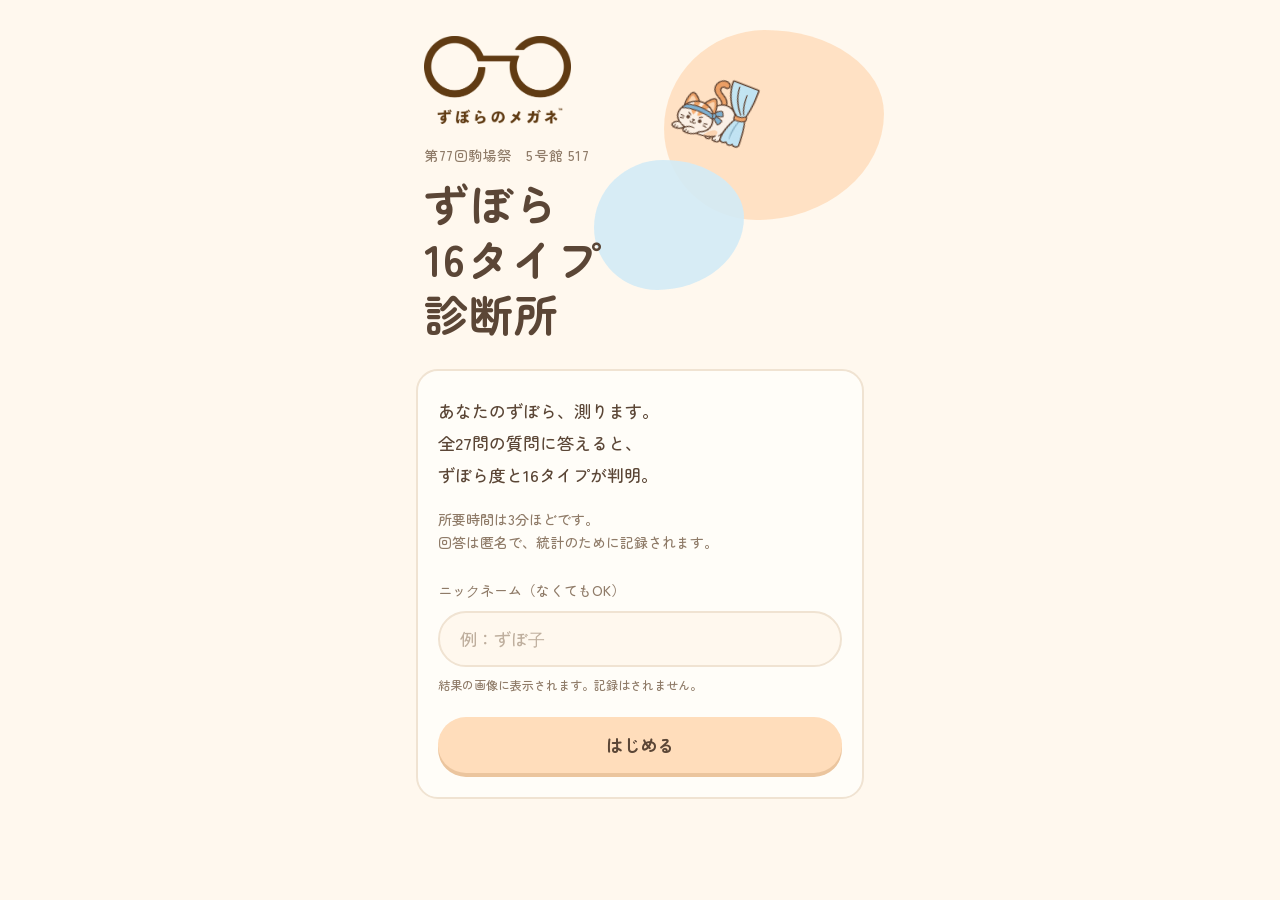
==== index.html @ d25f4899 "ニックネームの入力例を「ずぼ子」にする Co-Authored-By: Claude Sonnet 5.5 <noreply@anthropic.com> Claude-Session: https:" ====
<!doctype html>
<html lang="ja">
<head>
  <meta charset="utf-8">
  <meta name="viewport" content="width=device-width, initial-scale=1, viewport-fit=cover">
  <meta name="theme-color" content="#FFF8EE">
  <meta name="robots" content="noindex">
  <title>ずぼら16タイプ診断所</title>
  <link rel="preload" href="fonts/ZenMaru-500.woff2" as="font" type="font/woff2" crossorigin>
  <link rel="preload" href="fonts/ZenMaru-700.woff2" as="font" type="font/woff2" crossorigin>
  <link rel="stylesheet" href="css/style.css">
</head>
<body>
  <main class="wrap">

    <section id="start" class="screen" hidden>
      <div class="start-head">
        <div class="fall-layer" id="fall-layer" aria-hidden="true"></div>
        <img class="start-logo" id="start-logo" alt="ずぼらのメガネ" hidden>
        <p class="start-place">第77回駒場祭　5号館 517</p>
        <h1 class="start-title">ずぼら<br>16タイプ<br>診断所</h1>
      </div>
      <div class="sheet start-body">
        <p class="lead">あなたのずぼら、測ります。<br>全27問の質問に答えると、<br>ずぼら度と16タイプが判明。</p>
        <p class="note">所要時間は3分ほどです。<br>回答は匿名で、統計のために記録されます。</p>
        <label class="nick" for="nickname">
          <span class="nick-label">ニックネーム（なくてもOK）</span>
          <input id="nickname" class="nick-input" type="text" maxlength="10" autocomplete="off" autocapitalize="off" spellcheck="false" enterkeyhint="go" placeholder="例：ずぼ子">
          <span class="nick-note">結果の画像に表示されます。記録はされません。</span>
        </label>
        <p class="staff-flag" hidden>スタッフ入力モード（紙と同じ順番）</p>
        <button type="button" class="btn btn-main" id="btn-start">はじめる</button>
      </div>
    </section>

    <section id="quiz" class="screen" hidden>
      <header class="progress" aria-live="polite">
        <div class="progress-bar"><span class="progress-fill"></span></div>
        <p class="progress-text"><span id="progress-count">0</span> / 27</p>
      </header>
      <ol class="questions" id="questions"></ol>
      <div class="pager">
        <button type="button" class="btn btn-sub" id="btn-back">もどる</button>
        <button type="button" class="btn btn-main" id="btn-next">次へ</button>
      </div>
    </section>

    <section id="result" class="screen" hidden>
      <h2 class="visually-hidden">診断結果</h2>
      <div class="result-figure">
        <img id="result-img" alt="">
        <p class="result-wait" id="result-wait">集計しています</p>
      </div>
      <div class="result-actions">
        <button type="button" class="btn btn-main" id="btn-share">画像を保存・シェア</button>
        <p class="note">画像を長押ししても保存できます。</p>
        <p class="note small">※この偏差値は推定分布に基づく簡易的なものです。<br>本診断は学術的な心理検査ではなく、企画として楽しむものです。</p>
        <button type="button" class="btn btn-sub" id="btn-again">はじめからやり直す</button>
      </div>
    </section>

    <noscript><p class="sheet">このページを使うには JavaScript を有効にしてください。</p></noscript>
  </main>

  <template id="tpl-question">
    <li class="q">
      <p class="q-text"><span class="q-no"></span><span class="q-body"></span></p>
      <div class="scale" role="radiogroup">
        <!-- 左端「そう思う」=6 … 右端「そう思わない」=0 -->
      </div>
      <div class="scale-labels" aria-hidden="true"><span class="agree">そう思う</span><span class="disagree">そう思わない</span></div>
    </li>
  </template>

  <script type="module" src="js/app.js"></script>
</body>
</html>
---- css/style.css ----
@font-face {
  font-family: 'ZenMaru';
  src: url('../fonts/ZenMaru-500.woff2') format('woff2');
  font-weight: 400 600;
  font-display: swap;
}
@font-face {
  font-family: 'ZenMaru';
  src: url('../fonts/ZenMaru-700.woff2') format('woff2');
  font-weight: 700 900;
  font-display: swap;
}

:root {
  --bg: #FFF8EE;
  --paper: #FFFDF8;
  --line: #F0E3D2;
  --ink: #5B4636;
  --ink-soft: #8F7B68;
  --orange: #FFDDBB;
  --orange-deep: #EFA46A;
  --blue: #D3ECF7;
  --blue-deep: #7DB7D5;
  --mid: #CDBFAF;
  --radius: 22px;
  color-scheme: light;
}

* { box-sizing: border-box; }
html { -webkit-text-size-adjust: 100%; }
body {
  margin: 0;
  background: var(--bg);
  color: var(--ink);
  font-family: 'ZenMaru', 'Hiragino Maru Gothic ProN', 'Hiragino Sans', 'Noto Sans JP', sans-serif;
  font-weight: 500;
  line-height: 1.7;
  -webkit-tap-highlight-color: transparent;
}
[hidden] { display: none !important; }
.visually-hidden {
  position: absolute; width: 1px; height: 1px; overflow: hidden; clip: rect(0 0 0 0); white-space: nowrap;
}

.wrap {
  max-width: 480px;
  margin: 0 auto;
  padding: 0 16px calc(32px + env(safe-area-inset-bottom));
}

.sheet {
  background: var(--paper);
  border: 2px solid var(--line);
  border-radius: var(--radius);
  padding: 24px 20px;
}

.note { color: var(--ink-soft); font-size: 14px; margin: 12px 0 0; }
.note.small { font-size: 12px; line-height: 1.6; }
.note, .lead, .q-text { text-wrap: pretty; }

/* ボタン */
.btn {
  display: block;
  width: 100%;
  min-height: 56px;
  border: 0;
  border-radius: 999px;
  font: inherit;
  font-weight: 700;
  font-size: 17px;
  color: var(--ink);
  cursor: pointer;
  touch-action: manipulation;
  transition: transform .12s ease, background-color .2s;
}
.btn:active { transform: scale(.97); }
.btn-main { background: var(--orange); box-shadow: 0 4px 0 #EBC59E; }
.btn-main:active { box-shadow: 0 1px 0 #EBC59E; transform: translateY(3px); }
.btn-sub { background: transparent; border: 2px solid var(--line); color: var(--ink-soft); }
.btn:focus-visible { outline: 3px solid var(--blue-deep); outline-offset: 3px; }

/* スタート */
.start-head {
  position: relative;
  padding: 36px 8px 28px;
}
.start-head::before,
.start-head::after {
  content: '';
  position: absolute;
  z-index: -1;
  border-radius: 46% 54% 58% 42% / 52% 44% 56% 48%;
}
.start-head::before { width: 220px; height: 190px; background: var(--orange); top: 30px; right: -20px; opacity: .8; }
.start-head::after { width: 150px; height: 130px; background: var(--blue); top: 160px; right: 120px; opacity: .9; }
.start-logo {
  display: block;
  max-width: 60%;
  max-height: 88px;
  margin: 0 0 20px;
  object-fit: contain;
}
.start-place { margin: 0 0 8px; font-size: 14px; color: var(--ink-soft); letter-spacing: .04em; }
.start-title {
  margin: 0;
  font-size: 44px;
  line-height: 1.25;
  font-weight: 700;
  letter-spacing: .02em;
}
.start-body .lead { margin: 0; font-size: 17px; line-height: 1.9; }
.start-body .note { margin: 16px 0 24px; }
.nick { display: block; margin: 0 0 22px; }
.nick-label { display: block; margin-bottom: 8px; font-size: 14px; color: var(--ink-soft); }
.nick-input {
  display: block;
  width: 100%;
  min-height: 56px;
  padding: 0 20px;
  border: 2px solid var(--line);
  border-radius: 999px;
  background: var(--bg);
  color: var(--ink);
  font: inherit;
  font-size: 17px; /* 16px未満だと iPhone が入力時に拡大する */
}
.nick-input::placeholder { color: #BFAF9E; }
.nick-input:focus { outline: none; border-color: var(--blue-deep); background: var(--paper); }
.nick-note { display: block; margin-top: 8px; font-size: 12px; color: var(--ink-soft); }
.staff-flag {
  margin: -8px 0 20px;
  padding: 8px 14px;
  border-radius: 12px;
  background: var(--blue);
  font-size: 14px;
}

/* 落ちてくるイラスト。見出しの文字より下、背景の飾りより上に重ねる */
.fall-layer {
  /* 白いカードより上の、見出しのまわりだけを流れる（カードの後ろに隠れないように） */
  position: absolute;
  top: 0;
  bottom: 0;
  left: -16px;
  right: -16px;
  overflow: hidden;
  z-index: 0;
  pointer-events: none;
}
.fall-item {
  position: absolute;
  left: 0;
  top: 0;
  pointer-events: auto;
  touch-action: none;
  user-select: none;
  -webkit-user-select: none;
  -webkit-touch-callout: none;
  cursor: grab;
  will-change: transform;
}
.fall-item.is-held { cursor: grabbing; filter: drop-shadow(0 6px 8px rgba(91, 70, 54, .18)); }
.start-head { pointer-events: none; }
.start-logo, .start-place, .start-title { position: relative; z-index: 1; }
#start .sheet { position: relative; z-index: 1; }

/* 進捗 */
.progress {
  position: sticky;
  top: 0;
  z-index: 5;
  display: flex;
  align-items: center;
  gap: 12px;
  margin: 0 -16px 8px;
  padding: calc(12px + env(safe-area-inset-top)) 20px 12px;
  background: color-mix(in srgb, var(--bg) 92%, transparent);
  backdrop-filter: blur(6px);
  -webkit-backdrop-filter: blur(6px);
}
.progress-bar {
  flex: 1;
  height: 10px;
  border-radius: 999px;
  background: #F3E9DC;
  overflow: hidden;
}
.progress-fill {
  display: block;
  height: 100%;
  width: 0;
  border-radius: inherit;
  background: var(--blue-deep);
  transition: width .3s ease;
}
.progress-text { margin: 0; font-size: 14px; color: var(--ink-soft); font-variant-numeric: tabular-nums; min-width: 52px; text-align: right; }

/* 設問 */
.questions { list-style: none; margin: 0; padding: 0; }
.q {
  background: var(--paper);
  border: 2px solid var(--line);
  border-radius: var(--radius);
  padding: 22px 10px 14px;
  margin: 0 0 14px;
  transition: opacity .25s ease, border-color .25s ease;
  scroll-margin-top: 90px;
}
.q.is-dim { opacity: .45; }
.q.is-active { border-color: #E9CFAF; }
.q.is-missing { animation: nudge .4s ease 2; border-color: var(--orange-deep); }
@keyframes nudge {
  0%, 100% { transform: translateX(0); }
  30% { transform: translateX(-5px); }
  70% { transform: translateX(5px); }
}
.q-text { margin: 0 6px 18px; font-size: 17px; line-height: 1.75; }
.q-no { display: inline-block; min-width: 1.8em; color: var(--ink-soft); font-size: 14px; }

/* 7つのマスを同じ幅にして、丸は必ずマスの中央・マスより小さく収める */
.scale {
  display: grid;
  grid-template-columns: repeat(7, 1fr);
  align-items: center;
}
.dot {
  min-width: 0;
  height: 56px;
  padding: 0;
  border: 0;
  background: none;
  display: grid;
  place-items: center;
  cursor: pointer;
  touch-action: manipulation;
}
.dot::before {
  content: '';
  display: block;
  box-sizing: border-box;
  width: min(calc(var(--k) * 100%), calc(var(--k) * 50px));
  aspect-ratio: 1;
  border-radius: 50%;
  border: 3px solid var(--c);
  background: var(--paper);
  transition: background-color .15s ease, transform .15s ease;
}
.dot:active::before { transform: scale(.9); }
.dot[aria-checked='true']::before { background: var(--c); }
.dot:focus-visible { outline: none; }
.dot:focus-visible::before { box-shadow: 0 0 0 4px var(--blue); }

/* 両端が大きく中央が小さい（マスの幅に対する割合）。左＝賛成（橙）、右＝反対（水色） */
.dot[data-v='6'], .dot[data-v='0'] { --k: .88; }
.dot[data-v='5'], .dot[data-v='1'] { --k: .72; }
.dot[data-v='4'], .dot[data-v='2'] { --k: .57; }
.dot[data-v='3'] { --k: .42; --c: var(--mid); }
.dot[data-v='6'], .dot[data-v='5'], .dot[data-v='4'] { --c: var(--orange-deep); }
.dot[data-v='2'], .dot[data-v='1'], .dot[data-v='0'] { --c: var(--blue-deep); }

.scale-labels {
  display: flex;
  justify-content: space-between;
  padding: 2px 2px 0;
  font-size: 13px;
}
.scale-labels .agree { color: #D98A4E; }
.scale-labels .disagree { color: #5E9DBE; }

.pager {
  display: grid;
  grid-template-columns: 1fr 2fr;
  gap: 12px;
  margin-top: 24px;
}
.pager .btn-sub[hidden] + .btn-main { grid-column: 1 / -1; }

/* 結果 */
#result { padding-top: 20px; }
.result-figure {
  position: relative;
  aspect-ratio: 4 / 5;
  border-radius: 28px;
  overflow: hidden;
}
.result-figure img {
  display: block;
  width: 100%;
  height: 100%;
  -webkit-touch-callout: default;
}
.result-figure img:not([src]) { visibility: hidden; }
.result-wait {
  position: absolute;
  inset: 0;
  display: grid;
  place-items: center;
  margin: 0;
  color: var(--ink-soft);
}
.result-actions { margin-top: 20px; text-align: center; }
.result-actions .btn-sub { margin-top: 24px; }

@media (prefers-reduced-motion: reduce) {
  * { transition: none !important; animation: none !important; scroll-behavior: auto !important; }
}
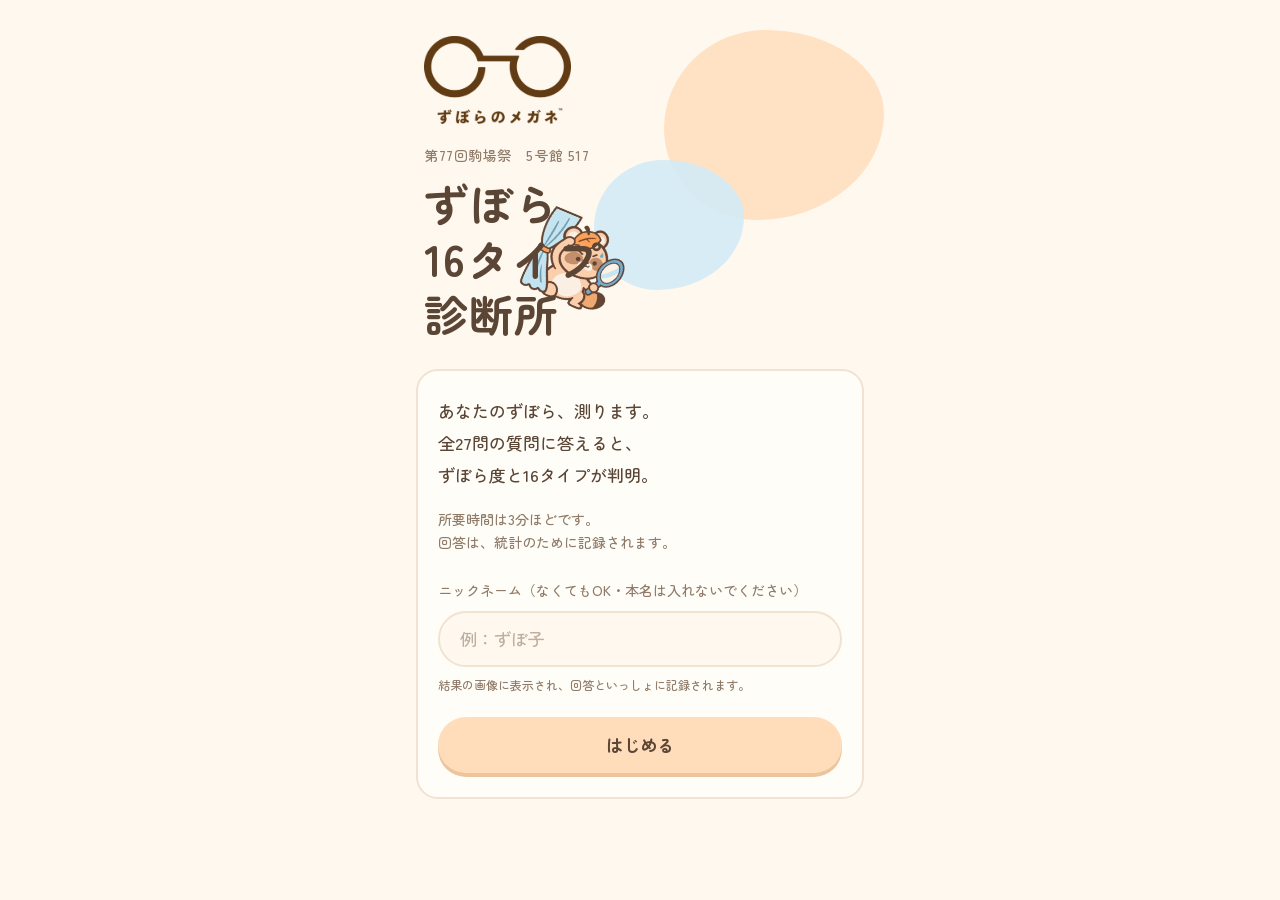
==== commit b175cf8c: "ニックネームを回答といっしょに記録し、回答一覧に表示する - 入力欄に「本名は入れないでください」、説明を「回答といっしょに記録されます」に変更 - 記録用スクリプトに nickname 列を追加（数" ====
--- a/index.html
+++ b/index.html
@@ -22,11 +22,11 @@
       </div>
       <div class="sheet start-body">
         <p class="lead">あなたのずぼら、測ります。<br>全27問の質問に答えると、<br>ずぼら度と16タイプが判明。</p>
-        <p class="note">所要時間は3分ほどです。<br>回答は匿名で、統計のために記録されます。</p>
+        <p class="note">所要時間は3分ほどです。<br>回答は、統計のために記録されます。</p>
         <label class="nick" for="nickname">
-          <span class="nick-label">ニックネーム（なくてもOK）</span>
+          <span class="nick-label">ニックネーム（なくてもOK・本名は入れないでください）</span>
           <input id="nickname" class="nick-input" type="text" maxlength="10" autocomplete="off" autocapitalize="off" spellcheck="false" enterkeyhint="go" placeholder="例：ずぼ子">
-          <span class="nick-note">結果の画像に表示されます。記録はされません。</span>
+          <span class="nick-note">結果の画像に表示され、回答といっしょに記録されます。</span>
         </label>
         <p class="staff-flag" hidden>スタッフ入力モード（紙と同じ順番）</p>
         <button type="button" class="btn btn-main" id="btn-start">はじめる</button>
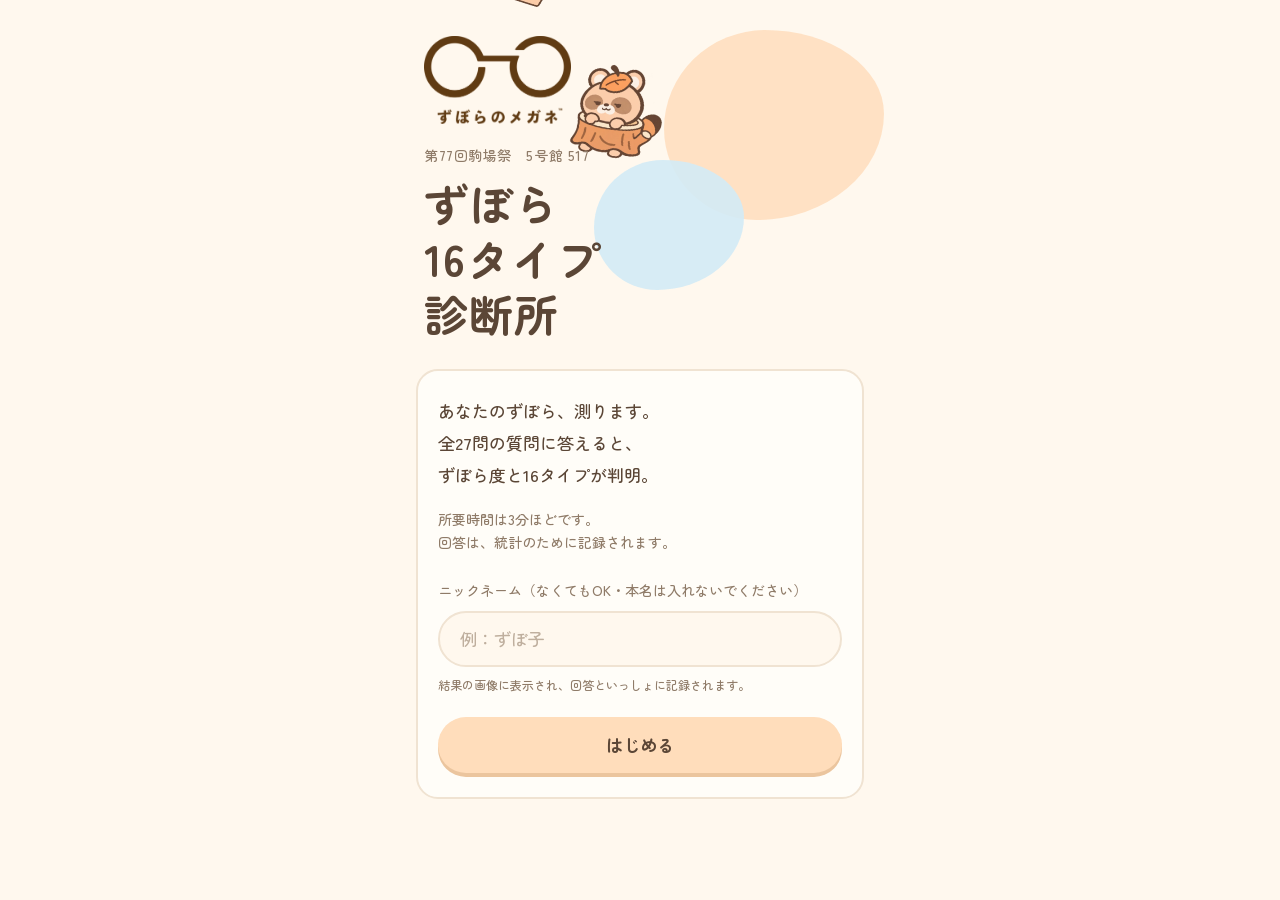
==== commit 8c9e1522: "結果画面に会場でのお願い（シール貼り・ずぼらエピソード共有）を追加 Co-Authored-By: Claude Opus 5.5 <noreply@anthropic.com> Claude-Ses" ====
--- a/index.html
+++ b/index.html
@@ -51,6 +51,10 @@
         <img id="result-img" alt="">
         <p class="result-wait" id="result-wait">集計しています</p>
       </div>
+      <div class="venue-ask">
+        <p>自分の該当するずぼらタイプのイラストの下に<b>シールを貼ってください</b>。</p>
+        <p>自分の<b>ずぼらエピソード</b>の共有もお願いします！</p>
+      </div>
       <div class="result-actions">
         <button type="button" class="btn btn-main" id="btn-share">画像を保存・シェア</button>
         <p class="note">画像を長押ししても保存できます。</p>
--- a/css/style.css
+++ b/css/style.css
@@ -299,6 +299,20 @@
   margin: 0;
   color: var(--ink-soft);
 }
+/* 会場でのお願い（シール集計とエピソード） */
+.venue-ask {
+  margin-top: 18px;
+  padding: 16px 18px;
+  border-radius: var(--radius);
+  background: var(--paper);
+  border: 2px dashed var(--orange-deep);
+  font-size: 16px;
+  line-height: 1.75;
+  text-wrap: pretty;
+}
+.venue-ask p { margin: 0; }
+.venue-ask p + p { margin-top: 8px; }
+.venue-ask b { color: #C9692A; }
 .result-actions { margin-top: 20px; text-align: center; }
 .result-actions .btn-sub { margin-top: 24px; }
 
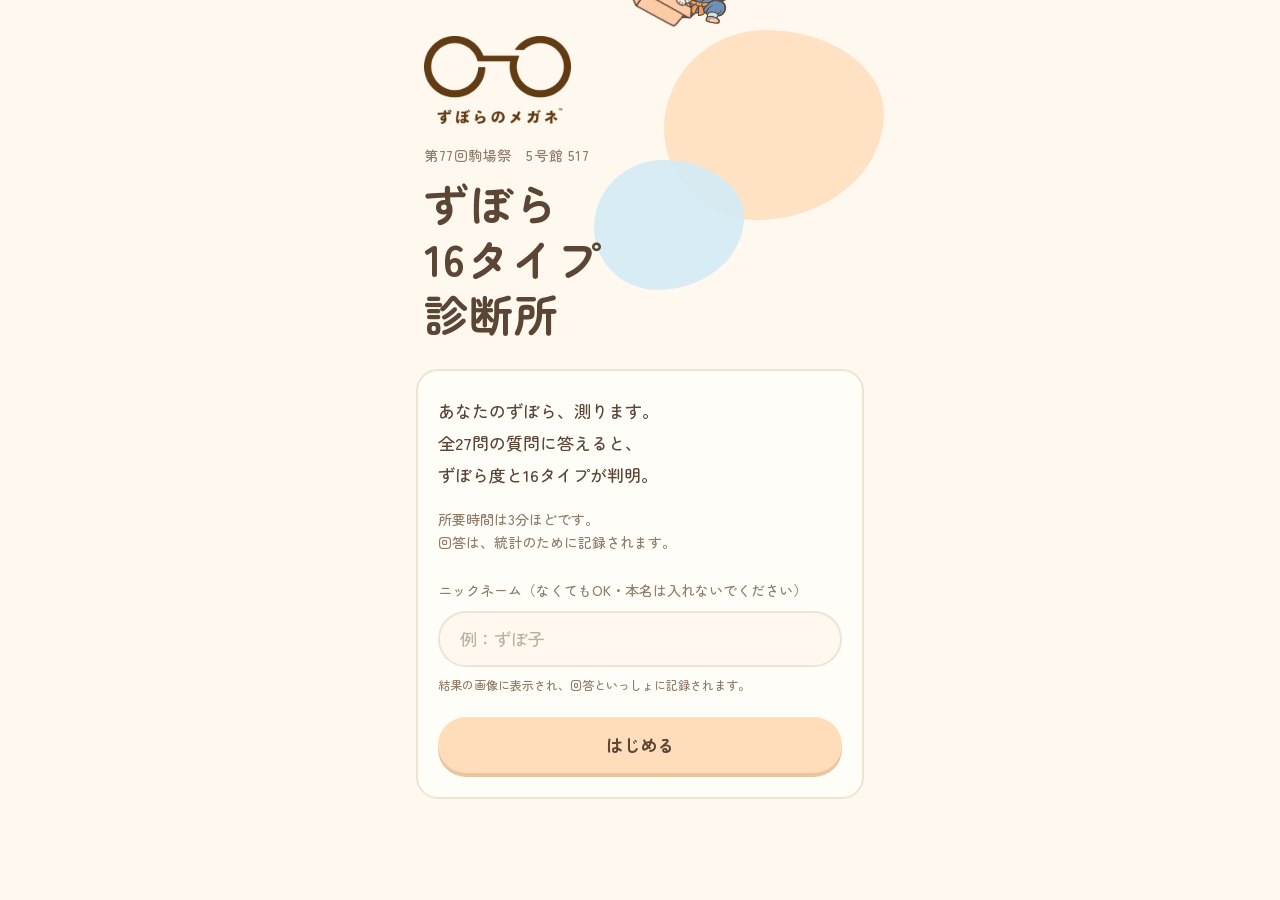
==== commit 60368072: "結果画面に駒場祭公式サイトの企画ページ（投票）へのリンクを追加 Co-Authored-By: Claude Opus 5.5 <noreply@anthropic.com> Claude-Sessi" ====
--- a/index.html
+++ b/index.html
@@ -55,6 +55,10 @@
         <p>自分の該当するずぼらタイプのイラストの下に<b>シールを貼ってください</b>。</p>
         <p>自分の<b>ずぼらエピソード</b>の共有もお願いします！</p>
       </div>
+      <div class="vote">
+        <p>楽しんでいただけたら、ぜひ<b>投票</b>お願いします！</p>
+        <a class="btn btn-vote" href="https://www.komabasai.net/77/project/428/" target="_blank" rel="noopener">駒場祭公式サイトで投票する</a>
+      </div>
       <div class="result-actions">
         <button type="button" class="btn btn-main" id="btn-share">画像を保存・シェア</button>
         <p class="note">画像を長押ししても保存できます。</p>
--- a/css/style.css
+++ b/css/style.css
@@ -313,6 +313,12 @@
 .venue-ask p { margin: 0; }
 .venue-ask p + p { margin-top: 8px; }
 .venue-ask b { color: #C9692A; }
+/* 駒場祭公式サイトの企画ページ（投票）へのリンク */
+.vote { margin-top: 14px; text-align: center; }
+.vote p { margin: 0 0 10px; font-size: 16px; }
+.vote b { color: #5E9DBE; }
+.btn-vote { display: flex; align-items: center; justify-content: center; text-decoration: none; background: var(--blue); box-shadow: 0 4px 0 #B5D8EA; }
+.btn-vote:active { box-shadow: 0 1px 0 #B5D8EA; transform: translateY(3px); }
 .result-actions { margin-top: 20px; text-align: center; }
 .result-actions .btn-sub { margin-top: 24px; }
 
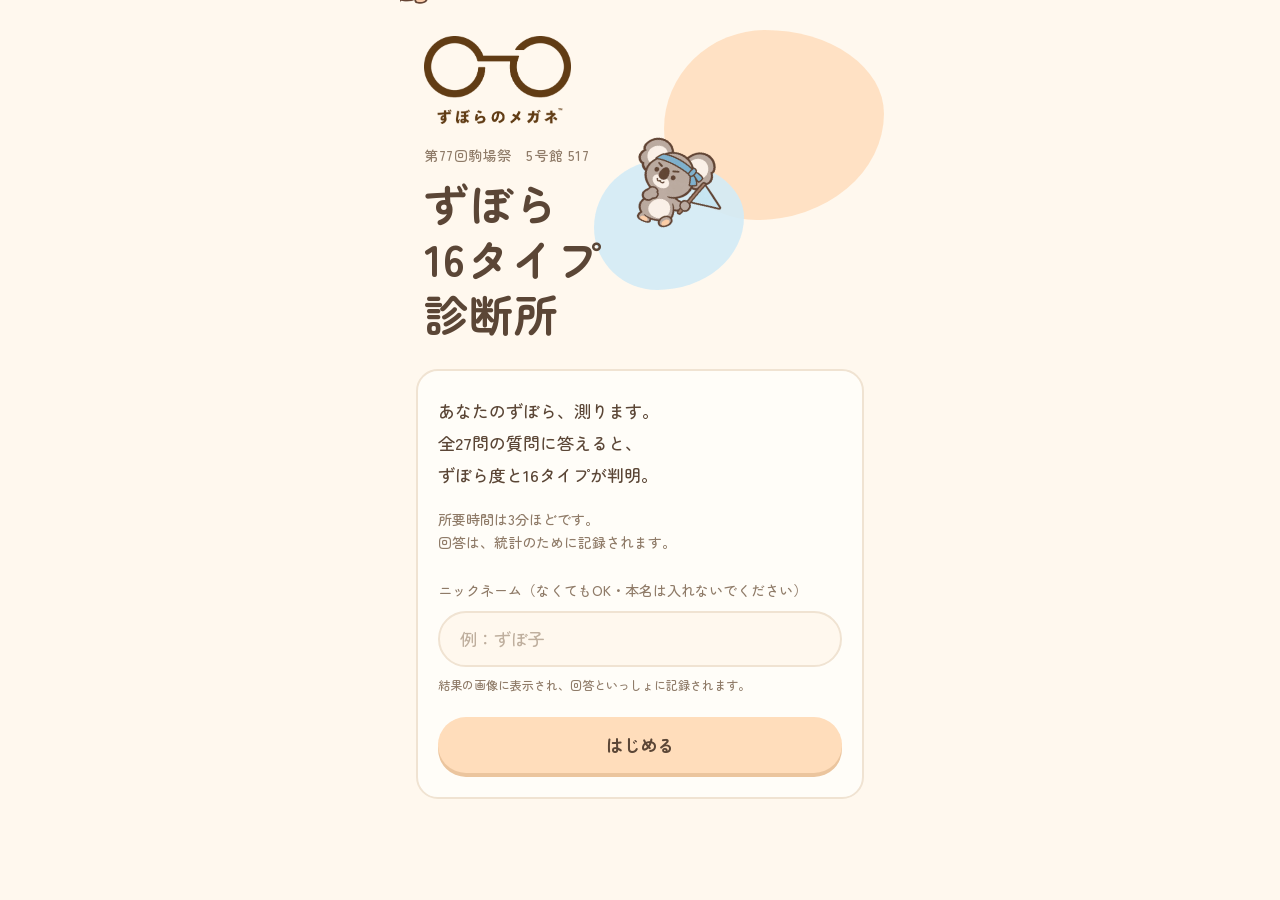
==== commit 2c1189cf: "読み込みを軽くし、通信が混んでいても起動しやすくする（2026.0.4） - JS の9ファイルを1ファイル（js/app.min.js, 28KB）にまとめ、iOS 12 以降向けに変換 - スター" ====
--- a/index.html
+++ b/index.html
@@ -6,14 +6,12 @@
   <meta name="theme-color" content="#FFF8EE">
   <meta name="robots" content="noindex">
   <title>ずぼら16タイプ診断所</title>
-  <link rel="preload" href="fonts/ZenMaru-500.woff2" as="font" type="font/woff2" crossorigin>
-  <link rel="preload" href="fonts/ZenMaru-700.woff2" as="font" type="font/woff2" crossorigin>
   <link rel="stylesheet" href="css/style.css">
 </head>
 <body>
   <main class="wrap">
 
-    <section id="start" class="screen" hidden>
+    <section id="start" class="screen">
       <div class="start-head">
         <div class="fall-layer" id="fall-layer" aria-hidden="true"></div>
         <img class="start-logo" id="start-logo" alt="ずぼらのメガネ" hidden>
@@ -29,7 +27,8 @@
           <span class="nick-note">結果の画像に表示され、回答といっしょに記録されます。</span>
         </label>
         <p class="staff-flag" hidden>スタッフ入力モード（紙と同じ順番）</p>
-        <button type="button" class="btn btn-main" id="btn-start">はじめる</button>
+        <button type="button" class="btn btn-main" id="btn-start" disabled>読み込み中…</button>
+        <p class="boot-help" id="boot-help" hidden>うまく始まらないときは、ページを再読み込みしてください。<br>それでもだめなら、Safari か Chrome で開き直してください。</p>
       </div>
     </section>
 
@@ -80,6 +79,11 @@
     </li>
   </template>
 
-  <script type="module" src="js/app.js"></script>
+  <script type="module" src="js/app.min.js?v=2026.0.4"></script>
+  <script nomodule>document.getElementById('boot-help').hidden = false;</script>
+  <script>
+    // 通信が混んでいて読み込みが終わらないときの案内（起動したら app が消す）
+    setTimeout(function () { if (!window.zuboraReady) document.getElementById('boot-help').hidden = false; }, 8000);
+  </script>
 </body>
 </html>
--- a/css/style.css
+++ b/css/style.css
@@ -78,6 +78,7 @@
 .btn-main { background: var(--orange); box-shadow: 0 4px 0 #EBC59E; }
 .btn-main:active { box-shadow: 0 1px 0 #EBC59E; transform: translateY(3px); }
 .btn-sub { background: transparent; border: 2px solid var(--line); color: var(--ink-soft); }
+.btn:disabled { opacity: .6; cursor: default; }
 .btn:focus-visible { outline: 3px solid var(--blue-deep); outline-offset: 3px; }
 
 /* スタート */
@@ -128,6 +129,7 @@
 .nick-input::placeholder { color: #BFAF9E; }
 .nick-input:focus { outline: none; border-color: var(--blue-deep); background: var(--paper); }
 .nick-note { display: block; margin-top: 8px; font-size: 12px; color: var(--ink-soft); }
+.boot-help { margin: 14px 0 0; font-size: 14px; color: #C9692A; text-wrap: pretty; }
 .staff-flag {
   margin: -8px 0 20px;
   padding: 8px 14px;
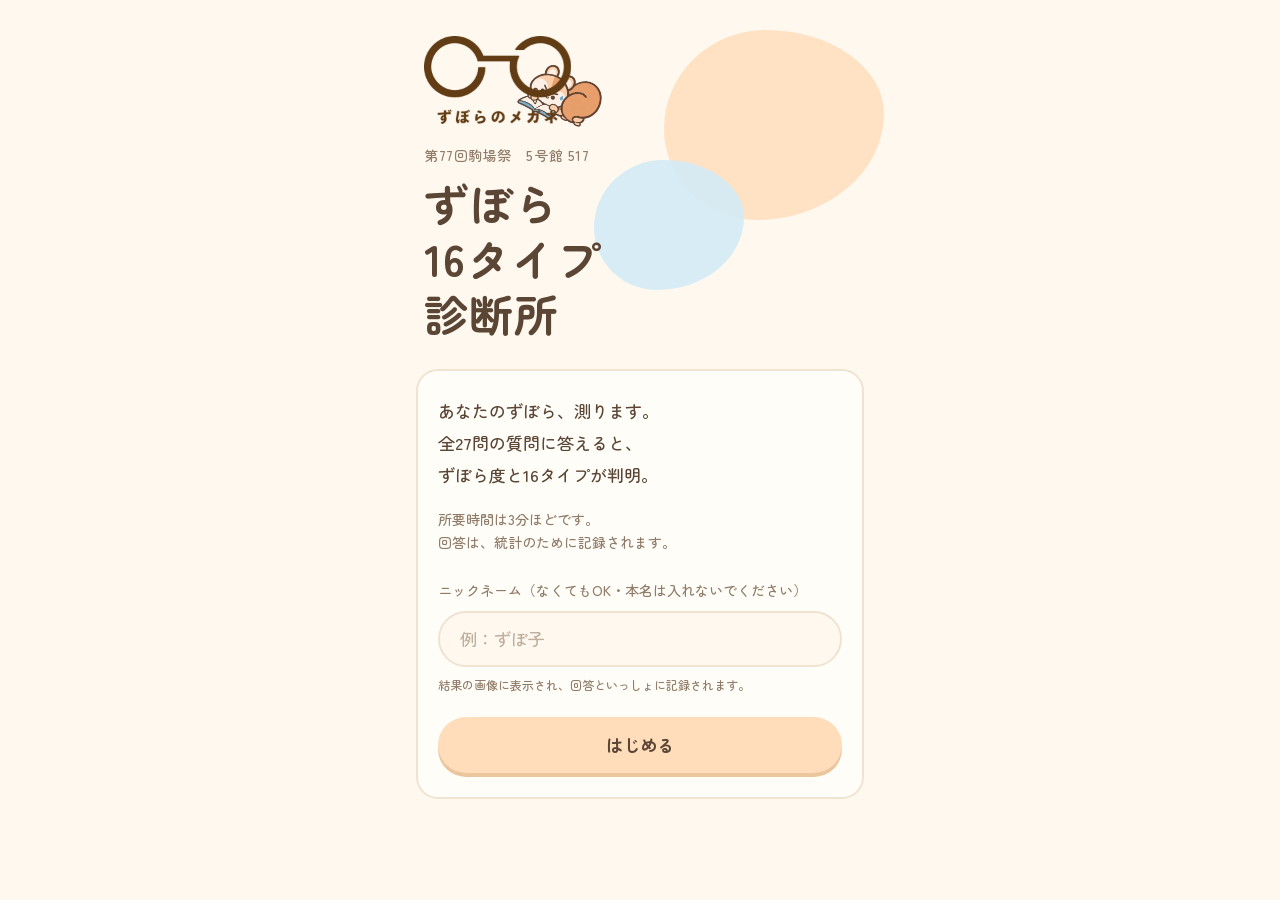
==== commit 8350bc18: "電波が悪くても開けるようにする（2026.0.5） - CSS と JS を HTML に埋め込み、HTML 1回（約16KB 圧縮）のダウンロードで診断できるようにする - サービスワーカーで、一度" ====
--- a/index.html
+++ b/index.html
@@ -1,4 +1,5 @@
 <!doctype html>
+<!-- tools/build.py が index.src.html から作ったファイル。直接編集しない（2026.0.5） -->
 <html lang="ja">
 <head>
   <meta charset="utf-8">
@@ -6,7 +7,336 @@
   <meta name="theme-color" content="#FFF8EE">
   <meta name="robots" content="noindex">
   <title>ずぼら16タイプ診断所</title>
-  <link rel="stylesheet" href="css/style.css">
+  <style>@font-face {
+  font-family: 'ZenMaru';
+  src: url('fonts/ZenMaru-500.woff2') format('woff2');
+  font-weight: 400 600;
+  font-display: swap;
+}
+@font-face {
+  font-family: 'ZenMaru';
+  src: url('fonts/ZenMaru-700.woff2') format('woff2');
+  font-weight: 700 900;
+  font-display: swap;
+}
+
+:root {
+  --bg: #FFF8EE;
+  --paper: #FFFDF8;
+  --line: #F0E3D2;
+  --ink: #5B4636;
+  --ink-soft: #8F7B68;
+  --orange: #FFDDBB;
+  --orange-deep: #EFA46A;
+  --blue: #D3ECF7;
+  --blue-deep: #7DB7D5;
+  --mid: #CDBFAF;
+  --radius: 22px;
+  color-scheme: light;
+}
+
+* { box-sizing: border-box; }
+html { -webkit-text-size-adjust: 100%; }
+body {
+  margin: 0;
+  background: var(--bg);
+  color: var(--ink);
+  font-family: 'ZenMaru', 'Hiragino Maru Gothic ProN', 'Hiragino Sans', 'Noto Sans JP', sans-serif;
+  font-weight: 500;
+  line-height: 1.7;
+  -webkit-tap-highlight-color: transparent;
+}
+[hidden] { display: none !important; }
+.visually-hidden {
+  position: absolute; width: 1px; height: 1px; overflow: hidden; clip: rect(0 0 0 0); white-space: nowrap;
+}
+
+.wrap {
+  max-width: 480px;
+  margin: 0 auto;
+  padding: 0 16px calc(32px + env(safe-area-inset-bottom));
+}
+
+.sheet {
+  background: var(--paper);
+  border: 2px solid var(--line);
+  border-radius: var(--radius);
+  padding: 24px 20px;
+}
+
+.note { color: var(--ink-soft); font-size: 14px; margin: 12px 0 0; }
+.note.small { font-size: 12px; line-height: 1.6; }
+.note, .lead, .q-text { text-wrap: pretty; }
+
+/* ボタン */
+.btn {
+  display: block;
+  width: 100%;
+  min-height: 56px;
+  border: 0;
+  border-radius: 999px;
+  font: inherit;
+  font-weight: 700;
+  font-size: 17px;
+  color: var(--ink);
+  cursor: pointer;
+  touch-action: manipulation;
+  transition: transform .12s ease, background-color .2s;
+}
+.btn:active { transform: scale(.97); }
+.btn-main { background: var(--orange); box-shadow: 0 4px 0 #EBC59E; }
+.btn-main:active { box-shadow: 0 1px 0 #EBC59E; transform: translateY(3px); }
+.btn-sub { background: transparent; border: 2px solid var(--line); color: var(--ink-soft); }
+.btn:disabled { opacity: .6; cursor: default; }
+.btn:focus-visible { outline: 3px solid var(--blue-deep); outline-offset: 3px; }
+
+/* スタート */
+.start-head {
+  position: relative;
+  padding: 36px 8px 28px;
+}
+.start-head::before,
+.start-head::after {
+  content: '';
+  position: absolute;
+  z-index: -1;
+  border-radius: 46% 54% 58% 42% / 52% 44% 56% 48%;
+}
+.start-head::before { width: 220px; height: 190px; background: var(--orange); top: 30px; right: -20px; opacity: .8; }
+.start-head::after { width: 150px; height: 130px; background: var(--blue); top: 160px; right: 120px; opacity: .9; }
+.start-logo {
+  display: block;
+  max-width: 60%;
+  max-height: 88px;
+  margin: 0 0 20px;
+  object-fit: contain;
+}
+.start-place { margin: 0 0 8px; font-size: 14px; color: var(--ink-soft); letter-spacing: .04em; }
+.start-title {
+  margin: 0;
+  font-size: 44px;
+  line-height: 1.25;
+  font-weight: 700;
+  letter-spacing: .02em;
+}
+.start-body .lead { margin: 0; font-size: 17px; line-height: 1.9; }
+.start-body .note { margin: 16px 0 24px; }
+.nick { display: block; margin: 0 0 22px; }
+.nick-label { display: block; margin-bottom: 8px; font-size: 14px; color: var(--ink-soft); }
+.nick-input {
+  display: block;
+  width: 100%;
+  min-height: 56px;
+  padding: 0 20px;
+  border: 2px solid var(--line);
+  border-radius: 999px;
+  background: var(--bg);
+  color: var(--ink);
+  font: inherit;
+  font-size: 17px; /* 16px未満だと iPhone が入力時に拡大する */
+}
+.nick-input::placeholder { color: #BFAF9E; }
+.nick-input:focus { outline: none; border-color: var(--blue-deep); background: var(--paper); }
+.nick-note { display: block; margin-top: 8px; font-size: 12px; color: var(--ink-soft); }
+.boot-help { margin: 14px 0 0; font-size: 14px; color: #C9692A; text-wrap: pretty; }
+.staff-flag {
+  margin: -8px 0 20px;
+  padding: 8px 14px;
+  border-radius: 12px;
+  background: var(--blue);
+  font-size: 14px;
+}
+
+/* 落ちてくるイラスト。見出しの文字より下、背景の飾りより上に重ねる */
+.fall-layer {
+  /* 白いカードより上の、見出しのまわりだけを流れる（カードの後ろに隠れないように） */
+  position: absolute;
+  top: 0;
+  bottom: 0;
+  left: -16px;
+  right: -16px;
+  overflow: hidden;
+  z-index: 0;
+  pointer-events: none;
+}
+.fall-item {
+  position: absolute;
+  left: 0;
+  top: 0;
+  pointer-events: auto;
+  touch-action: none;
+  user-select: none;
+  -webkit-user-select: none;
+  -webkit-touch-callout: none;
+  cursor: grab;
+  will-change: transform;
+}
+.fall-item.is-held { cursor: grabbing; filter: drop-shadow(0 6px 8px rgba(91, 70, 54, .18)); }
+.start-head { pointer-events: none; }
+.start-logo, .start-place, .start-title { position: relative; z-index: 1; }
+#start .sheet { position: relative; z-index: 1; }
+
+/* 進捗 */
+.progress {
+  position: sticky;
+  top: 0;
+  z-index: 5;
+  display: flex;
+  align-items: center;
+  gap: 12px;
+  margin: 0 -16px 8px;
+  padding: calc(12px + env(safe-area-inset-top)) 20px 12px;
+  background: color-mix(in srgb, var(--bg) 92%, transparent);
+  backdrop-filter: blur(6px);
+  -webkit-backdrop-filter: blur(6px);
+}
+.progress-bar {
+  flex: 1;
+  height: 10px;
+  border-radius: 999px;
+  background: #F3E9DC;
+  overflow: hidden;
+}
+.progress-fill {
+  display: block;
+  height: 100%;
+  width: 0;
+  border-radius: inherit;
+  background: var(--blue-deep);
+  transition: width .3s ease;
+}
+.progress-text { margin: 0; font-size: 14px; color: var(--ink-soft); font-variant-numeric: tabular-nums; min-width: 52px; text-align: right; }
+
+/* 設問 */
+.questions { list-style: none; margin: 0; padding: 0; }
+.q {
+  background: var(--paper);
+  border: 2px solid var(--line);
+  border-radius: var(--radius);
+  padding: 22px 10px 14px;
+  margin: 0 0 14px;
+  transition: opacity .25s ease, border-color .25s ease;
+  scroll-margin-top: 90px;
+}
+.q.is-dim { opacity: .45; }
+.q.is-active { border-color: #E9CFAF; }
+.q.is-missing { animation: nudge .4s ease 2; border-color: var(--orange-deep); }
+@keyframes nudge {
+  0%, 100% { transform: translateX(0); }
+  30% { transform: translateX(-5px); }
+  70% { transform: translateX(5px); }
+}
+.q-text { margin: 0 6px 18px; font-size: 17px; line-height: 1.75; }
+.q-no { display: inline-block; min-width: 1.8em; color: var(--ink-soft); font-size: 14px; }
+
+/* 7つのマスを同じ幅にして、丸は必ずマスの中央・マスより小さく収める */
+.scale {
+  display: grid;
+  grid-template-columns: repeat(7, 1fr);
+  align-items: center;
+}
+.dot {
+  min-width: 0;
+  height: 56px;
+  padding: 0;
+  border: 0;
+  background: none;
+  display: grid;
+  place-items: center;
+  cursor: pointer;
+  touch-action: manipulation;
+}
+.dot::before {
+  content: '';
+  display: block;
+  box-sizing: border-box;
+  width: min(calc(var(--k) * 100%), calc(var(--k) * 50px));
+  aspect-ratio: 1;
+  border-radius: 50%;
+  border: 3px solid var(--c);
+  background: var(--paper);
+  transition: background-color .15s ease, transform .15s ease;
+}
+.dot:active::before { transform: scale(.9); }
+.dot[aria-checked='true']::before { background: var(--c); }
+.dot:focus-visible { outline: none; }
+.dot:focus-visible::before { box-shadow: 0 0 0 4px var(--blue); }
+
+/* 両端が大きく中央が小さい（マスの幅に対する割合）。左＝賛成（橙）、右＝反対（水色） */
+.dot[data-v='6'], .dot[data-v='0'] { --k: .88; }
+.dot[data-v='5'], .dot[data-v='1'] { --k: .72; }
+.dot[data-v='4'], .dot[data-v='2'] { --k: .57; }
+.dot[data-v='3'] { --k: .42; --c: var(--mid); }
+.dot[data-v='6'], .dot[data-v='5'], .dot[data-v='4'] { --c: var(--orange-deep); }
+.dot[data-v='2'], .dot[data-v='1'], .dot[data-v='0'] { --c: var(--blue-deep); }
+
+.scale-labels {
+  display: flex;
+  justify-content: space-between;
+  padding: 2px 2px 0;
+  font-size: 13px;
+}
+.scale-labels .agree { color: #D98A4E; }
+.scale-labels .disagree { color: #5E9DBE; }
+
+.pager {
+  display: grid;
+  grid-template-columns: 1fr 2fr;
+  gap: 12px;
+  margin-top: 24px;
+}
+.pager .btn-sub[hidden] + .btn-main { grid-column: 1 / -1; }
+
+/* 結果 */
+#result { padding-top: 20px; }
+.result-figure {
+  position: relative;
+  aspect-ratio: 4 / 5;
+  border-radius: 28px;
+  overflow: hidden;
+}
+.result-figure img {
+  display: block;
+  width: 100%;
+  height: 100%;
+  -webkit-touch-callout: default;
+}
+.result-figure img:not([src]) { visibility: hidden; }
+.result-wait {
+  position: absolute;
+  inset: 0;
+  display: grid;
+  place-items: center;
+  margin: 0;
+  color: var(--ink-soft);
+}
+/* 会場でのお願い（シール集計とエピソード） */
+.venue-ask {
+  margin-top: 18px;
+  padding: 16px 18px;
+  border-radius: var(--radius);
+  background: var(--paper);
+  border: 2px dashed var(--orange-deep);
+  font-size: 16px;
+  line-height: 1.75;
+  text-wrap: pretty;
+}
+.venue-ask p { margin: 0; }
+.venue-ask p + p { margin-top: 8px; }
+.venue-ask b { color: #C9692A; }
+/* 駒場祭公式サイトの企画ページ（投票）へのリンク */
+.vote { margin-top: 14px; text-align: center; }
+.vote p { margin: 0 0 10px; font-size: 16px; }
+.vote b { color: #5E9DBE; }
+.btn-vote { display: flex; align-items: center; justify-content: center; text-decoration: none; background: var(--blue); box-shadow: 0 4px 0 #B5D8EA; }
+.btn-vote:active { box-shadow: 0 1px 0 #B5D8EA; transform: translateY(3px); }
+.result-actions { margin-top: 20px; text-align: center; }
+.result-actions .btn-sub { margin-top: 24px; }
+
+@media (prefers-reduced-motion: reduce) {
+  * { transition: none !important; animation: none !important; scroll-behavior: auto !important; }
+}
+</style>
 </head>
 <body>
   <main class="wrap">
@@ -79,11 +409,27 @@
     </li>
   </template>
 
-  <script type="module" src="js/app.min.js?v=2026.0.4"></script>
+  <script type="module">var O=[{id:"A1-1",axis:"A1",reverse:!1,text:"\u4EBA\u524D\u3067\u306F\u3061\u3083\u3093\u3068\u3057\u3066\u3044\u308B\u4EBA\u3060\u3068\u601D\u308F\u308C\u3066\u3044\u308B\u81EA\u4FE1\u304C\u3042\u308B"},{id:"A1-2",axis:"A1",reverse:!1,text:"\u554F\u984C\u304C\u751F\u3058\u305F\u3068\u304D\u3001\u4EBA\u306B\u76F8\u8AC7\u305B\u305A\u4E00\u4EBA\u3067\u62B1\u3048\u8FBC\u3080\u307B\u3046\u3060"},{id:"A1-3",axis:"A1",reverse:!0,text:"\u81EA\u5206\u306E\u5931\u6557\u8AC7\u3092\u8A71\u3059\u3053\u3068\u306B\u62B5\u6297\u306F\u306A\u3044"},{id:"A2-1",axis:"A2",reverse:!1,text:"\u81EA\u5206\u306E\u8208\u5473\u5206\u91CE\u306B\u306F\u52AA\u529B\u3092\u60DC\u3057\u307E\u306A\u3044"},{id:"A2-2",axis:"A2",reverse:!1,text:"\u597D\u304D\u306A\u4EBA\u306B\u4F1A\u3046\u305F\u3081\u306A\u3089\u3001\u3069\u3093\u306A\u306B\u9762\u5012\u306A\u3053\u3068\u3067\u3082\u9811\u5F35\u308C\u308B"},{id:"A2-3",axis:"A2",reverse:!0,text:"\u8208\u5473\u306E\u306A\u3044\u3053\u3068\u306B\u3082\u71B1\u610F\u3092\u6301\u3063\u3066\u53D6\u308A\u7D44\u3080"},{id:"A3-1",axis:"A3",reverse:!1,text:"\u4F55\u304B\u306E\u7BC0\u76EE\u3054\u3068\u306B\u3001\u81EA\u5206\u306E\u751F\u6D3B\u306B\u3064\u3044\u3066\u306E\u76EE\u6A19\u3092\u7ACB\u3066\u304C\u3061\u3060"},{id:"A3-2",axis:"A3",reverse:!1,text:"\u81EA\u5206\u306F\u4ED6\u4EBA\u306E\u6307\u6458\u3092\u7D20\u76F4\u306B\u53D7\u3051\u5165\u308C\u3089\u308C\u308B\u30BF\u30A4\u30D7\u3060\u3068\u601D\u3046"},{id:"A3-3",axis:"A3",reverse:!0,text:"\u300C\u305A\u307C\u3089\u300D\u306F\u81EA\u5206\u306E\u6301\u3061\u5473\u3067\u3042\u3063\u3066\u3001\u5F31\u307F\u3067\u306F\u306A\u3044"},{id:"A4-1",axis:"A4",reverse:!0,text:"\u4F55\u304B\u3092\u59CB\u3081\u3088\u3046\u3068\u3059\u308B\u524D\u306B\u3001\u3068\u308A\u3042\u3048\u305A\u3060\u3089\u3051\u308B\u3053\u3068\u304C\u591A\u3044"},{id:"A4-2",axis:"A4",reverse:!1,text:"\u3084\u3089\u306A\u3044\u3068\u3044\u3051\u306A\u3044\u3053\u3068\u306F\u3001\u59CB\u3081\u306A\u3044\u3068\u3044\u3046\u3088\u308A\u59CB\u3081\u3066\u3082\u96C6\u4E2D\u3067\u304D\u306A\u3044\u30BF\u30A4\u30D7\u3060"},{id:"A4-3",axis:"A4",reverse:!0,text:"\u6C17\u3065\u3044\u305F\u3089\u4F55\u3082\u624B\u3092\u4ED8\u3051\u306A\u3044\u307E\u307E\u6DF1\u591C\u306B\u306A\u3063\u3066\u3044\u308B\u3053\u3068\u304C\u3088\u304F\u3042\u308B"},{id:"Z-1",axis:"Z",reverse:!0,text:"\u8AB2\u984C\u3084\u4ED5\u4E8B\u306F\u3001\u7DE0\u3081\u5207\u308A\u3088\u308A\u524D\u306B\u4F59\u88D5\u3092\u3082\u3063\u3066\u7D42\u308F\u3089\u305B\u3066\u3044\u308B"},{id:"Z-2",axis:"Z",reverse:!1,text:"\u98DF\u6750\u306E\u8CDE\u5473\u671F\u9650\u30FB\u6D88\u8CBB\u671F\u9650\u3092\u904E\u304E\u3066\u3057\u307E\u3046\u3053\u3068\u304C\u3088\u304F\u3042\u308B"},{id:"Z-3",axis:"Z",reverse:!0,text:"\u6D17\u6FEF\u7269\u306F\u4E7E\u3044\u305F\u3089\u3059\u3050\u306B\u7573\u3093\u3067\u3057\u307E\u3063\u3066\u3044\u308B"},{id:"Z-4",axis:"Z",reverse:!1,text:"\u76EE\u899A\u307E\u3057\u6642\u8A08\u3092\u4F55\u91CD\u306B\u3082\u304B\u3051\u3066\u3044\u308B"},{id:"Z-5",axis:"Z",reverse:!1,text:"\u300C\u3053\u306E\u6642\u9593\u306B\u306A\u3063\u305F\u3089\u59CB\u3081\u3088\u3046\u300D\u3067\u59CB\u3081\u3089\u308C\u306A\u3044\u3053\u3068\u304C\u591A\u3044"},{id:"Z-6",axis:"Z",reverse:!1,text:"\u6BCE\u65E5\u540C\u3058\u6642\u9593\u306B\u540C\u3058\u3053\u3068\u3092\u3059\u308B\u306E\u306F\u82E6\u624B\u3060"},{id:"Z-7",axis:"Z",reverse:!1,text:"\u6C17\u3065\u3044\u305F\u3089\u30B4\u30DF\u304C\u90E8\u5C4B\u4E2D\u306B\u305F\u307E\u3063\u3066\u3044\u308B"},{id:"Z-8",axis:"Z",reverse:!0,text:"\u304A\u98A8\u5442\u306E\u3042\u3068\u306F\u3001\u9AEA\u3092\u304D\u3061\u3093\u3068\u4E7E\u304B\u3057\u3066\u304B\u3089\u5BDD\u308B"},{id:"Z-9",axis:"Z",reverse:!1,text:"\u76F8\u624B\u65B9\u306B\u8A00\u308F\u308C\u308B\u307E\u3067\u4E88\u5B9A\u3092\u5FD8\u308C\u3066\u3044\u308B\u3053\u3068\u304C\u591A\u3044"},{id:"Z-10",axis:"Z",reverse:!1,text:"\u4F7F\u3063\u3066\u3044\u306A\u3044\u30B5\u30FC\u30D3\u30B9\u306E\u5B9A\u671F\u8CFC\u5165\u89E3\u9664\u3092\u5FD8\u308C\u304C\u3061\u3060"},{id:"Z-11",axis:"Z",reverse:!0,text:"\u4F11\u307F\u306E\u65E5\u3067\u3082\u3001\u5E73\u65E5\u3068\u540C\u3058\u304F\u3089\u3044\u306E\u6642\u9593\u306B\u8D77\u304D\u3066\u3044\u308B"},{id:"Z-12",axis:"Z",reverse:!0,text:"\u6574\u7406\u6574\u9813\u306F\u5F97\u610F\u306A\u307B\u3046\u3060"},{id:"Z-13",axis:"Z",reverse:!0,text:"\u5C4A\u3044\u305F\u30E1\u30FC\u30EB\u3084\u30E1\u30C3\u30BB\u30FC\u30B8\u306F\u306A\u308B\u3079\u304F\u65E9\u304F\u8FD4\u3059"},{id:"Z-14",axis:"Z",reverse:!0,text:"\u5927\u4E8B\u306A\u3082\u306E\u306F\u306A\u304F\u3055\u306A\u3044\u81EA\u4FE1\u304C\u3042\u308B"},{id:"Z-15",axis:"Z",reverse:!1,text:"\u81EA\u5206\u306F\u305A\u307C\u3089\u3060\u3068\u601D\u3046"}],G="Z-15",ce=["Z-3","A2-1","Z-9","A4-2","Z-12","A1-3","Z-5","A3-1","Z-14","A1-1","Z-7","A4-3","Z-2","A2-3","Z-11","A3-3","Z-6","A4-1","Z-13","A2-2","Z-1","A1-2","Z-10","A3-2","Z-8","Z-4","Z-15"],N=9;var R={risu:{label:"\u30EA\u30B9",stray:!1,focus:!0},koala:{label:"\u30B3\u30A2\u30E9",stray:!1,focus:!1},tanuki:{label:"\u305F\u306C\u304D",stray:!0,focus:!0},neko:{label:"\u306D\u3053",stray:!0,focus:!1}},de=[{id:"01",animal:"risu",hide:!0,improve:!0,name:"\u9670\u3067\u9811\u5F35\u308B\u30EA\u30B9",desc:"\u597D\u304D\u306A\u3053\u3068\u306E\u305F\u3081\u306A\u3089\u8AB0\u3088\u308A\u3082\u52D5\u3051\u308B\u306E\u306B\u3001\u305D\u308C\u4EE5\u5916\u306F\u3074\u305F\u308A\u3068\u6B62\u307E\u3063\u3066\u3057\u307E\u3046\u3002\u3057\u304B\u3082\u9811\u5F35\u3063\u3066\u3044\u308B\u59FF\u306F\u3042\u307E\u308A\u898B\u305B\u305F\u304F\u306A\u3044\u30BF\u30A4\u30D7\u3002\u300C\u6C17\u3065\u3044\u305F\u3089\u76F4\u3063\u3066\u305F\u300D\u3092\u5BC6\u304B\u306B\u76EE\u6307\u3057\u3066\u3044\u308B\u3002"},{id:"02",animal:"risu",hide:!0,improve:!1,name:"\u5B8C\u5168\u9632\u5FA1\u578B\u30EA\u30B9",desc:"\u597D\u304D\u306A\u3053\u3068\u4EE5\u5916\u306F\u5FB9\u5E95\u7684\u306B\u52D5\u304B\u306A\u3044\u3057\u3001\u305D\u308C\u3092\u76F4\u305D\u3046\u3068\u3082\u601D\u3063\u3066\u3044\u306A\u3044\u3002\u3067\u3082\u4EBA\u524D\u3067\u306F\u30DC\u30ED\u3092\u51FA\u3055\u306A\u3044\u3002\u5B88\u308A\u306E\u59FF\u52E2\u304C\u5B8C\u74A7\u3059\u304E\u3066\u3001\u9006\u306B\u4F55\u3092\u8003\u3048\u3066\u3044\u308B\u304B\u8AAD\u3081\u306A\u3044\u3002"},{id:"03",animal:"risu",hide:!1,improve:!0,name:"\u767A\u4FE1\u7CFB\u30EA\u30B9",desc:"\u8208\u5473\u306E\u3042\u308B\u3053\u3068\u306B\u306F\u5168\u529B\u3001\u305D\u308C\u4EE5\u5916\u306F\u5802\u3005\u3068\u5F8C\u56DE\u3057\u3002\u3057\u304B\u3082\u300C\u3053\u308C\u304B\u3089\u76F4\u3057\u307E\u3059\u300D\u3068\u5468\u308A\u306B\u5BA3\u8A00\u3059\u308B\u30BF\u30A4\u30D7\u3002\u6709\u8A00\u5B9F\u884C\u3067\u304D\u308B\u304B\u306F\u3001\u307E\u305F\u5225\u306E\u8A71\u3002"},{id:"04",animal:"risu",hide:!1,improve:!1,name:"\u76F4\u9032\u578B\u30EA\u30B9",desc:"\u597D\u304D\u306A\u3053\u3068\u4EE5\u5916\u306F\u52D5\u304B\u306A\u3044\u81EA\u5206\u3092\u3001\u96A0\u3057\u3082\u3057\u306A\u3051\u308C\u3070\u6C17\u306B\u3082\u3057\u3066\u3044\u306A\u3044\u3002\u300C\u3053\u308C\u304C\u81EA\u5206\u306E\u30DA\u30FC\u30B9\u300D\u3092\u5730\u3067\u884C\u304F\u3002\u5468\u308A\u306B\u4F55\u3068\u8A00\u308F\u308C\u3066\u3082\u3001\u6728\u306E\u5B9F\u3092\u96C6\u3081\u308B\u624B\u306F\u6B62\u3081\u306A\u3044\u3002"},{id:"05",animal:"koala",hide:!0,improve:!0,name:"\u30B3\u30BD\u7DF4\u30B3\u30A2\u30E9",desc:"\u5168\u4F53\u7684\u306B\u4F4E\u71C3\u8CBB\u30E2\u30FC\u30C9\u3060\u304C\u3001\u5B9F\u306F\u300C\u305D\u308D\u305D\u308D\u76F4\u3055\u306A\u304D\u3083\u300D\u3068\u4E00\u4EBA\u3067\u601D\u3063\u3066\u3044\u308B\u3002\u7701\u30A8\u30CD\u306A\u308A\u306B\u53CD\u7701\u306F\u3057\u3066\u3044\u308B\u3001\u3068\u3044\u3046\u306E\u304C\u30DD\u30A4\u30F3\u30C8\u3002\u4EBA\u306B\u306F\u898B\u305B\u306A\u3044\u30B3\u30BD\u7DF4\u3092\u3001\u4ECA\u65E5\u3082\u3069\u3053\u304B\u3067\u3084\u3063\u3066\u3044\u308B\u304B\u3082\u3057\u308C\u306A\u3044\u3002"},{id:"06",animal:"koala",hide:!0,improve:!1,name:"\u5FCD\u8005\u30BF\u30A4\u30D7\u30B3\u30A2\u30E9",desc:"\u4F55\u3092\u3059\u308B\u306B\u3082\u52D5\u304B\u306A\u3044\u30BF\u30A4\u30D7\u3060\u304C\u3001\u305D\u308C\u3092\u8868\u306B\u306F\u51FA\u3055\u306A\u3044\u3002\u3080\u3057\u308D\u4F55\u3092\u3057\u3066\u3044\u308B\u306E\u304B\u5468\u308A\u306B\u306F\u5168\u304F\u5206\u304B\u3089\u306A\u3044\u3002\u6C17\u914D\u3092\u6D88\u3059\u306E\u304C\u5F97\u610F\u3059\u304E\u3066\u3001\u672C\u4EBA\u3059\u3089\u6C17\u3065\u304B\u308C\u3066\u3044\u308B\u3053\u3068\u306B\u6C17\u3065\u3044\u3066\u3044\u306A\u3044\u3002"},{id:"07",animal:"koala",hide:!1,improve:!0,name:"\u524D\u5411\u304D\u30B3\u30A2\u30E9",desc:"\u57FA\u672C\u306F\u7701\u30A8\u30CD\u904B\u8EE2\u3060\u304C\u3001\u300C\u76F4\u3057\u305F\u3044\u300D\u3068\u3044\u3046\u6C17\u6301\u3061\u3060\u3051\u306F\u96A0\u3055\u305A\u516C\u8A00\u3057\u3066\u3044\u308B\u3002\u52D5\u304B\u306A\u3044\u306A\u308A\u306B\u524D\u3092\u5411\u3044\u3066\u3044\u308B\u306E\u304C\u6551\u3044\u3002\u76EE\u6A19\u3092\u7ACB\u3066\u308B\u3068\u3053\u308D\u307E\u3067\u306F\u3001\u8AB0\u3088\u308A\u3082\u65E9\u3044\u3002"},{id:"08",animal:"koala",hide:!1,improve:!1,name:"\u30CE\u30FC\u30AC\u30FC\u30C9\u30B3\u30A2\u30E9",desc:"\u5168\u65B9\u4F4D\u3067\u52D5\u304B\u306A\u3044\u3053\u3068\u3092\u3001\u96A0\u3057\u3082\u3057\u306A\u3051\u308C\u3070\u6C17\u306B\u3082\u3057\u3066\u3044\u306A\u3044\u3002\u5802\u3005\u3068\u3057\u305F\u7701\u30A8\u30CD\u30E9\u30A4\u30D5\u3092\u9001\u3063\u3066\u3044\u308B\u3002\u30B3\u30A2\u30E9\u304C\u4E00\u65E520\u6642\u9593\u7720\u308B\u3088\u3046\u306B\u3001\u4F11\u3080\u3053\u3068\u306B\u5168\u304F\u7F6A\u60AA\u611F\u304C\u306A\u3044\u3002"},{id:"09",animal:"tanuki",hide:!0,improve:!0,name:"\u81EA\u4E3B\u30C8\u30EC\u4E2D\u305F\u306C\u304D",desc:"\u597D\u304D\u306A\u5206\u91CE\u3067\u306F\u9A5A\u304F\u307B\u3069\u5668\u7528\u306B\u7ACB\u3061\u56DE\u308B\u304C\u3001\u305D\u308C\u4EE5\u5916\u306F\u59CB\u3081\u3066\u3082\u6C17\u3065\u3051\u3070\u8131\u7DDA\u3057\u3066\u3044\u308B\u3002\u3057\u304B\u3082\u672C\u4EBA\u306F\u3053\u3063\u305D\u308A\u7DF4\u7FD2\u4E2D\u306E\u3064\u3082\u308A\u3002\u5F97\u610F\u5206\u91CE\u306E\u5316\u3051\u3063\u3077\u308A\u306F\u3001\u8AB0\u306B\u3082\u6C17\u3065\u304B\u308C\u306A\u3044\u52AA\u529B\u306E\u8CDC\u7269\u3002"},{id:"10",animal:"tanuki",hide:!0,improve:!1,name:"\u64EC\u614B\u578B\u305F\u306C\u304D",desc:"\u5F97\u610F\u5206\u91CE\u3067\u306F\u5B8C\u74A7\u306B\u5316\u3051\u3089\u308C\u308B\u306E\u306B\u3001\u305D\u308C\u4EE5\u5916\u306F\u59CB\u3081\u305F\u77AC\u9593\u306B\u5225\u306E\u3053\u3068\u3078\u9038\u308C\u3066\u3044\u304F\u3002\u3057\u304B\u3082\u305D\u308C\u3092\u76F4\u3059\u6C17\u306F\u3042\u307E\u308A\u306A\u3044\u3002\u5468\u308A\u304B\u3089\u306F\u300C\u5668\u7528\u306A\u306E\u306B\u3001\u306A\u305C\u300D\u3068\u601D\u308F\u308C\u3066\u3044\u308B\u3002"},{id:"11",animal:"tanuki",hide:!1,improve:!0,name:"\u304C\u3093\u3070\u308A\u4E2D\u305F\u306C\u304D",desc:"\u5F97\u610F\u5206\u91CE\u306F\u5DE7\u307F\u306B\u3053\u306A\u3059\u304C\u3001\u305D\u308C\u4EE5\u5916\u306F\u8131\u7DDA\u3057\u304C\u3061\u3002\u305F\u3060\u3057\u300C\u76F4\u3057\u305F\u3044\u300D\u3068\u3044\u3046\u6C17\u6301\u3061\u306F\u96A0\u3055\u305A\u53E3\u306B\u51FA\u3059\u3002\u5BA3\u8A00\u3060\u3051\u306F\u4E00\u4E01\u524D\u3001\u3068\u3044\u3046\u306E\u304C\u3053\u306E\u30BF\u30A4\u30D7\u306E\u611B\u5B0C\u3002"},{id:"12",animal:"tanuki",hide:!1,improve:!1,name:"\u3042\u308A\u306E\u307E\u307E\u305F\u306C\u304D",desc:"\u5F97\u610F\u5206\u91CE\u3067\u5316\u3051\u308B\u306E\u306F\u5F97\u610F\u3060\u304C\u3001\u305D\u308C\u4EE5\u5916\u306F\u3059\u3050\u5225\u306E\u3053\u3068\u306B\u6C17\u3092\u53D6\u3089\u308C\u308B\u3002\u305D\u308C\u3092\u96A0\u3057\u3082\u3057\u306A\u3051\u308C\u3070\u3001\u76F4\u305D\u3046\u3068\u3082\u601D\u3063\u3066\u3044\u306A\u3044\u3002\u5316\u3051\u306E\u76AE\u3082\u3001\u8131\u7DDA\u7656\u3082\u3001\u307E\u308B\u3054\u3068\u81EA\u5206\u3060\u3068\u601D\u3063\u3066\u3044\u308B\u3002"},{id:"13",animal:"neko",hide:!0,improve:!0,name:"\u3053\u3063\u305D\u308A\u7CFB\u306D\u3053",desc:"\u4F55\u3092\u3084\u3063\u3066\u3082\u6C17\u3065\u3051\u3070\u5225\u306E\u3053\u3068\u3092\u3057\u3066\u3044\u308B\u304C\u3001\u5FC3\u306E\u4E2D\u3067\u306F\u300C\u305D\u308D\u305D\u308D\u76F4\u3057\u305F\u3044\u300D\u3068\u601D\u3063\u3066\u3044\u308B\u3002\u305F\u3060\u3057\u305D\u308C\u3092\u4EBA\u306B\u306F\u898B\u305B\u306A\u3044\u3002\u6C17\u307E\u3050\u308C\u306A\u884C\u52D5\u306E\u88CF\u306B\u3001\u610F\u5916\u3068\u771F\u9762\u76EE\u306A\u4E00\u9762\u304C\u96A0\u308C\u3066\u3044\u308B\u3002"},{id:"14",animal:"neko",hide:!0,improve:!1,name:"\u79D8\u5BC6\u4E3B\u7FA9\u306E\u306D\u3053",desc:"\u8208\u5473\u306E\u5BFE\u8C61\u304C\u6B21\u3005\u306B\u79FB\u308A\u3001\u4F55\u3082\u6700\u5F8C\u307E\u3067\u3084\u308A\u5207\u3089\u306A\u3044\u3002\u305D\u308C\u3092\u76F4\u3059\u6C17\u3082\u3042\u307E\u308A\u306A\u3044\u304C\u3001\u305D\u3082\u305D\u3082\u3042\u307E\u308A\u4EBA\u306B\u898B\u305B\u3066\u3044\u306A\u3044\u3002\u30DE\u30A4\u30DA\u30FC\u30B9\u3092\u8CAB\u304F\u59FF\u306F\u3001\u307E\u3055\u306B\u732B\u3089\u3057\u3044\u3068\u8A00\u3048\u308B\u3002"},{id:"15",animal:"neko",hide:!1,improve:!0,name:"\u884C\u9032\u4E2D\u306D\u3053",desc:"\u6C17\u5206\u6B21\u7B2C\u3067\u3042\u3061\u3053\u3061\u306B\u8208\u5473\u304C\u79FB\u308B\u3053\u3068\u3092\u3001\u5802\u3005\u3068\u516C\u8A00\u3057\u3066\u3044\u308B\u3002\u3057\u304B\u3082\u300C\u76F4\u3057\u305F\u3044\u300D\u3068\u3044\u3046\u6C17\u6301\u3061\u3082\u96A0\u3055\u306A\u3044\u3002\u5BA3\u8A00\u306F\u3059\u308B\u304C\u3001\u6B21\u306E\u77AC\u9593\u306B\u306F\u5225\u306E\u65B9\u5411\u306B\u6B69\u304D\u51FA\u3057\u3066\u3044\u308B\u304B\u3082\u3057\u308C\u306A\u3044\u3002"},{id:"16",animal:"neko",hide:!1,improve:!1,name:"\u6211\u304C\u9053\u76F4\u9032\u306D\u3053",desc:"\u4F55\u3092\u3057\u3066\u3082\u6C17\u3065\u3051\u3070\u8131\u7DDA\u3057\u3066\u3044\u308B\u304C\u3001\u305D\u308C\u3092\u5168\u304F\u96A0\u3055\u306A\u3044\u3057\u3001\u76F4\u3059\u6C17\u3082\u306A\u3044\u3002\u958B\u304D\u76F4\u308A\u306E\u6975\u81F4\u3068\u3082\u8A00\u3048\u308B\u3002\u305A\u307C\u3089\u306E\u5B8C\u6210\u5F62\u3068\u3057\u3066\u3001\u5802\u3005\u3068\u80F8\u3092\u5F35\u3063\u3066\u3044\u3044\u3002"}];var fe="2026.0.5",ue={mean:45,sd:20,min:20,max:80,digits:1},me={A1:10,A2:13,A3:10,A4:10},pe=10,H="https://script.google.com/macros/s/AKfycbxvisfnuhw1GRnsxjgtwrRsMuwxJYWWa9SUpEUs3E1ELSkiQhYj2SOyhGl3EWql_zHW/exec",Q=["01","02","03","04","05","06","07","08","09","10","11","12","13","14","15","16"],V="webp",D="assets/logo.png",he={title:"\u305A\u307C\u308916\u30BF\u30A4\u30D7\u8A3A\u65AD\u6240",place:"\u7B2C77\u56DE\u99D2\u5834\u796D\u300011/21\uFF08\u571F\uFF095\u53F7\u9928 517\u6559\u5BA4"};function $e(e,t){return e.reverse?6-t:t}function _e(e){let t={A1:0,A2:0,A3:0,A4:0},n=0;for(let r of O){let o=e[r.id];if(!Number.isInteger(o)||o<0||o>6)throw new Error("\u56DE\u7B54\u304C\u4E0D\u6B63\u3067\u3059: ".concat(r.id,"=").concat(o));let l=$e(r,o);r.axis==="Z"?n+=l:t[r.axis]+=l}return{axes:t,zuboraRaw:n}}function z(e,t="A1"){return e>=me[t]}function qe({hide:e,improve:t,stray:n,focus:r}){let o=Object.keys(R).find(l=>R[l].stray===n&&R[l].focus===r);return de.find(l=>l.animal===o&&l.hide===e&&l.improve===t)}function We(e){return qe({hide:z(e.A1,"A1"),focus:z(e.A2,"A2"),improve:z(e.A3,"A3"),stray:z(e.A4,"A4")})}function Xe(e){return pe+e}function je(e,t=ue){let n=50+10*(e-t.mean)/t.sd,r=Math.min(t.max,Math.max(t.min,n)),o=10**t.digits;return Math.round(r*o)/o}function xe(e){let{axes:t,zuboraRaw:n}=_e(e),r=We(t);return{axes:t,zuboraRaw:n,zuboraPercent:Xe(n),deviation:je(n),type:r}}function ge({fixed:e=!1,random:t=Math.random}={}){if(e)return[...ce];let n=O.map(r=>r.id).filter(r=>r!==G);for(let r=n.length-1;r>0;r--){let o=Math.floor(t()*(r+1));[n[r],n[o]]=[n[o],n[r]]}return n.push(G),n}var C=1080,J=1350,g={bg:"#FFF8EE",paper:"#FFFDF8",line:"#F0E3D2",ink:"#5B4636",inkSoft:"#8F7B68",orange:"#FFDDBB",orangeDeep:"#EFA46A",blue:"#D3ECF7",blueDeep:"#7DB7D5",faint:"#EADBC8"},Ye="'ZenMaru', 'Hiragino Maru Gothic ProN', 'Hiragino Sans', sans-serif",p=(e,t)=>"".concat(e," ").concat(t,"px ").concat(Ye),Ge="\u3001\u3002\uFF0C\uFF0E\u30FB\uFF1A\uFF1B\uFF1F\uFF01\u30FC\u2026\u300D\u300F\uFF09\u3009\u300B\u3011\u3083\u3085\u3087\u3063\u3041\u3043\u3045\u3047\u3049\u30E3\u30E5\u30E7\u30C3\u30A1\u30A3\u30A5\u30A7\u30A9";async function K(){if(document.fonts)try{await Promise.all([document.fonts.load(p(500,40),"\u305A\u307C\u3089"),document.fonts.load(p(700,40),"\u305A\u307C\u3089")])}catch{}}function $(e,t,n,r,o,l){e.beginPath(),e.moveTo(t+l,n),e.arcTo(t+r,n,t+r,n+o,l),e.arcTo(t+r,n+o,t,n+o,l),e.arcTo(t,n+o,t,n,l),e.arcTo(t,n,t+r,n,l),e.closePath()}function Ae(e,t,n,r,o,l,c){e.save(),e.fillStyle=l,e.beginPath();let i=c.length,f=c.map((A,w)=>{let v=w/i*Math.PI*2;return[t+Math.cos(v)*r*A,n+Math.sin(v)*o*A]});for(let A=0;A<i;A++){let[w,v]=f[A],[k,F]=f[(A+1)%i],I=(w+k)/2,S=(v+F)/2;A===0?e.moveTo(I,S):e.quadraticCurveTo(w,v,I,S)}let[x,y]=f[0],[T,Z]=f[1];e.quadraticCurveTo(x,y,(x+T)/2,(y+Z)/2),e.fill(),e.restore()}function He(e,t,n){let r=[],o="";for(let l of t){let c=o+l;e.measureText(c).width>n&&o&&!Ge.includes(l)?(r.push(o),o=l):o=c}return o&&r.push(o),r}function ve(e,t,n,r,o,l){let c=r;for(e.font=p(n,c);c>o&&e.measureText(t).width>l;)c-=2,e.font=p(n,c);return c}function ye(e){return new Promise(t=>{if(!e)return t(null);let n=new Image;n.onload=()=>t(n),n.onerror=()=>t(null),n.src=e})}function Qe(e,t,n,r,o,l,c){if($(e,r,o,l,c,40),e.fillStyle=n.stray?"#EEF7FB":"#FFF3E6",e.fill(),t){let i=Math.min(l/t.width,c/t.height)*.92,f=t.width*i,x=t.height*i;e.drawImage(t,r+(l-f)/2,o+(c-x)/2,f,x);return}e.save(),e.setLineDash([14,12]),e.lineWidth=4,e.strokeStyle=g.faint,$(e,r+14,o+14,l-28,c-28,30),e.stroke(),e.restore(),e.fillStyle=g.faint,e.textAlign="center",e.textBaseline="middle",e.font=p(700,150),e.fillText(n.label,r+l/2,o+c/2-16),e.font=p(500,28),e.fillStyle=g.inkSoft,e.fillText("\u30A4\u30E9\u30B9\u30C8\u6E96\u5099\u4E2D",r+l/2,o+c-56)}function Se(e,t,n,r,o,l,c,i,f){$(e,t,n,r,o,36),e.fillStyle=l,e.fill(),e.fillStyle=g.ink,e.textAlign="center",e.textBaseline="alphabetic",e.font=p(500,30),e.fillText(c,t+r/2,n+50),e.font=p(700,86);let x=e.measureText(i).width;e.font=p(700,40);let y=f?e.measureText(f).width+6:0,T=t+(r-x-y)/2;e.textAlign="left",e.font=p(700,86),e.fillText(i,T,n+o-28),f&&(e.font=p(700,40),e.fillText(f,T+x+6,n+o-32))}async function Ee(e,t,n=""){await K();let r=await ye(t),o=await ye(D),l=R[e.type.animal],c=document.createElement("canvas");c.width=C,c.height=J;let i=c.getContext("2d");i.fillStyle=g.bg,i.fillRect(0,0,C,J),Ae(i,980,110,230,200,g.orange,[1,.94,1.06,.97,1.04,.92,1.02,.98]),Ae(i,90,1270,220,180,g.blue,[.96,1.05,.93,1.03,.98,1.06,.95,1.01]),$(i,56,56,C-112,J-112,56),i.fillStyle=g.paper,i.fill(),i.lineWidth=4,i.strokeStyle=g.line,i.stroke();let f=C/2;if(i.textAlign="center",i.textBaseline="alphabetic",o){let S=o.width/o.height*84;i.drawImage(o,f-S/2,68,S,84)}i.fillStyle=g.inkSoft,i.font=p(500,o?28:30),i.fillText(he.title,f,o?192:140),i.fillStyle=g.ink,i.font=p(500,40);let x=n?"".concat(n,"\u3055\u3093\u306E\u305A\u307C\u3089\u30BF\u30A4\u30D7\u306F"):"\u3042\u306A\u305F\u306E\u305A\u307C\u3089\u30BF\u30A4\u30D7\u306F";ve(i,x,500,40,28,800),i.fillText(x,f,o?244:222);let y=e.type.name,T=ve(i,y,700,96,56,780),Z=i.measureText(y).width;i.font=p(500,40);let A=i.measureText("\u3067\u3059").width,w=12,v=f-(Z+w+A)/2;i.textAlign="left",i.font=p(700,T),i.fillText(y,v,336),i.font=p(500,40),i.fillText("\u3067\u3059",v+Z+w,336),Qe(i,r,l,220,380,640,390),Se(i,128,806,400,160,g.orange,"\u305A\u307C\u3089\u5EA6",String(e.zuboraPercent),"%"),Se(i,552,806,400,160,g.blue,"\u504F\u5DEE\u5024",e.deviation.toFixed(1),""),i.fillStyle=g.ink,i.textAlign="left",i.font=p(500,32);let k=He(i,e.type.desc,820),F=50;return k.slice(0,5).forEach((I,S)=>i.fillText(I,130,1032+S*F)),c}function we(e){return new Promise(t=>e.toBlob(t,"image/png"))}function Ve(){if(crypto.randomUUID)return crypto.randomUUID();let e=new Uint8Array(16);return crypto.getRandomValues(e),[...e].map(t=>t.toString(16).padStart(2,"0")).join("")}function be({answers:e,result:t,mode:n,test:r,nick:o=""}){return{v:fe,sid:Ve(),mode:n,test:!!r,answers:e,axes:t.axes,zRaw:t.zuboraRaw,type:t.type.id,nick:String(o).slice(0,10)}}var Te="zubora-unsent";function te(){try{return JSON.parse(localStorage.getItem(Te))||[]}catch{return[]}}function ne(e){try{localStorage.setItem(Te,JSON.stringify(e.slice(-50)))}catch{}}function ke(e,t){return fetch(t,{method:"POST",mode:"no-cors",headers:{"Content-Type":"text/plain;charset=utf-8"},body:JSON.stringify(e),keepalive:!0})}function Ie(e,t=H){if(t)try{ke(e,t).catch(()=>{ne(te().concat([e]))})}catch{}}var ee=!1;function re(e=H){if(!e||ee)return;let t=te();t.length&&(ee=!0,ne([]),Promise.all(t.map(n=>ke(n,e).then(()=>null,()=>n))).then(n=>{let r=n.filter(Boolean);r.length&&ne(te().concat(r))}).finally(()=>{ee=!1}))}var Je=[22,40],Ke=[72,104],Ze=90,Le=16,E=(e,t)=>e+Math.random()*(t-e);function Oe(e,t){let n=window.matchMedia("(prefers-reduced-motion: reduce)").matches,r=[],o=!1,l=0,c=0,i=!1;function f(){return{w:e.clientWidth,h:e.clientHeight}}function x(s,d){let{w:h,h:a}=f(),b=s.size;d?(s.hx=E(-b,h),s.hy=E(-b,a)):Math.random()<h/(h+a)?(s.hx=E(-b,h*.8),s.hy=-b-E(0,a*.3)):(s.hx=-b-E(0,h*.3),s.hy=E(-b,a*.6));let U=E(35,55)*(Math.PI/180),Y=E(...Je);if(s.vx=Math.cos(U)*Y,s.vy=Math.sin(U)*Y,s.spin=360*Y/(Math.hypot(h,a)+2*b),s.rot=E(-15,15),s.x=s.hx,s.y=s.hy,s.dx=0,s.dy=0,s.mode="fall",!d&&t.length>2){let Ce=new Set(r.filter(L=>L!==s).map(L=>L.src)),le=t.filter(L=>!Ce.has(L)&&L!==s.src);s.src=le[Math.floor(Math.random()*le.length)],s.el.src=s.src}}function y(s){let d=document.createElement("img");d.className="fall-item",d.src=s,d.alt="",d.draggable=!1;let h={el:d,src:s,size:E(...Ke),rot:0,mode:"fall",pointer:null};d.style.width="".concat(h.size,"px"),d.addEventListener("pointerdown",a=>T(h,a)),d.addEventListener("pointermove",a=>Z(h,a)),d.addEventListener("pointerup",a=>A(h,a)),d.addEventListener("pointercancel",a=>A(h,a)),e.append(d),r.push(h)}function T(s,d){d.preventDefault(),s.el.setPointerCapture(d.pointerId),s.pointer=d.pointerId,s.mode="drag",s.offX=d.clientX-s.x,s.offY=d.clientY-s.y,s.el.classList.add("is-held")}function Z(s,d){s.pointer===d.pointerId&&(s.x=d.clientX-s.offX,s.y=d.clientY-s.offY)}function A(s,d){s.pointer===d.pointerId&&(s.pointer=null,s.mode="return",s.dx=0,s.dy=0,s.el.classList.remove("is-held"))}function w(s){let{w:d,h}=f();for(let a of r){if(n||(a.hx+=a.vx*s,a.hy+=a.vy*s,a.rot+=a.spin*s),a.mode==="fall")a.x=a.hx,a.y=a.hy;else if(a.mode==="return"){let b=Ze*(a.hx-a.x)-Le*a.dx,U=Ze*(a.hy-a.y)-Le*a.dy;a.dx+=b*s,a.dy+=U*s,a.x+=a.dx*s,a.y+=a.dy*s,Math.hypot(a.hx-a.x,a.hy-a.y)<.5&&Math.hypot(a.dx,a.dy)<5&&(a.mode="fall")}a.mode==="fall"&&(a.hx>d+a.size||a.hy>h+a.size)&&x(a,!1),a.el.style.transform="translate3d(".concat(a.x,"px, ").concat(a.y,"px, 0) rotate(").concat(a.rot,"deg)")}}function v(s){if(!o)return;let d=Math.min(.05,(s-l)/1e3||0);l=s,w(d),c=requestAnimationFrame(v)}let k=[...t].sort(()=>Math.random()-.5),F=Math.min(2,Math.max(k.length,k.length?6:0));for(let s=0;s<F;s++)y(k[s%k.length]);function I(){o||!r.length||(!i&&e.clientWidth>0&&(r.forEach((s,d)=>x(s,d===0)),i=!0),o=!0,l=performance.now(),c=requestAnimationFrame(v))}function S(){o=!1,cancelAnimationFrame(c)}return document.addEventListener("visibilitychange",()=>{document.hidden?S():e.closest("[hidden]")||I()}),{start:I,stop:S,items:r}}function Re(){let e=["#FFDDBB","#D3ECF7","#FDE8C8","#E3F1F8"];return["\u30EA\u30B9","\u30B3\u30A2\u30E9","\u305F\u306C\u304D","\u306D\u3053"].map((t,n)=>{let r='<svg xmlns="http://www.w3.org/2000/svg" viewBox="0 0 120 120">\n      <circle cx="60" cy="60" r="54" fill="'.concat(e[n],'" stroke="#EFA46A" stroke-width="4" stroke-dasharray="10 8"/>\n      <text x="60" y="68" font-size="24" text-anchor="middle" fill="#8F7B68" font-family="sans-serif">').concat(t,"</text></svg>");return"data:image/svg+xml;charset=utf-8,".concat(encodeURIComponent(r))})}var oe=new URLSearchParams(location.search),W=oe.get("staff")==="1"?"staff":"self",et=oe.get("test")==="1",ie="zubora-state-".concat(W),tt=Object.fromEntries(O.map(e=>[e.id,e])),ae=O.length,Ne=Math.ceil(ae/N),nt=["\u305D\u3046\u601D\u308F\u306A\u3044","\u3042\u307E\u308A\u305D\u3046\u601D\u308F\u306A\u3044","\u3084\u3084\u305D\u3046\u601D\u308F\u306A\u3044","\u3069\u3061\u3089\u3067\u3082\u306A\u3044","\u3084\u3084\u305D\u3046\u601D\u3046","\u308F\u308A\u3068\u305D\u3046\u601D\u3046","\u305D\u3046\u601D\u3046"],u=e=>document.querySelector(e),De={start:u("#start"),quiz:u("#quiz"),result:u("#result")},P=u("#questions"),rt=u("#tpl-question"),m=null,_=null,M=null;function X(){try{sessionStorage.setItem(ie,JSON.stringify(m))}catch{}}function st(){try{let e=JSON.parse(sessionStorage.getItem(ie));if(e&&Array.isArray(e.order)&&e.order.length===ae&&e.answers)return e}catch{}return null}function Me(){try{sessionStorage.removeItem(ie)}catch{}}var ot=oe.get("demo")==="1"?Re():Q.map(e=>"assets/types/".concat(e,".").concat(V)),q={start(){},stop(){}};function Fe(){q=Oe(u("#fall-layer"),ot),De.start.hidden||q.start()}document.readyState==="complete"?setTimeout(Fe,300):window.addEventListener("load",()=>setTimeout(Fe,300),{once:!0});function B(e){for(let[t,n]of Object.entries(De))n.hidden=t!==e;window.scrollTo(0,0),e==="start"?q.start():q.stop()}function it(){return Object.keys(m.answers).length}function Pe(){let e=it();u("#progress-count").textContent=e,u(".progress-fill").style.width="".concat(e/ae*100,"%")}function at(e=m.page){return m.order.slice(e*N,(e+1)*N)}function se(e,t="center"){let n=!window.matchMedia("(prefers-reduced-motion: reduce)").matches;e.scrollIntoView({behavior:n?"smooth":"auto",block:t})}function Be({scroll:e=!0}={}){let t=[...P.children],n=t.find(r=>m.answers[r.dataset.id]===void 0);for(let r of t)r.classList.toggle("is-active",r===n),r.classList.toggle("is-dim",!!n&&r!==n);e&&(n?se(n):se(u("#btn-next"),"end"))}function j(){P.textContent="";let e=m.page*N;at().forEach((t,n)=>{let r=tt[t],o=rt.content.firstElementChild.cloneNode(!0);o.dataset.id=t,o.querySelector(".q-no").textContent=e+n+1;let l=o.querySelector(".q-body");l.textContent=r.text,l.id="q-".concat(t);let c=o.querySelector(".scale");c.setAttribute("aria-labelledby",l.id);for(let i=6;i>=0;i--){let f=document.createElement("button");f.type="button",f.className="dot",f.dataset.v=i,f.setAttribute("role","radio"),f.setAttribute("aria-checked",String(m.answers[t]===i)),f.setAttribute("aria-label",nt[i]),c.append(f)}P.append(o)}),u("#btn-back").hidden=m.page===0,u("#btn-next").textContent=m.page===Ne-1?"\u7D50\u679C\u3092\u898B\u308B":"\u6B21\u3078",Pe(),Be({scroll:!1})}P.addEventListener("click",e=>{let t=e.target.closest(".dot");if(!t)return;let n=t.closest(".q"),r=n.dataset.id,o=m.answers[r]===void 0;m.answers[r]=Number(t.dataset.v);for(let l of n.querySelectorAll(".dot"))l.setAttribute("aria-checked",String(l===t));n.classList.remove("is-missing"),X(),Pe(),Be({scroll:o})});function Ue(){let e=u("#nickname").value.replace(/[\u0000-\u001f\u007f]/g,"").trim().slice(0,10);m={order:ge({fixed:W==="staff"}),answers:{},page:0,nick:e},X(),B("quiz"),j()}u("#btn-start").addEventListener("click",Ue);u("#nickname").addEventListener("keydown",e=>{e.key==="Enter"&&!e.isComposing&&(e.preventDefault(),Ue())});u("#btn-back").addEventListener("click",()=>{m.page!==0&&(m.page-=1,X(),j(),window.scrollTo(0,0))});u("#btn-next").addEventListener("click",()=>{let e=[...P.children].find(t=>m.answers[t.dataset.id]===void 0);if(e){e.classList.remove("is-missing"),e.offsetWidth,e.classList.add("is-missing"),se(e);return}if(m.page<Ne-1){m.page+=1,X(),j(),window.scrollTo(0,0);return}ct()});function lt(e){return Q.includes(e)?"assets/types/".concat(e,".").concat(V):null}async function ct(){let e=xe(m.answers);Ie(be({answers:m.answers,result:e,mode:W,test:et,nick:m.nick||""})),Me(),B("result");let t=u("#result-img");u("#result-wait").hidden=!1,t.removeAttribute("src");let n=await Ee(e,lt(e.type.id),m.nick||"");_=await we(n),M&&URL.revokeObjectURL(M),M=URL.createObjectURL(_),t.src=M,t.alt="\u3042\u306A\u305F\u306E\u305A\u307C\u3089\u30BF\u30A4\u30D7\u306F\u300C".concat(e.type.name,"\u300D\u3067\u3059\u3002\u305A\u307C\u3089\u5EA6").concat(e.zuboraPercent,"%\u3001\u504F\u5DEE\u5024").concat(e.deviation.toFixed(1),"\u3002").concat(e.type.desc),t.dataset.type=e.type.id,u("#result-wait").hidden=!0}u("#btn-share").addEventListener("click",async()=>{if(!_)return;let e="zubora-".concat(u("#result-img").dataset.type,".png"),t=new File([_],e,{type:"image/png"});if(navigator.canShare&&navigator.canShare({files:[t]}))try{await navigator.share({files:[t]});return}catch(r){if(r&&r.name==="AbortError")return}let n=document.createElement("a");n.href=M,n.download=e,document.body.append(n),n.click(),n.remove()});u("#btn-again").addEventListener("click",()=>{m=null,u("#nickname").value="",Me(),B("start")});if(D){let e=u("#start-logo");e.addEventListener("load",()=>{e.hidden=!1},{once:!0}),e.src=D}W==="staff"&&(u(".staff-flag").hidden=!1);K();m=st();m?(B("quiz"),j()):B("start");var ze=u("#btn-start");ze.disabled=!1;ze.textContent="\u306F\u3058\u3081\u308B";u("#boot-help").hidden=!0;window.zuboraReady=!0;re();window.addEventListener("online",()=>re());"serviceWorker"in navigator&&window.isSecureContext&&window.addEventListener("load",()=>{navigator.serviceWorker.register("sw.js").catch(()=>{})},{once:!0});
+</script>
   <script nomodule>document.getElementById('boot-help').hidden = false;</script>
   <script>
-    // 通信が混んでいて読み込みが終わらないときの案内（起動したら app が消す）
-    setTimeout(function () { if (!window.zuboraReady) document.getElementById('boot-help').hidden = false; }, 8000);
+    // 8秒たっても起動しないときは、案内を出し、原因を調べるための短い報告を送る（OSとブラウザの種類だけ。個人は特定しない）
+    (function () {
+      var errs = [];
+      window.addEventListener('error', function (e) { errs.push(String(e.message || (e.target && e.target.src) || 'error').slice(0, 120)); }, true);
+      window.addEventListener('unhandledrejection', function (e) { errs.push(String(e.reason).slice(0, 120)); });
+      setTimeout(function () {
+        if (window.zuboraReady) return;
+        document.getElementById('boot-help').hidden = false;
+        try {
+          var ua = navigator.userAgent;
+          var os = (ua.match(/(iPhone OS|CPU OS) [\d_]+/) || ua.match(/Android [\d.]+/) || ['other'])[0].replace('CPU OS', 'iPadOS').replace('iPhone OS', 'iOS');
+          var app = (ua.match(/Line|Instagram|FBAN|Twitter|CriOS|FxiOS|EdgiOS|SamsungBrowser|Chrome|Safari/) || ['?'])[0];
+          var body = JSON.stringify({ kind: 'boot', v: '2026.0.5', os: os, app: app, module: 'noModule' in document.createElement('script'), errs: errs.slice(0, 3) });
+          fetch('https://script.google.com/macros/s/AKfycbxvisfnuhw1GRnsxjgtwrRsMuwxJYWWa9SUpEUs3E1ELSkiQhYj2SOyhGl3EWql_zHW/exec', { method: 'POST', mode: 'no-cors', headers: { 'Content-Type': 'text/plain;charset=utf-8' }, body: body, keepalive: true }).catch(function () {});
+        } catch (e) { /* 何もしない */ }
+      }, 8000);
+    })();
   </script>
 </body>
 </html>
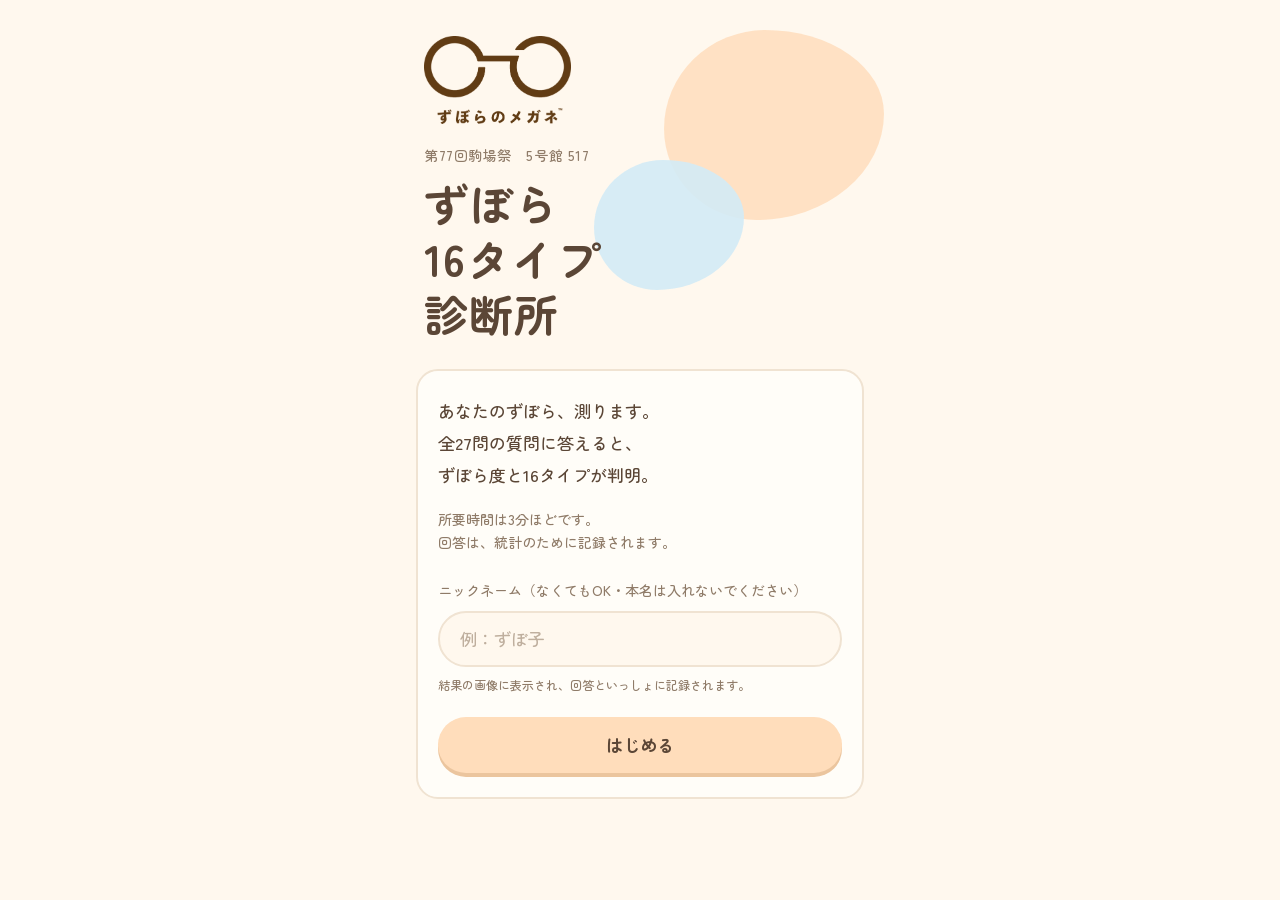
==== commit ce6d19f3: "結果を出す前に、駒場祭公式サイトの投票ページを別タブで開く（2026.0.6） 最後のボタンを「投票して結果を見る」にし、押すと投票ページを別タブで開きつつ、 元のタブで結果を作っておく。スタッフ入力" ====
--- a/index.html
+++ b/index.html
@@ -1,5 +1,5 @@
 <!doctype html>
-<!-- tools/build.py が index.src.html から作ったファイル。直接編集しない（2026.0.5） -->
+<!-- tools/build.py が index.src.html から作ったファイル。直接編集しない（2026.0.6） -->
 <html lang="ja">
 <head>
   <meta charset="utf-8">
@@ -279,6 +279,16 @@
 .scale-labels .agree { color: #D98A4E; }
 .scale-labels .disagree { color: #5E9DBE; }
 
+.vote-first {
+  margin: 18px 0 0;
+  padding: 12px 16px;
+  border-radius: 16px;
+  background: var(--blue);
+  font-size: 14px;
+  line-height: 1.7;
+  text-wrap: pretty;
+}
+.vote-first b { color: #3F7FA0; }
 .pager {
   display: grid;
   grid-template-columns: 1fr 2fr;
@@ -368,6 +378,7 @@
         <p class="progress-text"><span id="progress-count">0</span> / 27</p>
       </header>
       <ol class="questions" id="questions"></ol>
+      <p class="vote-first" id="vote-first" hidden>最後のボタンを押すと、駒場祭公式サイトの<b>投票ページ</b>が別のタブで開きます。<br>投票が終わったら、このページに戻ると結果が表示されています。</p>
       <div class="pager">
         <button type="button" class="btn btn-sub" id="btn-back">もどる</button>
         <button type="button" class="btn btn-main" id="btn-next">次へ</button>
@@ -409,7 +420,7 @@
     </li>
   </template>
 
-  <script type="module">var O=[{id:"A1-1",axis:"A1",reverse:!1,text:"\u4EBA\u524D\u3067\u306F\u3061\u3083\u3093\u3068\u3057\u3066\u3044\u308B\u4EBA\u3060\u3068\u601D\u308F\u308C\u3066\u3044\u308B\u81EA\u4FE1\u304C\u3042\u308B"},{id:"A1-2",axis:"A1",reverse:!1,text:"\u554F\u984C\u304C\u751F\u3058\u305F\u3068\u304D\u3001\u4EBA\u306B\u76F8\u8AC7\u305B\u305A\u4E00\u4EBA\u3067\u62B1\u3048\u8FBC\u3080\u307B\u3046\u3060"},{id:"A1-3",axis:"A1",reverse:!0,text:"\u81EA\u5206\u306E\u5931\u6557\u8AC7\u3092\u8A71\u3059\u3053\u3068\u306B\u62B5\u6297\u306F\u306A\u3044"},{id:"A2-1",axis:"A2",reverse:!1,text:"\u81EA\u5206\u306E\u8208\u5473\u5206\u91CE\u306B\u306F\u52AA\u529B\u3092\u60DC\u3057\u307E\u306A\u3044"},{id:"A2-2",axis:"A2",reverse:!1,text:"\u597D\u304D\u306A\u4EBA\u306B\u4F1A\u3046\u305F\u3081\u306A\u3089\u3001\u3069\u3093\u306A\u306B\u9762\u5012\u306A\u3053\u3068\u3067\u3082\u9811\u5F35\u308C\u308B"},{id:"A2-3",axis:"A2",reverse:!0,text:"\u8208\u5473\u306E\u306A\u3044\u3053\u3068\u306B\u3082\u71B1\u610F\u3092\u6301\u3063\u3066\u53D6\u308A\u7D44\u3080"},{id:"A3-1",axis:"A3",reverse:!1,text:"\u4F55\u304B\u306E\u7BC0\u76EE\u3054\u3068\u306B\u3001\u81EA\u5206\u306E\u751F\u6D3B\u306B\u3064\u3044\u3066\u306E\u76EE\u6A19\u3092\u7ACB\u3066\u304C\u3061\u3060"},{id:"A3-2",axis:"A3",reverse:!1,text:"\u81EA\u5206\u306F\u4ED6\u4EBA\u306E\u6307\u6458\u3092\u7D20\u76F4\u306B\u53D7\u3051\u5165\u308C\u3089\u308C\u308B\u30BF\u30A4\u30D7\u3060\u3068\u601D\u3046"},{id:"A3-3",axis:"A3",reverse:!0,text:"\u300C\u305A\u307C\u3089\u300D\u306F\u81EA\u5206\u306E\u6301\u3061\u5473\u3067\u3042\u3063\u3066\u3001\u5F31\u307F\u3067\u306F\u306A\u3044"},{id:"A4-1",axis:"A4",reverse:!0,text:"\u4F55\u304B\u3092\u59CB\u3081\u3088\u3046\u3068\u3059\u308B\u524D\u306B\u3001\u3068\u308A\u3042\u3048\u305A\u3060\u3089\u3051\u308B\u3053\u3068\u304C\u591A\u3044"},{id:"A4-2",axis:"A4",reverse:!1,text:"\u3084\u3089\u306A\u3044\u3068\u3044\u3051\u306A\u3044\u3053\u3068\u306F\u3001\u59CB\u3081\u306A\u3044\u3068\u3044\u3046\u3088\u308A\u59CB\u3081\u3066\u3082\u96C6\u4E2D\u3067\u304D\u306A\u3044\u30BF\u30A4\u30D7\u3060"},{id:"A4-3",axis:"A4",reverse:!0,text:"\u6C17\u3065\u3044\u305F\u3089\u4F55\u3082\u624B\u3092\u4ED8\u3051\u306A\u3044\u307E\u307E\u6DF1\u591C\u306B\u306A\u3063\u3066\u3044\u308B\u3053\u3068\u304C\u3088\u304F\u3042\u308B"},{id:"Z-1",axis:"Z",reverse:!0,text:"\u8AB2\u984C\u3084\u4ED5\u4E8B\u306F\u3001\u7DE0\u3081\u5207\u308A\u3088\u308A\u524D\u306B\u4F59\u88D5\u3092\u3082\u3063\u3066\u7D42\u308F\u3089\u305B\u3066\u3044\u308B"},{id:"Z-2",axis:"Z",reverse:!1,text:"\u98DF\u6750\u306E\u8CDE\u5473\u671F\u9650\u30FB\u6D88\u8CBB\u671F\u9650\u3092\u904E\u304E\u3066\u3057\u307E\u3046\u3053\u3068\u304C\u3088\u304F\u3042\u308B"},{id:"Z-3",axis:"Z",reverse:!0,text:"\u6D17\u6FEF\u7269\u306F\u4E7E\u3044\u305F\u3089\u3059\u3050\u306B\u7573\u3093\u3067\u3057\u307E\u3063\u3066\u3044\u308B"},{id:"Z-4",axis:"Z",reverse:!1,text:"\u76EE\u899A\u307E\u3057\u6642\u8A08\u3092\u4F55\u91CD\u306B\u3082\u304B\u3051\u3066\u3044\u308B"},{id:"Z-5",axis:"Z",reverse:!1,text:"\u300C\u3053\u306E\u6642\u9593\u306B\u306A\u3063\u305F\u3089\u59CB\u3081\u3088\u3046\u300D\u3067\u59CB\u3081\u3089\u308C\u306A\u3044\u3053\u3068\u304C\u591A\u3044"},{id:"Z-6",axis:"Z",reverse:!1,text:"\u6BCE\u65E5\u540C\u3058\u6642\u9593\u306B\u540C\u3058\u3053\u3068\u3092\u3059\u308B\u306E\u306F\u82E6\u624B\u3060"},{id:"Z-7",axis:"Z",reverse:!1,text:"\u6C17\u3065\u3044\u305F\u3089\u30B4\u30DF\u304C\u90E8\u5C4B\u4E2D\u306B\u305F\u307E\u3063\u3066\u3044\u308B"},{id:"Z-8",axis:"Z",reverse:!0,text:"\u304A\u98A8\u5442\u306E\u3042\u3068\u306F\u3001\u9AEA\u3092\u304D\u3061\u3093\u3068\u4E7E\u304B\u3057\u3066\u304B\u3089\u5BDD\u308B"},{id:"Z-9",axis:"Z",reverse:!1,text:"\u76F8\u624B\u65B9\u306B\u8A00\u308F\u308C\u308B\u307E\u3067\u4E88\u5B9A\u3092\u5FD8\u308C\u3066\u3044\u308B\u3053\u3068\u304C\u591A\u3044"},{id:"Z-10",axis:"Z",reverse:!1,text:"\u4F7F\u3063\u3066\u3044\u306A\u3044\u30B5\u30FC\u30D3\u30B9\u306E\u5B9A\u671F\u8CFC\u5165\u89E3\u9664\u3092\u5FD8\u308C\u304C\u3061\u3060"},{id:"Z-11",axis:"Z",reverse:!0,text:"\u4F11\u307F\u306E\u65E5\u3067\u3082\u3001\u5E73\u65E5\u3068\u540C\u3058\u304F\u3089\u3044\u306E\u6642\u9593\u306B\u8D77\u304D\u3066\u3044\u308B"},{id:"Z-12",axis:"Z",reverse:!0,text:"\u6574\u7406\u6574\u9813\u306F\u5F97\u610F\u306A\u307B\u3046\u3060"},{id:"Z-13",axis:"Z",reverse:!0,text:"\u5C4A\u3044\u305F\u30E1\u30FC\u30EB\u3084\u30E1\u30C3\u30BB\u30FC\u30B8\u306F\u306A\u308B\u3079\u304F\u65E9\u304F\u8FD4\u3059"},{id:"Z-14",axis:"Z",reverse:!0,text:"\u5927\u4E8B\u306A\u3082\u306E\u306F\u306A\u304F\u3055\u306A\u3044\u81EA\u4FE1\u304C\u3042\u308B"},{id:"Z-15",axis:"Z",reverse:!1,text:"\u81EA\u5206\u306F\u305A\u307C\u3089\u3060\u3068\u601D\u3046"}],G="Z-15",ce=["Z-3","A2-1","Z-9","A4-2","Z-12","A1-3","Z-5","A3-1","Z-14","A1-1","Z-7","A4-3","Z-2","A2-3","Z-11","A3-3","Z-6","A4-1","Z-13","A2-2","Z-1","A1-2","Z-10","A3-2","Z-8","Z-4","Z-15"],N=9;var R={risu:{label:"\u30EA\u30B9",stray:!1,focus:!0},koala:{label:"\u30B3\u30A2\u30E9",stray:!1,focus:!1},tanuki:{label:"\u305F\u306C\u304D",stray:!0,focus:!0},neko:{label:"\u306D\u3053",stray:!0,focus:!1}},de=[{id:"01",animal:"risu",hide:!0,improve:!0,name:"\u9670\u3067\u9811\u5F35\u308B\u30EA\u30B9",desc:"\u597D\u304D\u306A\u3053\u3068\u306E\u305F\u3081\u306A\u3089\u8AB0\u3088\u308A\u3082\u52D5\u3051\u308B\u306E\u306B\u3001\u305D\u308C\u4EE5\u5916\u306F\u3074\u305F\u308A\u3068\u6B62\u307E\u3063\u3066\u3057\u307E\u3046\u3002\u3057\u304B\u3082\u9811\u5F35\u3063\u3066\u3044\u308B\u59FF\u306F\u3042\u307E\u308A\u898B\u305B\u305F\u304F\u306A\u3044\u30BF\u30A4\u30D7\u3002\u300C\u6C17\u3065\u3044\u305F\u3089\u76F4\u3063\u3066\u305F\u300D\u3092\u5BC6\u304B\u306B\u76EE\u6307\u3057\u3066\u3044\u308B\u3002"},{id:"02",animal:"risu",hide:!0,improve:!1,name:"\u5B8C\u5168\u9632\u5FA1\u578B\u30EA\u30B9",desc:"\u597D\u304D\u306A\u3053\u3068\u4EE5\u5916\u306F\u5FB9\u5E95\u7684\u306B\u52D5\u304B\u306A\u3044\u3057\u3001\u305D\u308C\u3092\u76F4\u305D\u3046\u3068\u3082\u601D\u3063\u3066\u3044\u306A\u3044\u3002\u3067\u3082\u4EBA\u524D\u3067\u306F\u30DC\u30ED\u3092\u51FA\u3055\u306A\u3044\u3002\u5B88\u308A\u306E\u59FF\u52E2\u304C\u5B8C\u74A7\u3059\u304E\u3066\u3001\u9006\u306B\u4F55\u3092\u8003\u3048\u3066\u3044\u308B\u304B\u8AAD\u3081\u306A\u3044\u3002"},{id:"03",animal:"risu",hide:!1,improve:!0,name:"\u767A\u4FE1\u7CFB\u30EA\u30B9",desc:"\u8208\u5473\u306E\u3042\u308B\u3053\u3068\u306B\u306F\u5168\u529B\u3001\u305D\u308C\u4EE5\u5916\u306F\u5802\u3005\u3068\u5F8C\u56DE\u3057\u3002\u3057\u304B\u3082\u300C\u3053\u308C\u304B\u3089\u76F4\u3057\u307E\u3059\u300D\u3068\u5468\u308A\u306B\u5BA3\u8A00\u3059\u308B\u30BF\u30A4\u30D7\u3002\u6709\u8A00\u5B9F\u884C\u3067\u304D\u308B\u304B\u306F\u3001\u307E\u305F\u5225\u306E\u8A71\u3002"},{id:"04",animal:"risu",hide:!1,improve:!1,name:"\u76F4\u9032\u578B\u30EA\u30B9",desc:"\u597D\u304D\u306A\u3053\u3068\u4EE5\u5916\u306F\u52D5\u304B\u306A\u3044\u81EA\u5206\u3092\u3001\u96A0\u3057\u3082\u3057\u306A\u3051\u308C\u3070\u6C17\u306B\u3082\u3057\u3066\u3044\u306A\u3044\u3002\u300C\u3053\u308C\u304C\u81EA\u5206\u306E\u30DA\u30FC\u30B9\u300D\u3092\u5730\u3067\u884C\u304F\u3002\u5468\u308A\u306B\u4F55\u3068\u8A00\u308F\u308C\u3066\u3082\u3001\u6728\u306E\u5B9F\u3092\u96C6\u3081\u308B\u624B\u306F\u6B62\u3081\u306A\u3044\u3002"},{id:"05",animal:"koala",hide:!0,improve:!0,name:"\u30B3\u30BD\u7DF4\u30B3\u30A2\u30E9",desc:"\u5168\u4F53\u7684\u306B\u4F4E\u71C3\u8CBB\u30E2\u30FC\u30C9\u3060\u304C\u3001\u5B9F\u306F\u300C\u305D\u308D\u305D\u308D\u76F4\u3055\u306A\u304D\u3083\u300D\u3068\u4E00\u4EBA\u3067\u601D\u3063\u3066\u3044\u308B\u3002\u7701\u30A8\u30CD\u306A\u308A\u306B\u53CD\u7701\u306F\u3057\u3066\u3044\u308B\u3001\u3068\u3044\u3046\u306E\u304C\u30DD\u30A4\u30F3\u30C8\u3002\u4EBA\u306B\u306F\u898B\u305B\u306A\u3044\u30B3\u30BD\u7DF4\u3092\u3001\u4ECA\u65E5\u3082\u3069\u3053\u304B\u3067\u3084\u3063\u3066\u3044\u308B\u304B\u3082\u3057\u308C\u306A\u3044\u3002"},{id:"06",animal:"koala",hide:!0,improve:!1,name:"\u5FCD\u8005\u30BF\u30A4\u30D7\u30B3\u30A2\u30E9",desc:"\u4F55\u3092\u3059\u308B\u306B\u3082\u52D5\u304B\u306A\u3044\u30BF\u30A4\u30D7\u3060\u304C\u3001\u305D\u308C\u3092\u8868\u306B\u306F\u51FA\u3055\u306A\u3044\u3002\u3080\u3057\u308D\u4F55\u3092\u3057\u3066\u3044\u308B\u306E\u304B\u5468\u308A\u306B\u306F\u5168\u304F\u5206\u304B\u3089\u306A\u3044\u3002\u6C17\u914D\u3092\u6D88\u3059\u306E\u304C\u5F97\u610F\u3059\u304E\u3066\u3001\u672C\u4EBA\u3059\u3089\u6C17\u3065\u304B\u308C\u3066\u3044\u308B\u3053\u3068\u306B\u6C17\u3065\u3044\u3066\u3044\u306A\u3044\u3002"},{id:"07",animal:"koala",hide:!1,improve:!0,name:"\u524D\u5411\u304D\u30B3\u30A2\u30E9",desc:"\u57FA\u672C\u306F\u7701\u30A8\u30CD\u904B\u8EE2\u3060\u304C\u3001\u300C\u76F4\u3057\u305F\u3044\u300D\u3068\u3044\u3046\u6C17\u6301\u3061\u3060\u3051\u306F\u96A0\u3055\u305A\u516C\u8A00\u3057\u3066\u3044\u308B\u3002\u52D5\u304B\u306A\u3044\u306A\u308A\u306B\u524D\u3092\u5411\u3044\u3066\u3044\u308B\u306E\u304C\u6551\u3044\u3002\u76EE\u6A19\u3092\u7ACB\u3066\u308B\u3068\u3053\u308D\u307E\u3067\u306F\u3001\u8AB0\u3088\u308A\u3082\u65E9\u3044\u3002"},{id:"08",animal:"koala",hide:!1,improve:!1,name:"\u30CE\u30FC\u30AC\u30FC\u30C9\u30B3\u30A2\u30E9",desc:"\u5168\u65B9\u4F4D\u3067\u52D5\u304B\u306A\u3044\u3053\u3068\u3092\u3001\u96A0\u3057\u3082\u3057\u306A\u3051\u308C\u3070\u6C17\u306B\u3082\u3057\u3066\u3044\u306A\u3044\u3002\u5802\u3005\u3068\u3057\u305F\u7701\u30A8\u30CD\u30E9\u30A4\u30D5\u3092\u9001\u3063\u3066\u3044\u308B\u3002\u30B3\u30A2\u30E9\u304C\u4E00\u65E520\u6642\u9593\u7720\u308B\u3088\u3046\u306B\u3001\u4F11\u3080\u3053\u3068\u306B\u5168\u304F\u7F6A\u60AA\u611F\u304C\u306A\u3044\u3002"},{id:"09",animal:"tanuki",hide:!0,improve:!0,name:"\u81EA\u4E3B\u30C8\u30EC\u4E2D\u305F\u306C\u304D",desc:"\u597D\u304D\u306A\u5206\u91CE\u3067\u306F\u9A5A\u304F\u307B\u3069\u5668\u7528\u306B\u7ACB\u3061\u56DE\u308B\u304C\u3001\u305D\u308C\u4EE5\u5916\u306F\u59CB\u3081\u3066\u3082\u6C17\u3065\u3051\u3070\u8131\u7DDA\u3057\u3066\u3044\u308B\u3002\u3057\u304B\u3082\u672C\u4EBA\u306F\u3053\u3063\u305D\u308A\u7DF4\u7FD2\u4E2D\u306E\u3064\u3082\u308A\u3002\u5F97\u610F\u5206\u91CE\u306E\u5316\u3051\u3063\u3077\u308A\u306F\u3001\u8AB0\u306B\u3082\u6C17\u3065\u304B\u308C\u306A\u3044\u52AA\u529B\u306E\u8CDC\u7269\u3002"},{id:"10",animal:"tanuki",hide:!0,improve:!1,name:"\u64EC\u614B\u578B\u305F\u306C\u304D",desc:"\u5F97\u610F\u5206\u91CE\u3067\u306F\u5B8C\u74A7\u306B\u5316\u3051\u3089\u308C\u308B\u306E\u306B\u3001\u305D\u308C\u4EE5\u5916\u306F\u59CB\u3081\u305F\u77AC\u9593\u306B\u5225\u306E\u3053\u3068\u3078\u9038\u308C\u3066\u3044\u304F\u3002\u3057\u304B\u3082\u305D\u308C\u3092\u76F4\u3059\u6C17\u306F\u3042\u307E\u308A\u306A\u3044\u3002\u5468\u308A\u304B\u3089\u306F\u300C\u5668\u7528\u306A\u306E\u306B\u3001\u306A\u305C\u300D\u3068\u601D\u308F\u308C\u3066\u3044\u308B\u3002"},{id:"11",animal:"tanuki",hide:!1,improve:!0,name:"\u304C\u3093\u3070\u308A\u4E2D\u305F\u306C\u304D",desc:"\u5F97\u610F\u5206\u91CE\u306F\u5DE7\u307F\u306B\u3053\u306A\u3059\u304C\u3001\u305D\u308C\u4EE5\u5916\u306F\u8131\u7DDA\u3057\u304C\u3061\u3002\u305F\u3060\u3057\u300C\u76F4\u3057\u305F\u3044\u300D\u3068\u3044\u3046\u6C17\u6301\u3061\u306F\u96A0\u3055\u305A\u53E3\u306B\u51FA\u3059\u3002\u5BA3\u8A00\u3060\u3051\u306F\u4E00\u4E01\u524D\u3001\u3068\u3044\u3046\u306E\u304C\u3053\u306E\u30BF\u30A4\u30D7\u306E\u611B\u5B0C\u3002"},{id:"12",animal:"tanuki",hide:!1,improve:!1,name:"\u3042\u308A\u306E\u307E\u307E\u305F\u306C\u304D",desc:"\u5F97\u610F\u5206\u91CE\u3067\u5316\u3051\u308B\u306E\u306F\u5F97\u610F\u3060\u304C\u3001\u305D\u308C\u4EE5\u5916\u306F\u3059\u3050\u5225\u306E\u3053\u3068\u306B\u6C17\u3092\u53D6\u3089\u308C\u308B\u3002\u305D\u308C\u3092\u96A0\u3057\u3082\u3057\u306A\u3051\u308C\u3070\u3001\u76F4\u305D\u3046\u3068\u3082\u601D\u3063\u3066\u3044\u306A\u3044\u3002\u5316\u3051\u306E\u76AE\u3082\u3001\u8131\u7DDA\u7656\u3082\u3001\u307E\u308B\u3054\u3068\u81EA\u5206\u3060\u3068\u601D\u3063\u3066\u3044\u308B\u3002"},{id:"13",animal:"neko",hide:!0,improve:!0,name:"\u3053\u3063\u305D\u308A\u7CFB\u306D\u3053",desc:"\u4F55\u3092\u3084\u3063\u3066\u3082\u6C17\u3065\u3051\u3070\u5225\u306E\u3053\u3068\u3092\u3057\u3066\u3044\u308B\u304C\u3001\u5FC3\u306E\u4E2D\u3067\u306F\u300C\u305D\u308D\u305D\u308D\u76F4\u3057\u305F\u3044\u300D\u3068\u601D\u3063\u3066\u3044\u308B\u3002\u305F\u3060\u3057\u305D\u308C\u3092\u4EBA\u306B\u306F\u898B\u305B\u306A\u3044\u3002\u6C17\u307E\u3050\u308C\u306A\u884C\u52D5\u306E\u88CF\u306B\u3001\u610F\u5916\u3068\u771F\u9762\u76EE\u306A\u4E00\u9762\u304C\u96A0\u308C\u3066\u3044\u308B\u3002"},{id:"14",animal:"neko",hide:!0,improve:!1,name:"\u79D8\u5BC6\u4E3B\u7FA9\u306E\u306D\u3053",desc:"\u8208\u5473\u306E\u5BFE\u8C61\u304C\u6B21\u3005\u306B\u79FB\u308A\u3001\u4F55\u3082\u6700\u5F8C\u307E\u3067\u3084\u308A\u5207\u3089\u306A\u3044\u3002\u305D\u308C\u3092\u76F4\u3059\u6C17\u3082\u3042\u307E\u308A\u306A\u3044\u304C\u3001\u305D\u3082\u305D\u3082\u3042\u307E\u308A\u4EBA\u306B\u898B\u305B\u3066\u3044\u306A\u3044\u3002\u30DE\u30A4\u30DA\u30FC\u30B9\u3092\u8CAB\u304F\u59FF\u306F\u3001\u307E\u3055\u306B\u732B\u3089\u3057\u3044\u3068\u8A00\u3048\u308B\u3002"},{id:"15",animal:"neko",hide:!1,improve:!0,name:"\u884C\u9032\u4E2D\u306D\u3053",desc:"\u6C17\u5206\u6B21\u7B2C\u3067\u3042\u3061\u3053\u3061\u306B\u8208\u5473\u304C\u79FB\u308B\u3053\u3068\u3092\u3001\u5802\u3005\u3068\u516C\u8A00\u3057\u3066\u3044\u308B\u3002\u3057\u304B\u3082\u300C\u76F4\u3057\u305F\u3044\u300D\u3068\u3044\u3046\u6C17\u6301\u3061\u3082\u96A0\u3055\u306A\u3044\u3002\u5BA3\u8A00\u306F\u3059\u308B\u304C\u3001\u6B21\u306E\u77AC\u9593\u306B\u306F\u5225\u306E\u65B9\u5411\u306B\u6B69\u304D\u51FA\u3057\u3066\u3044\u308B\u304B\u3082\u3057\u308C\u306A\u3044\u3002"},{id:"16",animal:"neko",hide:!1,improve:!1,name:"\u6211\u304C\u9053\u76F4\u9032\u306D\u3053",desc:"\u4F55\u3092\u3057\u3066\u3082\u6C17\u3065\u3051\u3070\u8131\u7DDA\u3057\u3066\u3044\u308B\u304C\u3001\u305D\u308C\u3092\u5168\u304F\u96A0\u3055\u306A\u3044\u3057\u3001\u76F4\u3059\u6C17\u3082\u306A\u3044\u3002\u958B\u304D\u76F4\u308A\u306E\u6975\u81F4\u3068\u3082\u8A00\u3048\u308B\u3002\u305A\u307C\u3089\u306E\u5B8C\u6210\u5F62\u3068\u3057\u3066\u3001\u5802\u3005\u3068\u80F8\u3092\u5F35\u3063\u3066\u3044\u3044\u3002"}];var fe="2026.0.5",ue={mean:45,sd:20,min:20,max:80,digits:1},me={A1:10,A2:13,A3:10,A4:10},pe=10,H="https://script.google.com/macros/s/AKfycbxvisfnuhw1GRnsxjgtwrRsMuwxJYWWa9SUpEUs3E1ELSkiQhYj2SOyhGl3EWql_zHW/exec",Q=["01","02","03","04","05","06","07","08","09","10","11","12","13","14","15","16"],V="webp",D="assets/logo.png",he={title:"\u305A\u307C\u308916\u30BF\u30A4\u30D7\u8A3A\u65AD\u6240",place:"\u7B2C77\u56DE\u99D2\u5834\u796D\u300011/21\uFF08\u571F\uFF095\u53F7\u9928 517\u6559\u5BA4"};function $e(e,t){return e.reverse?6-t:t}function _e(e){let t={A1:0,A2:0,A3:0,A4:0},n=0;for(let r of O){let o=e[r.id];if(!Number.isInteger(o)||o<0||o>6)throw new Error("\u56DE\u7B54\u304C\u4E0D\u6B63\u3067\u3059: ".concat(r.id,"=").concat(o));let l=$e(r,o);r.axis==="Z"?n+=l:t[r.axis]+=l}return{axes:t,zuboraRaw:n}}function z(e,t="A1"){return e>=me[t]}function qe({hide:e,improve:t,stray:n,focus:r}){let o=Object.keys(R).find(l=>R[l].stray===n&&R[l].focus===r);return de.find(l=>l.animal===o&&l.hide===e&&l.improve===t)}function We(e){return qe({hide:z(e.A1,"A1"),focus:z(e.A2,"A2"),improve:z(e.A3,"A3"),stray:z(e.A4,"A4")})}function Xe(e){return pe+e}function je(e,t=ue){let n=50+10*(e-t.mean)/t.sd,r=Math.min(t.max,Math.max(t.min,n)),o=10**t.digits;return Math.round(r*o)/o}function xe(e){let{axes:t,zuboraRaw:n}=_e(e),r=We(t);return{axes:t,zuboraRaw:n,zuboraPercent:Xe(n),deviation:je(n),type:r}}function ge({fixed:e=!1,random:t=Math.random}={}){if(e)return[...ce];let n=O.map(r=>r.id).filter(r=>r!==G);for(let r=n.length-1;r>0;r--){let o=Math.floor(t()*(r+1));[n[r],n[o]]=[n[o],n[r]]}return n.push(G),n}var C=1080,J=1350,g={bg:"#FFF8EE",paper:"#FFFDF8",line:"#F0E3D2",ink:"#5B4636",inkSoft:"#8F7B68",orange:"#FFDDBB",orangeDeep:"#EFA46A",blue:"#D3ECF7",blueDeep:"#7DB7D5",faint:"#EADBC8"},Ye="'ZenMaru', 'Hiragino Maru Gothic ProN', 'Hiragino Sans', sans-serif",p=(e,t)=>"".concat(e," ").concat(t,"px ").concat(Ye),Ge="\u3001\u3002\uFF0C\uFF0E\u30FB\uFF1A\uFF1B\uFF1F\uFF01\u30FC\u2026\u300D\u300F\uFF09\u3009\u300B\u3011\u3083\u3085\u3087\u3063\u3041\u3043\u3045\u3047\u3049\u30E3\u30E5\u30E7\u30C3\u30A1\u30A3\u30A5\u30A7\u30A9";async function K(){if(document.fonts)try{await Promise.all([document.fonts.load(p(500,40),"\u305A\u307C\u3089"),document.fonts.load(p(700,40),"\u305A\u307C\u3089")])}catch{}}function $(e,t,n,r,o,l){e.beginPath(),e.moveTo(t+l,n),e.arcTo(t+r,n,t+r,n+o,l),e.arcTo(t+r,n+o,t,n+o,l),e.arcTo(t,n+o,t,n,l),e.arcTo(t,n,t+r,n,l),e.closePath()}function Ae(e,t,n,r,o,l,c){e.save(),e.fillStyle=l,e.beginPath();let i=c.length,f=c.map((A,w)=>{let v=w/i*Math.PI*2;return[t+Math.cos(v)*r*A,n+Math.sin(v)*o*A]});for(let A=0;A<i;A++){let[w,v]=f[A],[k,F]=f[(A+1)%i],I=(w+k)/2,S=(v+F)/2;A===0?e.moveTo(I,S):e.quadraticCurveTo(w,v,I,S)}let[x,y]=f[0],[T,Z]=f[1];e.quadraticCurveTo(x,y,(x+T)/2,(y+Z)/2),e.fill(),e.restore()}function He(e,t,n){let r=[],o="";for(let l of t){let c=o+l;e.measureText(c).width>n&&o&&!Ge.includes(l)?(r.push(o),o=l):o=c}return o&&r.push(o),r}function ve(e,t,n,r,o,l){let c=r;for(e.font=p(n,c);c>o&&e.measureText(t).width>l;)c-=2,e.font=p(n,c);return c}function ye(e){return new Promise(t=>{if(!e)return t(null);let n=new Image;n.onload=()=>t(n),n.onerror=()=>t(null),n.src=e})}function Qe(e,t,n,r,o,l,c){if($(e,r,o,l,c,40),e.fillStyle=n.stray?"#EEF7FB":"#FFF3E6",e.fill(),t){let i=Math.min(l/t.width,c/t.height)*.92,f=t.width*i,x=t.height*i;e.drawImage(t,r+(l-f)/2,o+(c-x)/2,f,x);return}e.save(),e.setLineDash([14,12]),e.lineWidth=4,e.strokeStyle=g.faint,$(e,r+14,o+14,l-28,c-28,30),e.stroke(),e.restore(),e.fillStyle=g.faint,e.textAlign="center",e.textBaseline="middle",e.font=p(700,150),e.fillText(n.label,r+l/2,o+c/2-16),e.font=p(500,28),e.fillStyle=g.inkSoft,e.fillText("\u30A4\u30E9\u30B9\u30C8\u6E96\u5099\u4E2D",r+l/2,o+c-56)}function Se(e,t,n,r,o,l,c,i,f){$(e,t,n,r,o,36),e.fillStyle=l,e.fill(),e.fillStyle=g.ink,e.textAlign="center",e.textBaseline="alphabetic",e.font=p(500,30),e.fillText(c,t+r/2,n+50),e.font=p(700,86);let x=e.measureText(i).width;e.font=p(700,40);let y=f?e.measureText(f).width+6:0,T=t+(r-x-y)/2;e.textAlign="left",e.font=p(700,86),e.fillText(i,T,n+o-28),f&&(e.font=p(700,40),e.fillText(f,T+x+6,n+o-32))}async function Ee(e,t,n=""){await K();let r=await ye(t),o=await ye(D),l=R[e.type.animal],c=document.createElement("canvas");c.width=C,c.height=J;let i=c.getContext("2d");i.fillStyle=g.bg,i.fillRect(0,0,C,J),Ae(i,980,110,230,200,g.orange,[1,.94,1.06,.97,1.04,.92,1.02,.98]),Ae(i,90,1270,220,180,g.blue,[.96,1.05,.93,1.03,.98,1.06,.95,1.01]),$(i,56,56,C-112,J-112,56),i.fillStyle=g.paper,i.fill(),i.lineWidth=4,i.strokeStyle=g.line,i.stroke();let f=C/2;if(i.textAlign="center",i.textBaseline="alphabetic",o){let S=o.width/o.height*84;i.drawImage(o,f-S/2,68,S,84)}i.fillStyle=g.inkSoft,i.font=p(500,o?28:30),i.fillText(he.title,f,o?192:140),i.fillStyle=g.ink,i.font=p(500,40);let x=n?"".concat(n,"\u3055\u3093\u306E\u305A\u307C\u3089\u30BF\u30A4\u30D7\u306F"):"\u3042\u306A\u305F\u306E\u305A\u307C\u3089\u30BF\u30A4\u30D7\u306F";ve(i,x,500,40,28,800),i.fillText(x,f,o?244:222);let y=e.type.name,T=ve(i,y,700,96,56,780),Z=i.measureText(y).width;i.font=p(500,40);let A=i.measureText("\u3067\u3059").width,w=12,v=f-(Z+w+A)/2;i.textAlign="left",i.font=p(700,T),i.fillText(y,v,336),i.font=p(500,40),i.fillText("\u3067\u3059",v+Z+w,336),Qe(i,r,l,220,380,640,390),Se(i,128,806,400,160,g.orange,"\u305A\u307C\u3089\u5EA6",String(e.zuboraPercent),"%"),Se(i,552,806,400,160,g.blue,"\u504F\u5DEE\u5024",e.deviation.toFixed(1),""),i.fillStyle=g.ink,i.textAlign="left",i.font=p(500,32);let k=He(i,e.type.desc,820),F=50;return k.slice(0,5).forEach((I,S)=>i.fillText(I,130,1032+S*F)),c}function we(e){return new Promise(t=>e.toBlob(t,"image/png"))}function Ve(){if(crypto.randomUUID)return crypto.randomUUID();let e=new Uint8Array(16);return crypto.getRandomValues(e),[...e].map(t=>t.toString(16).padStart(2,"0")).join("")}function be({answers:e,result:t,mode:n,test:r,nick:o=""}){return{v:fe,sid:Ve(),mode:n,test:!!r,answers:e,axes:t.axes,zRaw:t.zuboraRaw,type:t.type.id,nick:String(o).slice(0,10)}}var Te="zubora-unsent";function te(){try{return JSON.parse(localStorage.getItem(Te))||[]}catch{return[]}}function ne(e){try{localStorage.setItem(Te,JSON.stringify(e.slice(-50)))}catch{}}function ke(e,t){return fetch(t,{method:"POST",mode:"no-cors",headers:{"Content-Type":"text/plain;charset=utf-8"},body:JSON.stringify(e),keepalive:!0})}function Ie(e,t=H){if(t)try{ke(e,t).catch(()=>{ne(te().concat([e]))})}catch{}}var ee=!1;function re(e=H){if(!e||ee)return;let t=te();t.length&&(ee=!0,ne([]),Promise.all(t.map(n=>ke(n,e).then(()=>null,()=>n))).then(n=>{let r=n.filter(Boolean);r.length&&ne(te().concat(r))}).finally(()=>{ee=!1}))}var Je=[22,40],Ke=[72,104],Ze=90,Le=16,E=(e,t)=>e+Math.random()*(t-e);function Oe(e,t){let n=window.matchMedia("(prefers-reduced-motion: reduce)").matches,r=[],o=!1,l=0,c=0,i=!1;function f(){return{w:e.clientWidth,h:e.clientHeight}}function x(s,d){let{w:h,h:a}=f(),b=s.size;d?(s.hx=E(-b,h),s.hy=E(-b,a)):Math.random()<h/(h+a)?(s.hx=E(-b,h*.8),s.hy=-b-E(0,a*.3)):(s.hx=-b-E(0,h*.3),s.hy=E(-b,a*.6));let U=E(35,55)*(Math.PI/180),Y=E(...Je);if(s.vx=Math.cos(U)*Y,s.vy=Math.sin(U)*Y,s.spin=360*Y/(Math.hypot(h,a)+2*b),s.rot=E(-15,15),s.x=s.hx,s.y=s.hy,s.dx=0,s.dy=0,s.mode="fall",!d&&t.length>2){let Ce=new Set(r.filter(L=>L!==s).map(L=>L.src)),le=t.filter(L=>!Ce.has(L)&&L!==s.src);s.src=le[Math.floor(Math.random()*le.length)],s.el.src=s.src}}function y(s){let d=document.createElement("img");d.className="fall-item",d.src=s,d.alt="",d.draggable=!1;let h={el:d,src:s,size:E(...Ke),rot:0,mode:"fall",pointer:null};d.style.width="".concat(h.size,"px"),d.addEventListener("pointerdown",a=>T(h,a)),d.addEventListener("pointermove",a=>Z(h,a)),d.addEventListener("pointerup",a=>A(h,a)),d.addEventListener("pointercancel",a=>A(h,a)),e.append(d),r.push(h)}function T(s,d){d.preventDefault(),s.el.setPointerCapture(d.pointerId),s.pointer=d.pointerId,s.mode="drag",s.offX=d.clientX-s.x,s.offY=d.clientY-s.y,s.el.classList.add("is-held")}function Z(s,d){s.pointer===d.pointerId&&(s.x=d.clientX-s.offX,s.y=d.clientY-s.offY)}function A(s,d){s.pointer===d.pointerId&&(s.pointer=null,s.mode="return",s.dx=0,s.dy=0,s.el.classList.remove("is-held"))}function w(s){let{w:d,h}=f();for(let a of r){if(n||(a.hx+=a.vx*s,a.hy+=a.vy*s,a.rot+=a.spin*s),a.mode==="fall")a.x=a.hx,a.y=a.hy;else if(a.mode==="return"){let b=Ze*(a.hx-a.x)-Le*a.dx,U=Ze*(a.hy-a.y)-Le*a.dy;a.dx+=b*s,a.dy+=U*s,a.x+=a.dx*s,a.y+=a.dy*s,Math.hypot(a.hx-a.x,a.hy-a.y)<.5&&Math.hypot(a.dx,a.dy)<5&&(a.mode="fall")}a.mode==="fall"&&(a.hx>d+a.size||a.hy>h+a.size)&&x(a,!1),a.el.style.transform="translate3d(".concat(a.x,"px, ").concat(a.y,"px, 0) rotate(").concat(a.rot,"deg)")}}function v(s){if(!o)return;let d=Math.min(.05,(s-l)/1e3||0);l=s,w(d),c=requestAnimationFrame(v)}let k=[...t].sort(()=>Math.random()-.5),F=Math.min(2,Math.max(k.length,k.length?6:0));for(let s=0;s<F;s++)y(k[s%k.length]);function I(){o||!r.length||(!i&&e.clientWidth>0&&(r.forEach((s,d)=>x(s,d===0)),i=!0),o=!0,l=performance.now(),c=requestAnimationFrame(v))}function S(){o=!1,cancelAnimationFrame(c)}return document.addEventListener("visibilitychange",()=>{document.hidden?S():e.closest("[hidden]")||I()}),{start:I,stop:S,items:r}}function Re(){let e=["#FFDDBB","#D3ECF7","#FDE8C8","#E3F1F8"];return["\u30EA\u30B9","\u30B3\u30A2\u30E9","\u305F\u306C\u304D","\u306D\u3053"].map((t,n)=>{let r='<svg xmlns="http://www.w3.org/2000/svg" viewBox="0 0 120 120">\n      <circle cx="60" cy="60" r="54" fill="'.concat(e[n],'" stroke="#EFA46A" stroke-width="4" stroke-dasharray="10 8"/>\n      <text x="60" y="68" font-size="24" text-anchor="middle" fill="#8F7B68" font-family="sans-serif">').concat(t,"</text></svg>");return"data:image/svg+xml;charset=utf-8,".concat(encodeURIComponent(r))})}var oe=new URLSearchParams(location.search),W=oe.get("staff")==="1"?"staff":"self",et=oe.get("test")==="1",ie="zubora-state-".concat(W),tt=Object.fromEntries(O.map(e=>[e.id,e])),ae=O.length,Ne=Math.ceil(ae/N),nt=["\u305D\u3046\u601D\u308F\u306A\u3044","\u3042\u307E\u308A\u305D\u3046\u601D\u308F\u306A\u3044","\u3084\u3084\u305D\u3046\u601D\u308F\u306A\u3044","\u3069\u3061\u3089\u3067\u3082\u306A\u3044","\u3084\u3084\u305D\u3046\u601D\u3046","\u308F\u308A\u3068\u305D\u3046\u601D\u3046","\u305D\u3046\u601D\u3046"],u=e=>document.querySelector(e),De={start:u("#start"),quiz:u("#quiz"),result:u("#result")},P=u("#questions"),rt=u("#tpl-question"),m=null,_=null,M=null;function X(){try{sessionStorage.setItem(ie,JSON.stringify(m))}catch{}}function st(){try{let e=JSON.parse(sessionStorage.getItem(ie));if(e&&Array.isArray(e.order)&&e.order.length===ae&&e.answers)return e}catch{}return null}function Me(){try{sessionStorage.removeItem(ie)}catch{}}var ot=oe.get("demo")==="1"?Re():Q.map(e=>"assets/types/".concat(e,".").concat(V)),q={start(){},stop(){}};function Fe(){q=Oe(u("#fall-layer"),ot),De.start.hidden||q.start()}document.readyState==="complete"?setTimeout(Fe,300):window.addEventListener("load",()=>setTimeout(Fe,300),{once:!0});function B(e){for(let[t,n]of Object.entries(De))n.hidden=t!==e;window.scrollTo(0,0),e==="start"?q.start():q.stop()}function it(){return Object.keys(m.answers).length}function Pe(){let e=it();u("#progress-count").textContent=e,u(".progress-fill").style.width="".concat(e/ae*100,"%")}function at(e=m.page){return m.order.slice(e*N,(e+1)*N)}function se(e,t="center"){let n=!window.matchMedia("(prefers-reduced-motion: reduce)").matches;e.scrollIntoView({behavior:n?"smooth":"auto",block:t})}function Be({scroll:e=!0}={}){let t=[...P.children],n=t.find(r=>m.answers[r.dataset.id]===void 0);for(let r of t)r.classList.toggle("is-active",r===n),r.classList.toggle("is-dim",!!n&&r!==n);e&&(n?se(n):se(u("#btn-next"),"end"))}function j(){P.textContent="";let e=m.page*N;at().forEach((t,n)=>{let r=tt[t],o=rt.content.firstElementChild.cloneNode(!0);o.dataset.id=t,o.querySelector(".q-no").textContent=e+n+1;let l=o.querySelector(".q-body");l.textContent=r.text,l.id="q-".concat(t);let c=o.querySelector(".scale");c.setAttribute("aria-labelledby",l.id);for(let i=6;i>=0;i--){let f=document.createElement("button");f.type="button",f.className="dot",f.dataset.v=i,f.setAttribute("role","radio"),f.setAttribute("aria-checked",String(m.answers[t]===i)),f.setAttribute("aria-label",nt[i]),c.append(f)}P.append(o)}),u("#btn-back").hidden=m.page===0,u("#btn-next").textContent=m.page===Ne-1?"\u7D50\u679C\u3092\u898B\u308B":"\u6B21\u3078",Pe(),Be({scroll:!1})}P.addEventListener("click",e=>{let t=e.target.closest(".dot");if(!t)return;let n=t.closest(".q"),r=n.dataset.id,o=m.answers[r]===void 0;m.answers[r]=Number(t.dataset.v);for(let l of n.querySelectorAll(".dot"))l.setAttribute("aria-checked",String(l===t));n.classList.remove("is-missing"),X(),Pe(),Be({scroll:o})});function Ue(){let e=u("#nickname").value.replace(/[\u0000-\u001f\u007f]/g,"").trim().slice(0,10);m={order:ge({fixed:W==="staff"}),answers:{},page:0,nick:e},X(),B("quiz"),j()}u("#btn-start").addEventListener("click",Ue);u("#nickname").addEventListener("keydown",e=>{e.key==="Enter"&&!e.isComposing&&(e.preventDefault(),Ue())});u("#btn-back").addEventListener("click",()=>{m.page!==0&&(m.page-=1,X(),j(),window.scrollTo(0,0))});u("#btn-next").addEventListener("click",()=>{let e=[...P.children].find(t=>m.answers[t.dataset.id]===void 0);if(e){e.classList.remove("is-missing"),e.offsetWidth,e.classList.add("is-missing"),se(e);return}if(m.page<Ne-1){m.page+=1,X(),j(),window.scrollTo(0,0);return}ct()});function lt(e){return Q.includes(e)?"assets/types/".concat(e,".").concat(V):null}async function ct(){let e=xe(m.answers);Ie(be({answers:m.answers,result:e,mode:W,test:et,nick:m.nick||""})),Me(),B("result");let t=u("#result-img");u("#result-wait").hidden=!1,t.removeAttribute("src");let n=await Ee(e,lt(e.type.id),m.nick||"");_=await we(n),M&&URL.revokeObjectURL(M),M=URL.createObjectURL(_),t.src=M,t.alt="\u3042\u306A\u305F\u306E\u305A\u307C\u3089\u30BF\u30A4\u30D7\u306F\u300C".concat(e.type.name,"\u300D\u3067\u3059\u3002\u305A\u307C\u3089\u5EA6").concat(e.zuboraPercent,"%\u3001\u504F\u5DEE\u5024").concat(e.deviation.toFixed(1),"\u3002").concat(e.type.desc),t.dataset.type=e.type.id,u("#result-wait").hidden=!0}u("#btn-share").addEventListener("click",async()=>{if(!_)return;let e="zubora-".concat(u("#result-img").dataset.type,".png"),t=new File([_],e,{type:"image/png"});if(navigator.canShare&&navigator.canShare({files:[t]}))try{await navigator.share({files:[t]});return}catch(r){if(r&&r.name==="AbortError")return}let n=document.createElement("a");n.href=M,n.download=e,document.body.append(n),n.click(),n.remove()});u("#btn-again").addEventListener("click",()=>{m=null,u("#nickname").value="",Me(),B("start")});if(D){let e=u("#start-logo");e.addEventListener("load",()=>{e.hidden=!1},{once:!0}),e.src=D}W==="staff"&&(u(".staff-flag").hidden=!1);K();m=st();m?(B("quiz"),j()):B("start");var ze=u("#btn-start");ze.disabled=!1;ze.textContent="\u306F\u3058\u3081\u308B";u("#boot-help").hidden=!0;window.zuboraReady=!0;re();window.addEventListener("online",()=>re());"serviceWorker"in navigator&&window.isSecureContext&&window.addEventListener("load",()=>{navigator.serviceWorker.register("sw.js").catch(()=>{})},{once:!0});
+  <script type="module">var O=[{id:"A1-1",axis:"A1",reverse:!1,text:"\u4EBA\u524D\u3067\u306F\u3061\u3083\u3093\u3068\u3057\u3066\u3044\u308B\u4EBA\u3060\u3068\u601D\u308F\u308C\u3066\u3044\u308B\u81EA\u4FE1\u304C\u3042\u308B"},{id:"A1-2",axis:"A1",reverse:!1,text:"\u554F\u984C\u304C\u751F\u3058\u305F\u3068\u304D\u3001\u4EBA\u306B\u76F8\u8AC7\u305B\u305A\u4E00\u4EBA\u3067\u62B1\u3048\u8FBC\u3080\u307B\u3046\u3060"},{id:"A1-3",axis:"A1",reverse:!0,text:"\u81EA\u5206\u306E\u5931\u6557\u8AC7\u3092\u8A71\u3059\u3053\u3068\u306B\u62B5\u6297\u306F\u306A\u3044"},{id:"A2-1",axis:"A2",reverse:!1,text:"\u81EA\u5206\u306E\u8208\u5473\u5206\u91CE\u306B\u306F\u52AA\u529B\u3092\u60DC\u3057\u307E\u306A\u3044"},{id:"A2-2",axis:"A2",reverse:!1,text:"\u597D\u304D\u306A\u4EBA\u306B\u4F1A\u3046\u305F\u3081\u306A\u3089\u3001\u3069\u3093\u306A\u306B\u9762\u5012\u306A\u3053\u3068\u3067\u3082\u9811\u5F35\u308C\u308B"},{id:"A2-3",axis:"A2",reverse:!0,text:"\u8208\u5473\u306E\u306A\u3044\u3053\u3068\u306B\u3082\u71B1\u610F\u3092\u6301\u3063\u3066\u53D6\u308A\u7D44\u3080"},{id:"A3-1",axis:"A3",reverse:!1,text:"\u4F55\u304B\u306E\u7BC0\u76EE\u3054\u3068\u306B\u3001\u81EA\u5206\u306E\u751F\u6D3B\u306B\u3064\u3044\u3066\u306E\u76EE\u6A19\u3092\u7ACB\u3066\u304C\u3061\u3060"},{id:"A3-2",axis:"A3",reverse:!1,text:"\u81EA\u5206\u306F\u4ED6\u4EBA\u306E\u6307\u6458\u3092\u7D20\u76F4\u306B\u53D7\u3051\u5165\u308C\u3089\u308C\u308B\u30BF\u30A4\u30D7\u3060\u3068\u601D\u3046"},{id:"A3-3",axis:"A3",reverse:!0,text:"\u300C\u305A\u307C\u3089\u300D\u306F\u81EA\u5206\u306E\u6301\u3061\u5473\u3067\u3042\u3063\u3066\u3001\u5F31\u307F\u3067\u306F\u306A\u3044"},{id:"A4-1",axis:"A4",reverse:!0,text:"\u4F55\u304B\u3092\u59CB\u3081\u3088\u3046\u3068\u3059\u308B\u524D\u306B\u3001\u3068\u308A\u3042\u3048\u305A\u3060\u3089\u3051\u308B\u3053\u3068\u304C\u591A\u3044"},{id:"A4-2",axis:"A4",reverse:!1,text:"\u3084\u3089\u306A\u3044\u3068\u3044\u3051\u306A\u3044\u3053\u3068\u306F\u3001\u59CB\u3081\u306A\u3044\u3068\u3044\u3046\u3088\u308A\u59CB\u3081\u3066\u3082\u96C6\u4E2D\u3067\u304D\u306A\u3044\u30BF\u30A4\u30D7\u3060"},{id:"A4-3",axis:"A4",reverse:!0,text:"\u6C17\u3065\u3044\u305F\u3089\u4F55\u3082\u624B\u3092\u4ED8\u3051\u306A\u3044\u307E\u307E\u6DF1\u591C\u306B\u306A\u3063\u3066\u3044\u308B\u3053\u3068\u304C\u3088\u304F\u3042\u308B"},{id:"Z-1",axis:"Z",reverse:!0,text:"\u8AB2\u984C\u3084\u4ED5\u4E8B\u306F\u3001\u7DE0\u3081\u5207\u308A\u3088\u308A\u524D\u306B\u4F59\u88D5\u3092\u3082\u3063\u3066\u7D42\u308F\u3089\u305B\u3066\u3044\u308B"},{id:"Z-2",axis:"Z",reverse:!1,text:"\u98DF\u6750\u306E\u8CDE\u5473\u671F\u9650\u30FB\u6D88\u8CBB\u671F\u9650\u3092\u904E\u304E\u3066\u3057\u307E\u3046\u3053\u3068\u304C\u3088\u304F\u3042\u308B"},{id:"Z-3",axis:"Z",reverse:!0,text:"\u6D17\u6FEF\u7269\u306F\u4E7E\u3044\u305F\u3089\u3059\u3050\u306B\u7573\u3093\u3067\u3057\u307E\u3063\u3066\u3044\u308B"},{id:"Z-4",axis:"Z",reverse:!1,text:"\u76EE\u899A\u307E\u3057\u6642\u8A08\u3092\u4F55\u91CD\u306B\u3082\u304B\u3051\u3066\u3044\u308B"},{id:"Z-5",axis:"Z",reverse:!1,text:"\u300C\u3053\u306E\u6642\u9593\u306B\u306A\u3063\u305F\u3089\u59CB\u3081\u3088\u3046\u300D\u3067\u59CB\u3081\u3089\u308C\u306A\u3044\u3053\u3068\u304C\u591A\u3044"},{id:"Z-6",axis:"Z",reverse:!1,text:"\u6BCE\u65E5\u540C\u3058\u6642\u9593\u306B\u540C\u3058\u3053\u3068\u3092\u3059\u308B\u306E\u306F\u82E6\u624B\u3060"},{id:"Z-7",axis:"Z",reverse:!1,text:"\u6C17\u3065\u3044\u305F\u3089\u30B4\u30DF\u304C\u90E8\u5C4B\u4E2D\u306B\u305F\u307E\u3063\u3066\u3044\u308B"},{id:"Z-8",axis:"Z",reverse:!0,text:"\u304A\u98A8\u5442\u306E\u3042\u3068\u306F\u3001\u9AEA\u3092\u304D\u3061\u3093\u3068\u4E7E\u304B\u3057\u3066\u304B\u3089\u5BDD\u308B"},{id:"Z-9",axis:"Z",reverse:!1,text:"\u76F8\u624B\u65B9\u306B\u8A00\u308F\u308C\u308B\u307E\u3067\u4E88\u5B9A\u3092\u5FD8\u308C\u3066\u3044\u308B\u3053\u3068\u304C\u591A\u3044"},{id:"Z-10",axis:"Z",reverse:!1,text:"\u4F7F\u3063\u3066\u3044\u306A\u3044\u30B5\u30FC\u30D3\u30B9\u306E\u5B9A\u671F\u8CFC\u5165\u89E3\u9664\u3092\u5FD8\u308C\u304C\u3061\u3060"},{id:"Z-11",axis:"Z",reverse:!0,text:"\u4F11\u307F\u306E\u65E5\u3067\u3082\u3001\u5E73\u65E5\u3068\u540C\u3058\u304F\u3089\u3044\u306E\u6642\u9593\u306B\u8D77\u304D\u3066\u3044\u308B"},{id:"Z-12",axis:"Z",reverse:!0,text:"\u6574\u7406\u6574\u9813\u306F\u5F97\u610F\u306A\u307B\u3046\u3060"},{id:"Z-13",axis:"Z",reverse:!0,text:"\u5C4A\u3044\u305F\u30E1\u30FC\u30EB\u3084\u30E1\u30C3\u30BB\u30FC\u30B8\u306F\u306A\u308B\u3079\u304F\u65E9\u304F\u8FD4\u3059"},{id:"Z-14",axis:"Z",reverse:!0,text:"\u5927\u4E8B\u306A\u3082\u306E\u306F\u306A\u304F\u3055\u306A\u3044\u81EA\u4FE1\u304C\u3042\u308B"},{id:"Z-15",axis:"Z",reverse:!1,text:"\u81EA\u5206\u306F\u305A\u307C\u3089\u3060\u3068\u601D\u3046"}],H="Z-15",de=["Z-3","A2-1","Z-9","A4-2","Z-12","A1-3","Z-5","A3-1","Z-14","A1-1","Z-7","A4-3","Z-2","A2-3","Z-11","A3-3","Z-6","A4-1","Z-13","A2-2","Z-1","A1-2","Z-10","A3-2","Z-8","Z-4","Z-15"],D=9;var R={risu:{label:"\u30EA\u30B9",stray:!1,focus:!0},koala:{label:"\u30B3\u30A2\u30E9",stray:!1,focus:!1},tanuki:{label:"\u305F\u306C\u304D",stray:!0,focus:!0},neko:{label:"\u306D\u3053",stray:!0,focus:!1}},fe=[{id:"01",animal:"risu",hide:!0,improve:!0,name:"\u9670\u3067\u9811\u5F35\u308B\u30EA\u30B9",desc:"\u597D\u304D\u306A\u3053\u3068\u306E\u305F\u3081\u306A\u3089\u8AB0\u3088\u308A\u3082\u52D5\u3051\u308B\u306E\u306B\u3001\u305D\u308C\u4EE5\u5916\u306F\u3074\u305F\u308A\u3068\u6B62\u307E\u3063\u3066\u3057\u307E\u3046\u3002\u3057\u304B\u3082\u9811\u5F35\u3063\u3066\u3044\u308B\u59FF\u306F\u3042\u307E\u308A\u898B\u305B\u305F\u304F\u306A\u3044\u30BF\u30A4\u30D7\u3002\u300C\u6C17\u3065\u3044\u305F\u3089\u76F4\u3063\u3066\u305F\u300D\u3092\u5BC6\u304B\u306B\u76EE\u6307\u3057\u3066\u3044\u308B\u3002"},{id:"02",animal:"risu",hide:!0,improve:!1,name:"\u5B8C\u5168\u9632\u5FA1\u578B\u30EA\u30B9",desc:"\u597D\u304D\u306A\u3053\u3068\u4EE5\u5916\u306F\u5FB9\u5E95\u7684\u306B\u52D5\u304B\u306A\u3044\u3057\u3001\u305D\u308C\u3092\u76F4\u305D\u3046\u3068\u3082\u601D\u3063\u3066\u3044\u306A\u3044\u3002\u3067\u3082\u4EBA\u524D\u3067\u306F\u30DC\u30ED\u3092\u51FA\u3055\u306A\u3044\u3002\u5B88\u308A\u306E\u59FF\u52E2\u304C\u5B8C\u74A7\u3059\u304E\u3066\u3001\u9006\u306B\u4F55\u3092\u8003\u3048\u3066\u3044\u308B\u304B\u8AAD\u3081\u306A\u3044\u3002"},{id:"03",animal:"risu",hide:!1,improve:!0,name:"\u767A\u4FE1\u7CFB\u30EA\u30B9",desc:"\u8208\u5473\u306E\u3042\u308B\u3053\u3068\u306B\u306F\u5168\u529B\u3001\u305D\u308C\u4EE5\u5916\u306F\u5802\u3005\u3068\u5F8C\u56DE\u3057\u3002\u3057\u304B\u3082\u300C\u3053\u308C\u304B\u3089\u76F4\u3057\u307E\u3059\u300D\u3068\u5468\u308A\u306B\u5BA3\u8A00\u3059\u308B\u30BF\u30A4\u30D7\u3002\u6709\u8A00\u5B9F\u884C\u3067\u304D\u308B\u304B\u306F\u3001\u307E\u305F\u5225\u306E\u8A71\u3002"},{id:"04",animal:"risu",hide:!1,improve:!1,name:"\u76F4\u9032\u578B\u30EA\u30B9",desc:"\u597D\u304D\u306A\u3053\u3068\u4EE5\u5916\u306F\u52D5\u304B\u306A\u3044\u81EA\u5206\u3092\u3001\u96A0\u3057\u3082\u3057\u306A\u3051\u308C\u3070\u6C17\u306B\u3082\u3057\u3066\u3044\u306A\u3044\u3002\u300C\u3053\u308C\u304C\u81EA\u5206\u306E\u30DA\u30FC\u30B9\u300D\u3092\u5730\u3067\u884C\u304F\u3002\u5468\u308A\u306B\u4F55\u3068\u8A00\u308F\u308C\u3066\u3082\u3001\u6728\u306E\u5B9F\u3092\u96C6\u3081\u308B\u624B\u306F\u6B62\u3081\u306A\u3044\u3002"},{id:"05",animal:"koala",hide:!0,improve:!0,name:"\u30B3\u30BD\u7DF4\u30B3\u30A2\u30E9",desc:"\u5168\u4F53\u7684\u306B\u4F4E\u71C3\u8CBB\u30E2\u30FC\u30C9\u3060\u304C\u3001\u5B9F\u306F\u300C\u305D\u308D\u305D\u308D\u76F4\u3055\u306A\u304D\u3083\u300D\u3068\u4E00\u4EBA\u3067\u601D\u3063\u3066\u3044\u308B\u3002\u7701\u30A8\u30CD\u306A\u308A\u306B\u53CD\u7701\u306F\u3057\u3066\u3044\u308B\u3001\u3068\u3044\u3046\u306E\u304C\u30DD\u30A4\u30F3\u30C8\u3002\u4EBA\u306B\u306F\u898B\u305B\u306A\u3044\u30B3\u30BD\u7DF4\u3092\u3001\u4ECA\u65E5\u3082\u3069\u3053\u304B\u3067\u3084\u3063\u3066\u3044\u308B\u304B\u3082\u3057\u308C\u306A\u3044\u3002"},{id:"06",animal:"koala",hide:!0,improve:!1,name:"\u5FCD\u8005\u30BF\u30A4\u30D7\u30B3\u30A2\u30E9",desc:"\u4F55\u3092\u3059\u308B\u306B\u3082\u52D5\u304B\u306A\u3044\u30BF\u30A4\u30D7\u3060\u304C\u3001\u305D\u308C\u3092\u8868\u306B\u306F\u51FA\u3055\u306A\u3044\u3002\u3080\u3057\u308D\u4F55\u3092\u3057\u3066\u3044\u308B\u306E\u304B\u5468\u308A\u306B\u306F\u5168\u304F\u5206\u304B\u3089\u306A\u3044\u3002\u6C17\u914D\u3092\u6D88\u3059\u306E\u304C\u5F97\u610F\u3059\u304E\u3066\u3001\u672C\u4EBA\u3059\u3089\u6C17\u3065\u304B\u308C\u3066\u3044\u308B\u3053\u3068\u306B\u6C17\u3065\u3044\u3066\u3044\u306A\u3044\u3002"},{id:"07",animal:"koala",hide:!1,improve:!0,name:"\u524D\u5411\u304D\u30B3\u30A2\u30E9",desc:"\u57FA\u672C\u306F\u7701\u30A8\u30CD\u904B\u8EE2\u3060\u304C\u3001\u300C\u76F4\u3057\u305F\u3044\u300D\u3068\u3044\u3046\u6C17\u6301\u3061\u3060\u3051\u306F\u96A0\u3055\u305A\u516C\u8A00\u3057\u3066\u3044\u308B\u3002\u52D5\u304B\u306A\u3044\u306A\u308A\u306B\u524D\u3092\u5411\u3044\u3066\u3044\u308B\u306E\u304C\u6551\u3044\u3002\u76EE\u6A19\u3092\u7ACB\u3066\u308B\u3068\u3053\u308D\u307E\u3067\u306F\u3001\u8AB0\u3088\u308A\u3082\u65E9\u3044\u3002"},{id:"08",animal:"koala",hide:!1,improve:!1,name:"\u30CE\u30FC\u30AC\u30FC\u30C9\u30B3\u30A2\u30E9",desc:"\u5168\u65B9\u4F4D\u3067\u52D5\u304B\u306A\u3044\u3053\u3068\u3092\u3001\u96A0\u3057\u3082\u3057\u306A\u3051\u308C\u3070\u6C17\u306B\u3082\u3057\u3066\u3044\u306A\u3044\u3002\u5802\u3005\u3068\u3057\u305F\u7701\u30A8\u30CD\u30E9\u30A4\u30D5\u3092\u9001\u3063\u3066\u3044\u308B\u3002\u30B3\u30A2\u30E9\u304C\u4E00\u65E520\u6642\u9593\u7720\u308B\u3088\u3046\u306B\u3001\u4F11\u3080\u3053\u3068\u306B\u5168\u304F\u7F6A\u60AA\u611F\u304C\u306A\u3044\u3002"},{id:"09",animal:"tanuki",hide:!0,improve:!0,name:"\u81EA\u4E3B\u30C8\u30EC\u4E2D\u305F\u306C\u304D",desc:"\u597D\u304D\u306A\u5206\u91CE\u3067\u306F\u9A5A\u304F\u307B\u3069\u5668\u7528\u306B\u7ACB\u3061\u56DE\u308B\u304C\u3001\u305D\u308C\u4EE5\u5916\u306F\u59CB\u3081\u3066\u3082\u6C17\u3065\u3051\u3070\u8131\u7DDA\u3057\u3066\u3044\u308B\u3002\u3057\u304B\u3082\u672C\u4EBA\u306F\u3053\u3063\u305D\u308A\u7DF4\u7FD2\u4E2D\u306E\u3064\u3082\u308A\u3002\u5F97\u610F\u5206\u91CE\u306E\u5316\u3051\u3063\u3077\u308A\u306F\u3001\u8AB0\u306B\u3082\u6C17\u3065\u304B\u308C\u306A\u3044\u52AA\u529B\u306E\u8CDC\u7269\u3002"},{id:"10",animal:"tanuki",hide:!0,improve:!1,name:"\u64EC\u614B\u578B\u305F\u306C\u304D",desc:"\u5F97\u610F\u5206\u91CE\u3067\u306F\u5B8C\u74A7\u306B\u5316\u3051\u3089\u308C\u308B\u306E\u306B\u3001\u305D\u308C\u4EE5\u5916\u306F\u59CB\u3081\u305F\u77AC\u9593\u306B\u5225\u306E\u3053\u3068\u3078\u9038\u308C\u3066\u3044\u304F\u3002\u3057\u304B\u3082\u305D\u308C\u3092\u76F4\u3059\u6C17\u306F\u3042\u307E\u308A\u306A\u3044\u3002\u5468\u308A\u304B\u3089\u306F\u300C\u5668\u7528\u306A\u306E\u306B\u3001\u306A\u305C\u300D\u3068\u601D\u308F\u308C\u3066\u3044\u308B\u3002"},{id:"11",animal:"tanuki",hide:!1,improve:!0,name:"\u304C\u3093\u3070\u308A\u4E2D\u305F\u306C\u304D",desc:"\u5F97\u610F\u5206\u91CE\u306F\u5DE7\u307F\u306B\u3053\u306A\u3059\u304C\u3001\u305D\u308C\u4EE5\u5916\u306F\u8131\u7DDA\u3057\u304C\u3061\u3002\u305F\u3060\u3057\u300C\u76F4\u3057\u305F\u3044\u300D\u3068\u3044\u3046\u6C17\u6301\u3061\u306F\u96A0\u3055\u305A\u53E3\u306B\u51FA\u3059\u3002\u5BA3\u8A00\u3060\u3051\u306F\u4E00\u4E01\u524D\u3001\u3068\u3044\u3046\u306E\u304C\u3053\u306E\u30BF\u30A4\u30D7\u306E\u611B\u5B0C\u3002"},{id:"12",animal:"tanuki",hide:!1,improve:!1,name:"\u3042\u308A\u306E\u307E\u307E\u305F\u306C\u304D",desc:"\u5F97\u610F\u5206\u91CE\u3067\u5316\u3051\u308B\u306E\u306F\u5F97\u610F\u3060\u304C\u3001\u305D\u308C\u4EE5\u5916\u306F\u3059\u3050\u5225\u306E\u3053\u3068\u306B\u6C17\u3092\u53D6\u3089\u308C\u308B\u3002\u305D\u308C\u3092\u96A0\u3057\u3082\u3057\u306A\u3051\u308C\u3070\u3001\u76F4\u305D\u3046\u3068\u3082\u601D\u3063\u3066\u3044\u306A\u3044\u3002\u5316\u3051\u306E\u76AE\u3082\u3001\u8131\u7DDA\u7656\u3082\u3001\u307E\u308B\u3054\u3068\u81EA\u5206\u3060\u3068\u601D\u3063\u3066\u3044\u308B\u3002"},{id:"13",animal:"neko",hide:!0,improve:!0,name:"\u3053\u3063\u305D\u308A\u7CFB\u306D\u3053",desc:"\u4F55\u3092\u3084\u3063\u3066\u3082\u6C17\u3065\u3051\u3070\u5225\u306E\u3053\u3068\u3092\u3057\u3066\u3044\u308B\u304C\u3001\u5FC3\u306E\u4E2D\u3067\u306F\u300C\u305D\u308D\u305D\u308D\u76F4\u3057\u305F\u3044\u300D\u3068\u601D\u3063\u3066\u3044\u308B\u3002\u305F\u3060\u3057\u305D\u308C\u3092\u4EBA\u306B\u306F\u898B\u305B\u306A\u3044\u3002\u6C17\u307E\u3050\u308C\u306A\u884C\u52D5\u306E\u88CF\u306B\u3001\u610F\u5916\u3068\u771F\u9762\u76EE\u306A\u4E00\u9762\u304C\u96A0\u308C\u3066\u3044\u308B\u3002"},{id:"14",animal:"neko",hide:!0,improve:!1,name:"\u79D8\u5BC6\u4E3B\u7FA9\u306E\u306D\u3053",desc:"\u8208\u5473\u306E\u5BFE\u8C61\u304C\u6B21\u3005\u306B\u79FB\u308A\u3001\u4F55\u3082\u6700\u5F8C\u307E\u3067\u3084\u308A\u5207\u3089\u306A\u3044\u3002\u305D\u308C\u3092\u76F4\u3059\u6C17\u3082\u3042\u307E\u308A\u306A\u3044\u304C\u3001\u305D\u3082\u305D\u3082\u3042\u307E\u308A\u4EBA\u306B\u898B\u305B\u3066\u3044\u306A\u3044\u3002\u30DE\u30A4\u30DA\u30FC\u30B9\u3092\u8CAB\u304F\u59FF\u306F\u3001\u307E\u3055\u306B\u732B\u3089\u3057\u3044\u3068\u8A00\u3048\u308B\u3002"},{id:"15",animal:"neko",hide:!1,improve:!0,name:"\u884C\u9032\u4E2D\u306D\u3053",desc:"\u6C17\u5206\u6B21\u7B2C\u3067\u3042\u3061\u3053\u3061\u306B\u8208\u5473\u304C\u79FB\u308B\u3053\u3068\u3092\u3001\u5802\u3005\u3068\u516C\u8A00\u3057\u3066\u3044\u308B\u3002\u3057\u304B\u3082\u300C\u76F4\u3057\u305F\u3044\u300D\u3068\u3044\u3046\u6C17\u6301\u3061\u3082\u96A0\u3055\u306A\u3044\u3002\u5BA3\u8A00\u306F\u3059\u308B\u304C\u3001\u6B21\u306E\u77AC\u9593\u306B\u306F\u5225\u306E\u65B9\u5411\u306B\u6B69\u304D\u51FA\u3057\u3066\u3044\u308B\u304B\u3082\u3057\u308C\u306A\u3044\u3002"},{id:"16",animal:"neko",hide:!1,improve:!1,name:"\u6211\u304C\u9053\u76F4\u9032\u306D\u3053",desc:"\u4F55\u3092\u3057\u3066\u3082\u6C17\u3065\u3051\u3070\u8131\u7DDA\u3057\u3066\u3044\u308B\u304C\u3001\u305D\u308C\u3092\u5168\u304F\u96A0\u3055\u306A\u3044\u3057\u3001\u76F4\u3059\u6C17\u3082\u306A\u3044\u3002\u958B\u304D\u76F4\u308A\u306E\u6975\u81F4\u3068\u3082\u8A00\u3048\u308B\u3002\u305A\u307C\u3089\u306E\u5B8C\u6210\u5F62\u3068\u3057\u3066\u3001\u5802\u3005\u3068\u80F8\u3092\u5F35\u3063\u3066\u3044\u3044\u3002"}];var z="https://www.komabasai.net/77/project/428/",ue="2026.0.6",me={mean:45,sd:20,min:20,max:80,digits:1},pe={A1:10,A2:13,A3:10,A4:10},he=10,Q="https://script.google.com/macros/s/AKfycbxvisfnuhw1GRnsxjgtwrRsMuwxJYWWa9SUpEUs3E1ELSkiQhYj2SOyhGl3EWql_zHW/exec",V=["01","02","03","04","05","06","07","08","09","10","11","12","13","14","15","16"],J="webp",M="assets/logo.png",xe={title:"\u305A\u307C\u308916\u30BF\u30A4\u30D7\u8A3A\u65AD\u6240",place:"\u7B2C77\u56DE\u99D2\u5834\u796D\u300011/21\uFF08\u571F\uFF095\u53F7\u9928 517\u6559\u5BA4"};function $e(e,t){return e.reverse?6-t:t}function qe(e){let t={A1:0,A2:0,A3:0,A4:0},n=0;for(let s of O){let o=e[s.id];if(!Number.isInteger(o)||o<0||o>6)throw new Error("\u56DE\u7B54\u304C\u4E0D\u6B63\u3067\u3059: ".concat(s.id,"=").concat(o));let l=$e(s,o);s.axis==="Z"?n+=l:t[s.axis]+=l}return{axes:t,zuboraRaw:n}}function C(e,t="A1"){return e>=pe[t]}function We({hide:e,improve:t,stray:n,focus:s}){let o=Object.keys(R).find(l=>R[l].stray===n&&R[l].focus===s);return fe.find(l=>l.animal===o&&l.hide===e&&l.improve===t)}function je(e){return We({hide:C(e.A1,"A1"),focus:C(e.A2,"A2"),improve:C(e.A3,"A3"),stray:C(e.A4,"A4")})}function Xe(e){return he+e}function Ye(e,t=me){let n=50+10*(e-t.mean)/t.sd,s=Math.min(t.max,Math.max(t.min,n)),o=10**t.digits;return Math.round(s*o)/o}function ge(e){let{axes:t,zuboraRaw:n}=qe(e),s=je(t);return{axes:t,zuboraRaw:n,zuboraPercent:Xe(n),deviation:Ye(n),type:s}}function ve({fixed:e=!1,random:t=Math.random}={}){if(e)return[...de];let n=O.map(s=>s.id).filter(s=>s!==H);for(let s=n.length-1;s>0;s--){let o=Math.floor(t()*(s+1));[n[s],n[o]]=[n[o],n[s]]}return n.push(H),n}var $=1080,K=1350,v={bg:"#FFF8EE",paper:"#FFFDF8",line:"#F0E3D2",ink:"#5B4636",inkSoft:"#8F7B68",orange:"#FFDDBB",orangeDeep:"#EFA46A",blue:"#D3ECF7",blueDeep:"#7DB7D5",faint:"#EADBC8"},Ge="'ZenMaru', 'Hiragino Maru Gothic ProN', 'Hiragino Sans', sans-serif",x=(e,t)=>"".concat(e," ").concat(t,"px ").concat(Ge),He="\u3001\u3002\uFF0C\uFF0E\u30FB\uFF1A\uFF1B\uFF1F\uFF01\u30FC\u2026\u300D\u300F\uFF09\u3009\u300B\u3011\u3083\u3085\u3087\u3063\u3041\u3043\u3045\u3047\u3049\u30E3\u30E5\u30E7\u30C3\u30A1\u30A3\u30A5\u30A7\u30A9";async function ee(){if(document.fonts)try{await Promise.all([document.fonts.load(x(500,40),"\u305A\u307C\u3089"),document.fonts.load(x(700,40),"\u305A\u307C\u3089")])}catch{}}function q(e,t,n,s,o,l){e.beginPath(),e.moveTo(t+l,n),e.arcTo(t+s,n,t+s,n+o,l),e.arcTo(t+s,n+o,t,n+o,l),e.arcTo(t,n+o,t,n,l),e.arcTo(t,n,t+s,n,l),e.closePath()}function Ae(e,t,n,s,o,l,c){e.save(),e.fillStyle=l,e.beginPath();let a=c.length,m=c.map((A,E)=>{let y=E/a*Math.PI*2;return[t+Math.cos(y)*s*A,n+Math.sin(y)*o*A]});for(let A=0;A<a;A++){let[E,y]=m[A],[k,N]=m[(A+1)%a],I=(E+k)/2,S=(y+N)/2;A===0?e.moveTo(I,S):e.quadraticCurveTo(E,y,I,S)}let[p,h]=m[0],[T,L]=m[1];e.quadraticCurveTo(p,h,(p+T)/2,(h+L)/2),e.fill(),e.restore()}function Qe(e,t,n){let s=[],o="";for(let l of t){let c=o+l;e.measureText(c).width>n&&o&&!He.includes(l)?(s.push(o),o=l):o=c}return o&&s.push(o),s}function ye(e,t,n,s,o,l){let c=s;for(e.font=x(n,c);c>o&&e.measureText(t).width>l;)c-=2,e.font=x(n,c);return c}function Se(e){return new Promise(t=>{if(!e)return t(null);let n=new Image;n.onload=()=>t(n),n.onerror=()=>t(null),n.src=e})}function Ve(e,t,n,s,o,l,c){if(q(e,s,o,l,c,40),e.fillStyle=n.stray?"#EEF7FB":"#FFF3E6",e.fill(),t){let a=Math.min(l/t.width,c/t.height)*.92,m=t.width*a,p=t.height*a;e.drawImage(t,s+(l-m)/2,o+(c-p)/2,m,p);return}e.save(),e.setLineDash([14,12]),e.lineWidth=4,e.strokeStyle=v.faint,q(e,s+14,o+14,l-28,c-28,30),e.stroke(),e.restore(),e.fillStyle=v.faint,e.textAlign="center",e.textBaseline="middle",e.font=x(700,150),e.fillText(n.label,s+l/2,o+c/2-16),e.font=x(500,28),e.fillStyle=v.inkSoft,e.fillText("\u30A4\u30E9\u30B9\u30C8\u6E96\u5099\u4E2D",s+l/2,o+c-56)}function we(e,t,n,s,o,l,c,a,m){q(e,t,n,s,o,36),e.fillStyle=l,e.fill(),e.fillStyle=v.ink,e.textAlign="center",e.textBaseline="alphabetic",e.font=x(500,30),e.fillText(c,t+s/2,n+50),e.font=x(700,86);let p=e.measureText(a).width;e.font=x(700,40);let h=m?e.measureText(m).width+6:0,T=t+(s-p-h)/2;e.textAlign="left",e.font=x(700,86),e.fillText(a,T,n+o-28),m&&(e.font=x(700,40),e.fillText(m,T+p+6,n+o-32))}async function Ee(e,t,n=""){await ee();let s=await Se(t),o=await Se(M),l=R[e.type.animal],c=document.createElement("canvas");c.width=$,c.height=K;let a=c.getContext("2d");a.fillStyle=v.bg,a.fillRect(0,0,$,K),Ae(a,980,110,230,200,v.orange,[1,.94,1.06,.97,1.04,.92,1.02,.98]),Ae(a,90,1270,220,180,v.blue,[.96,1.05,.93,1.03,.98,1.06,.95,1.01]),q(a,56,56,$-112,K-112,56),a.fillStyle=v.paper,a.fill(),a.lineWidth=4,a.strokeStyle=v.line,a.stroke();let m=$/2;if(a.textAlign="center",a.textBaseline="alphabetic",o){let S=o.width/o.height*84;a.drawImage(o,m-S/2,68,S,84)}a.fillStyle=v.inkSoft,a.font=x(500,o?28:30),a.fillText(xe.title,m,o?192:140),a.fillStyle=v.ink,a.font=x(500,40);let p=n?"".concat(n,"\u3055\u3093\u306E\u305A\u307C\u3089\u30BF\u30A4\u30D7\u306F"):"\u3042\u306A\u305F\u306E\u305A\u307C\u3089\u30BF\u30A4\u30D7\u306F";ye(a,p,500,40,28,800),a.fillText(p,m,o?244:222);let h=e.type.name,T=ye(a,h,700,96,56,780),L=a.measureText(h).width;a.font=x(500,40);let A=a.measureText("\u3067\u3059").width,E=12,y=m-(L+E+A)/2;a.textAlign="left",a.font=x(700,T),a.fillText(h,y,336),a.font=x(500,40),a.fillText("\u3067\u3059",y+L+E,336),Ve(a,s,l,220,380,640,390),we(a,128,806,400,160,v.orange,"\u305A\u307C\u3089\u5EA6",String(e.zuboraPercent),"%"),we(a,552,806,400,160,v.blue,"\u504F\u5DEE\u5024",e.deviation.toFixed(1),""),a.fillStyle=v.ink,a.textAlign="left",a.font=x(500,32);let k=Qe(a,e.type.desc,820),N=50;return k.slice(0,5).forEach((I,S)=>a.fillText(I,130,1032+S*N)),c}function be(e){return new Promise(t=>e.toBlob(t,"image/png"))}function Je(){if(crypto.randomUUID)return crypto.randomUUID();let e=new Uint8Array(16);return crypto.getRandomValues(e),[...e].map(t=>t.toString(16).padStart(2,"0")).join("")}function Te({answers:e,result:t,mode:n,test:s,nick:o=""}){return{v:ue,sid:Je(),mode:n,test:!!s,answers:e,axes:t.axes,zRaw:t.zuboraRaw,type:t.type.id,nick:String(o).slice(0,10)}}var ke="zubora-unsent";function ne(){try{return JSON.parse(localStorage.getItem(ke))||[]}catch{return[]}}function se(e){try{localStorage.setItem(ke,JSON.stringify(e.slice(-50)))}catch{}}function Ie(e,t){return fetch(t,{method:"POST",mode:"no-cors",headers:{"Content-Type":"text/plain;charset=utf-8"},body:JSON.stringify(e),keepalive:!0})}function Le(e,t=Q){if(t)try{Ie(e,t).catch(()=>{se(ne().concat([e]))})}catch{}}var te=!1;function re(e=Q){if(!e||te)return;let t=ne();t.length&&(te=!0,se([]),Promise.all(t.map(n=>Ie(n,e).then(()=>null,()=>n))).then(n=>{let s=n.filter(Boolean);s.length&&se(ne().concat(s))}).finally(()=>{te=!1}))}var Ke=[22,40],et=[72,104],Ze=90,Oe=16,w=(e,t)=>e+Math.random()*(t-e);function Re(e,t){let n=window.matchMedia("(prefers-reduced-motion: reduce)").matches,s=[],o=!1,l=0,c=0,a=!1;function m(){return{w:e.clientWidth,h:e.clientHeight}}function p(r,d){let{w:g,h:i}=m(),b=r.size;d?(r.hx=w(-b,g),r.hy=w(-b,i)):Math.random()<g/(g+i)?(r.hx=w(-b,g*.8),r.hy=-b-w(0,i*.3)):(r.hx=-b-w(0,g*.3),r.hy=w(-b,i*.6));let _=w(35,55)*(Math.PI/180),G=w(...Ke);if(r.vx=Math.cos(_)*G,r.vy=Math.sin(_)*G,r.spin=360*G/(Math.hypot(g,i)+2*b),r.rot=w(-15,15),r.x=r.hx,r.y=r.hy,r.dx=0,r.dy=0,r.mode="fall",!d&&t.length>2){let Ce=new Set(s.filter(Z=>Z!==r).map(Z=>Z.src)),ce=t.filter(Z=>!Ce.has(Z)&&Z!==r.src);r.src=ce[Math.floor(Math.random()*ce.length)],r.el.src=r.src}}function h(r){let d=document.createElement("img");d.className="fall-item",d.src=r,d.alt="",d.draggable=!1;let g={el:d,src:r,size:w(...et),rot:0,mode:"fall",pointer:null};d.style.width="".concat(g.size,"px"),d.addEventListener("pointerdown",i=>T(g,i)),d.addEventListener("pointermove",i=>L(g,i)),d.addEventListener("pointerup",i=>A(g,i)),d.addEventListener("pointercancel",i=>A(g,i)),e.append(d),s.push(g)}function T(r,d){d.preventDefault(),r.el.setPointerCapture(d.pointerId),r.pointer=d.pointerId,r.mode="drag",r.offX=d.clientX-r.x,r.offY=d.clientY-r.y,r.el.classList.add("is-held")}function L(r,d){r.pointer===d.pointerId&&(r.x=d.clientX-r.offX,r.y=d.clientY-r.offY)}function A(r,d){r.pointer===d.pointerId&&(r.pointer=null,r.mode="return",r.dx=0,r.dy=0,r.el.classList.remove("is-held"))}function E(r){let{w:d,h:g}=m();for(let i of s){if(n||(i.hx+=i.vx*r,i.hy+=i.vy*r,i.rot+=i.spin*r),i.mode==="fall")i.x=i.hx,i.y=i.hy;else if(i.mode==="return"){let b=Ze*(i.hx-i.x)-Oe*i.dx,_=Ze*(i.hy-i.y)-Oe*i.dy;i.dx+=b*r,i.dy+=_*r,i.x+=i.dx*r,i.y+=i.dy*r,Math.hypot(i.hx-i.x,i.hy-i.y)<.5&&Math.hypot(i.dx,i.dy)<5&&(i.mode="fall")}i.mode==="fall"&&(i.hx>d+i.size||i.hy>g+i.size)&&p(i,!1),i.el.style.transform="translate3d(".concat(i.x,"px, ").concat(i.y,"px, 0) rotate(").concat(i.rot,"deg)")}}function y(r){if(!o)return;let d=Math.min(.05,(r-l)/1e3||0);l=r,E(d),c=requestAnimationFrame(y)}let k=[...t].sort(()=>Math.random()-.5),N=Math.min(2,Math.max(k.length,k.length?6:0));for(let r=0;r<N;r++)h(k[r%k.length]);function I(){o||!s.length||(!a&&e.clientWidth>0&&(s.forEach((r,d)=>p(r,d===0)),a=!0),o=!0,l=performance.now(),c=requestAnimationFrame(y))}function S(){o=!1,cancelAnimationFrame(c)}return document.addEventListener("visibilitychange",()=>{document.hidden?S():e.closest("[hidden]")||I()}),{start:I,stop:S,items:s}}function Fe(){let e=["#FFDDBB","#D3ECF7","#FDE8C8","#E3F1F8"];return["\u30EA\u30B9","\u30B3\u30A2\u30E9","\u305F\u306C\u304D","\u306D\u3053"].map((t,n)=>{let s='<svg xmlns="http://www.w3.org/2000/svg" viewBox="0 0 120 120">\n      <circle cx="60" cy="60" r="54" fill="'.concat(e[n],'" stroke="#EFA46A" stroke-width="4" stroke-dasharray="10 8"/>\n      <text x="60" y="68" font-size="24" text-anchor="middle" fill="#8F7B68" font-family="sans-serif">').concat(t,"</text></svg>");return"data:image/svg+xml;charset=utf-8,".concat(encodeURIComponent(s))})}var ie=new URLSearchParams(location.search),F=ie.get("staff")==="1"?"staff":"self",tt=ie.get("test")==="1",ae="zubora-state-".concat(F),nt=Object.fromEntries(O.map(e=>[e.id,e])),le=O.length,De=Math.ceil(le/D),st=["\u305D\u3046\u601D\u308F\u306A\u3044","\u3042\u307E\u308A\u305D\u3046\u601D\u308F\u306A\u3044","\u3084\u3084\u305D\u3046\u601D\u308F\u306A\u3044","\u3069\u3061\u3089\u3067\u3082\u306A\u3044","\u3084\u3084\u305D\u3046\u601D\u3046","\u308F\u308A\u3068\u305D\u3046\u601D\u3046","\u305D\u3046\u601D\u3046"],f=e=>document.querySelector(e),Me={start:f("#start"),quiz:f("#quiz"),result:f("#result")},U=f("#questions"),rt=f("#tpl-question"),u=null,W=null,P=null;function X(){try{sessionStorage.setItem(ae,JSON.stringify(u))}catch{}}function ot(){try{let e=JSON.parse(sessionStorage.getItem(ae));if(e&&Array.isArray(e.order)&&e.order.length===le&&e.answers)return e}catch{}return null}function Pe(){try{sessionStorage.removeItem(ae)}catch{}}var it=ie.get("demo")==="1"?Fe():V.map(e=>"assets/types/".concat(e,".").concat(J)),j={start(){},stop(){}};function Ne(){j=Re(f("#fall-layer"),it),Me.start.hidden||j.start()}document.readyState==="complete"?setTimeout(Ne,300):window.addEventListener("load",()=>setTimeout(Ne,300),{once:!0});function B(e){for(let[t,n]of Object.entries(Me))n.hidden=t!==e;window.scrollTo(0,0),e==="start"?j.start():j.stop()}function at(){return Object.keys(u.answers).length}function Ue(){let e=at();f("#progress-count").textContent=e,f(".progress-fill").style.width="".concat(e/le*100,"%")}function lt(e=u.page){return u.order.slice(e*D,(e+1)*D)}function oe(e,t="center"){let n=!window.matchMedia("(prefers-reduced-motion: reduce)").matches;e.scrollIntoView({behavior:n?"smooth":"auto",block:t})}function Be({scroll:e=!0}={}){let t=[...U.children],n=t.find(s=>u.answers[s.dataset.id]===void 0);for(let s of t)s.classList.toggle("is-active",s===n),s.classList.toggle("is-dim",!!n&&s!==n);e&&(n?oe(n):oe(f("#btn-next"),"end"))}function Y(){U.textContent="";let e=u.page*D;lt().forEach((s,o)=>{let l=nt[s],c=rt.content.firstElementChild.cloneNode(!0);c.dataset.id=s,c.querySelector(".q-no").textContent=e+o+1;let a=c.querySelector(".q-body");a.textContent=l.text,a.id="q-".concat(s);let m=c.querySelector(".scale");m.setAttribute("aria-labelledby",a.id);for(let p=6;p>=0;p--){let h=document.createElement("button");h.type="button",h.className="dot",h.dataset.v=p,h.setAttribute("role","radio"),h.setAttribute("aria-checked",String(u.answers[s]===p)),h.setAttribute("aria-label",st[p]),m.append(h)}U.append(c)}),f("#btn-back").hidden=u.page===0;let t=u.page===De-1,n=t&&z&&F!=="staff";f("#btn-next").textContent=n?"\u6295\u7968\u3057\u3066\u7D50\u679C\u3092\u898B\u308B":t?"\u7D50\u679C\u3092\u898B\u308B":"\u6B21\u3078",f("#vote-first").hidden=!n,Ue(),Be({scroll:!1})}U.addEventListener("click",e=>{let t=e.target.closest(".dot");if(!t)return;let n=t.closest(".q"),s=n.dataset.id,o=u.answers[s]===void 0;u.answers[s]=Number(t.dataset.v);for(let l of n.querySelectorAll(".dot"))l.setAttribute("aria-checked",String(l===t));n.classList.remove("is-missing"),X(),Ue(),Be({scroll:o})});function _e(){let e=f("#nickname").value.replace(/[\u0000-\u001f\u007f]/g,"").trim().slice(0,10);u={order:ve({fixed:F==="staff"}),answers:{},page:0,nick:e},X(),B("quiz"),Y()}f("#btn-start").addEventListener("click",_e);f("#nickname").addEventListener("keydown",e=>{e.key==="Enter"&&!e.isComposing&&(e.preventDefault(),_e())});f("#btn-back").addEventListener("click",()=>{u.page!==0&&(u.page-=1,X(),Y(),window.scrollTo(0,0))});f("#btn-next").addEventListener("click",()=>{let e=[...U.children].find(t=>u.answers[t.dataset.id]===void 0);if(e){e.classList.remove("is-missing"),e.offsetWidth,e.classList.add("is-missing"),oe(e);return}if(u.page<De-1){u.page+=1,X(),Y(),window.scrollTo(0,0);return}if(z&&F!=="staff")try{let t=window.open(z,"_blank");t&&(t.opener=null)}catch{}dt()});function ct(e){return V.includes(e)?"assets/types/".concat(e,".").concat(J):null}async function dt(){let e=ge(u.answers);Le(Te({answers:u.answers,result:e,mode:F,test:tt,nick:u.nick||""})),Pe(),B("result");let t=f("#result-img");f("#result-wait").hidden=!1,t.removeAttribute("src");let n=await Ee(e,ct(e.type.id),u.nick||"");W=await be(n),P&&URL.revokeObjectURL(P),P=URL.createObjectURL(W),t.src=P,t.alt="\u3042\u306A\u305F\u306E\u305A\u307C\u3089\u30BF\u30A4\u30D7\u306F\u300C".concat(e.type.name,"\u300D\u3067\u3059\u3002\u305A\u307C\u3089\u5EA6").concat(e.zuboraPercent,"%\u3001\u504F\u5DEE\u5024").concat(e.deviation.toFixed(1),"\u3002").concat(e.type.desc),t.dataset.type=e.type.id,f("#result-wait").hidden=!0}f("#btn-share").addEventListener("click",async()=>{if(!W)return;let e="zubora-".concat(f("#result-img").dataset.type,".png"),t=new File([W],e,{type:"image/png"});if(navigator.canShare&&navigator.canShare({files:[t]}))try{await navigator.share({files:[t]});return}catch(s){if(s&&s.name==="AbortError")return}let n=document.createElement("a");n.href=P,n.download=e,document.body.append(n),n.click(),n.remove()});f("#btn-again").addEventListener("click",()=>{u=null,f("#nickname").value="",Pe(),B("start")});if(M){let e=f("#start-logo");e.addEventListener("load",()=>{e.hidden=!1},{once:!0}),e.src=M}F==="staff"&&(f(".staff-flag").hidden=!1);ee();u=ot();u?(B("quiz"),Y()):B("start");var ze=f("#btn-start");ze.disabled=!1;ze.textContent="\u306F\u3058\u3081\u308B";f("#boot-help").hidden=!0;window.zuboraReady=!0;re();window.addEventListener("online",()=>re());"serviceWorker"in navigator&&window.isSecureContext&&window.addEventListener("load",()=>{navigator.serviceWorker.register("sw.js").catch(()=>{})},{once:!0});
 </script>
   <script nomodule>document.getElementById('boot-help').hidden = false;</script>
   <script>
@@ -425,7 +436,7 @@
           var ua = navigator.userAgent;
           var os = (ua.match(/(iPhone OS|CPU OS) [\d_]+/) || ua.match(/Android [\d.]+/) || ['other'])[0].replace('CPU OS', 'iPadOS').replace('iPhone OS', 'iOS');
           var app = (ua.match(/Line|Instagram|FBAN|Twitter|CriOS|FxiOS|EdgiOS|SamsungBrowser|Chrome|Safari/) || ['?'])[0];
-          var body = JSON.stringify({ kind: 'boot', v: '2026.0.5', os: os, app: app, module: 'noModule' in document.createElement('script'), errs: errs.slice(0, 3) });
+          var body = JSON.stringify({ kind: 'boot', v: '2026.0.6', os: os, app: app, module: 'noModule' in document.createElement('script'), errs: errs.slice(0, 3) });
           fetch('https://script.google.com/macros/s/AKfycbxvisfnuhw1GRnsxjgtwrRsMuwxJYWWa9SUpEUs3E1ELSkiQhYj2SOyhGl3EWql_zHW/exec', { method: 'POST', mode: 'no-cors', headers: { 'Content-Type': 'text/plain;charset=utf-8' }, body: body, keepalive: true }).catch(function () {});
         } catch (e) { /* 何もしない */ }
       }, 8000);
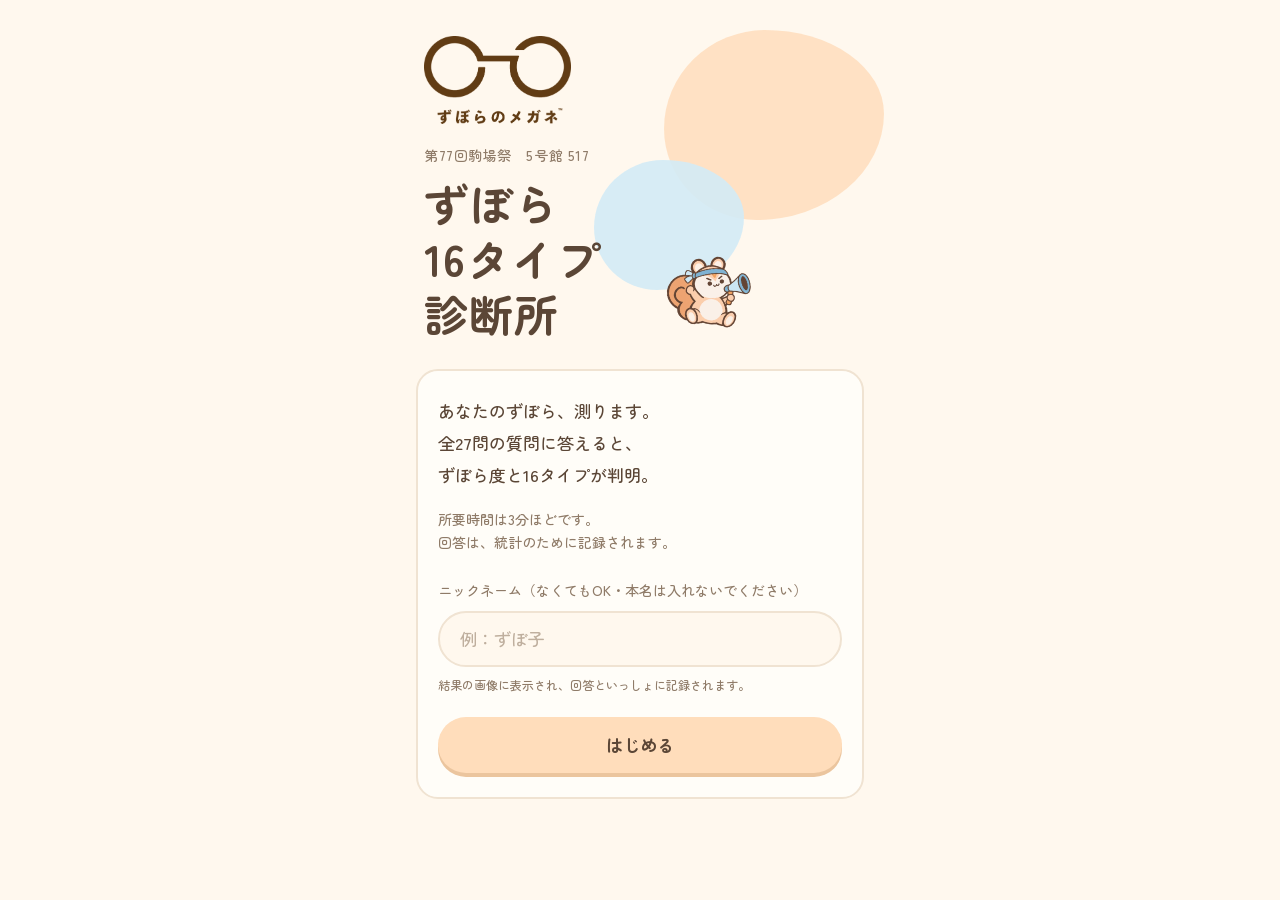
==== commit a20cb6ec: "結果の前に投票ページを自動で開くのをやめる（2026.0.7） 依頼者の指示。最後のボタンは「結果を見る」に戻す。結果画面の投票ボタンは残す。  Co-Authored-By: Claude Opus" ====
--- a/index.html
+++ b/index.html
@@ -1,5 +1,5 @@
 <!doctype html>
-<!-- tools/build.py が index.src.html から作ったファイル。直接編集しない（2026.0.6） -->
+<!-- tools/build.py が index.src.html から作ったファイル。直接編集しない（2026.0.7） -->
 <html lang="ja">
 <head>
   <meta charset="utf-8">
@@ -279,16 +279,6 @@
 .scale-labels .agree { color: #D98A4E; }
 .scale-labels .disagree { color: #5E9DBE; }
 
-.vote-first {
-  margin: 18px 0 0;
-  padding: 12px 16px;
-  border-radius: 16px;
-  background: var(--blue);
-  font-size: 14px;
-  line-height: 1.7;
-  text-wrap: pretty;
-}
-.vote-first b { color: #3F7FA0; }
 .pager {
   display: grid;
   grid-template-columns: 1fr 2fr;
@@ -378,7 +368,6 @@
         <p class="progress-text"><span id="progress-count">0</span> / 27</p>
       </header>
       <ol class="questions" id="questions"></ol>
-      <p class="vote-first" id="vote-first" hidden>最後のボタンを押すと、駒場祭公式サイトの<b>投票ページ</b>が別のタブで開きます。<br>投票が終わったら、このページに戻ると結果が表示されています。</p>
       <div class="pager">
         <button type="button" class="btn btn-sub" id="btn-back">もどる</button>
         <button type="button" class="btn btn-main" id="btn-next">次へ</button>
@@ -420,7 +409,7 @@
     </li>
   </template>
 
-  <script type="module">var O=[{id:"A1-1",axis:"A1",reverse:!1,text:"\u4EBA\u524D\u3067\u306F\u3061\u3083\u3093\u3068\u3057\u3066\u3044\u308B\u4EBA\u3060\u3068\u601D\u308F\u308C\u3066\u3044\u308B\u81EA\u4FE1\u304C\u3042\u308B"},{id:"A1-2",axis:"A1",reverse:!1,text:"\u554F\u984C\u304C\u751F\u3058\u305F\u3068\u304D\u3001\u4EBA\u306B\u76F8\u8AC7\u305B\u305A\u4E00\u4EBA\u3067\u62B1\u3048\u8FBC\u3080\u307B\u3046\u3060"},{id:"A1-3",axis:"A1",reverse:!0,text:"\u81EA\u5206\u306E\u5931\u6557\u8AC7\u3092\u8A71\u3059\u3053\u3068\u306B\u62B5\u6297\u306F\u306A\u3044"},{id:"A2-1",axis:"A2",reverse:!1,text:"\u81EA\u5206\u306E\u8208\u5473\u5206\u91CE\u306B\u306F\u52AA\u529B\u3092\u60DC\u3057\u307E\u306A\u3044"},{id:"A2-2",axis:"A2",reverse:!1,text:"\u597D\u304D\u306A\u4EBA\u306B\u4F1A\u3046\u305F\u3081\u306A\u3089\u3001\u3069\u3093\u306A\u306B\u9762\u5012\u306A\u3053\u3068\u3067\u3082\u9811\u5F35\u308C\u308B"},{id:"A2-3",axis:"A2",reverse:!0,text:"\u8208\u5473\u306E\u306A\u3044\u3053\u3068\u306B\u3082\u71B1\u610F\u3092\u6301\u3063\u3066\u53D6\u308A\u7D44\u3080"},{id:"A3-1",axis:"A3",reverse:!1,text:"\u4F55\u304B\u306E\u7BC0\u76EE\u3054\u3068\u306B\u3001\u81EA\u5206\u306E\u751F\u6D3B\u306B\u3064\u3044\u3066\u306E\u76EE\u6A19\u3092\u7ACB\u3066\u304C\u3061\u3060"},{id:"A3-2",axis:"A3",reverse:!1,text:"\u81EA\u5206\u306F\u4ED6\u4EBA\u306E\u6307\u6458\u3092\u7D20\u76F4\u306B\u53D7\u3051\u5165\u308C\u3089\u308C\u308B\u30BF\u30A4\u30D7\u3060\u3068\u601D\u3046"},{id:"A3-3",axis:"A3",reverse:!0,text:"\u300C\u305A\u307C\u3089\u300D\u306F\u81EA\u5206\u306E\u6301\u3061\u5473\u3067\u3042\u3063\u3066\u3001\u5F31\u307F\u3067\u306F\u306A\u3044"},{id:"A4-1",axis:"A4",reverse:!0,text:"\u4F55\u304B\u3092\u59CB\u3081\u3088\u3046\u3068\u3059\u308B\u524D\u306B\u3001\u3068\u308A\u3042\u3048\u305A\u3060\u3089\u3051\u308B\u3053\u3068\u304C\u591A\u3044"},{id:"A4-2",axis:"A4",reverse:!1,text:"\u3084\u3089\u306A\u3044\u3068\u3044\u3051\u306A\u3044\u3053\u3068\u306F\u3001\u59CB\u3081\u306A\u3044\u3068\u3044\u3046\u3088\u308A\u59CB\u3081\u3066\u3082\u96C6\u4E2D\u3067\u304D\u306A\u3044\u30BF\u30A4\u30D7\u3060"},{id:"A4-3",axis:"A4",reverse:!0,text:"\u6C17\u3065\u3044\u305F\u3089\u4F55\u3082\u624B\u3092\u4ED8\u3051\u306A\u3044\u307E\u307E\u6DF1\u591C\u306B\u306A\u3063\u3066\u3044\u308B\u3053\u3068\u304C\u3088\u304F\u3042\u308B"},{id:"Z-1",axis:"Z",reverse:!0,text:"\u8AB2\u984C\u3084\u4ED5\u4E8B\u306F\u3001\u7DE0\u3081\u5207\u308A\u3088\u308A\u524D\u306B\u4F59\u88D5\u3092\u3082\u3063\u3066\u7D42\u308F\u3089\u305B\u3066\u3044\u308B"},{id:"Z-2",axis:"Z",reverse:!1,text:"\u98DF\u6750\u306E\u8CDE\u5473\u671F\u9650\u30FB\u6D88\u8CBB\u671F\u9650\u3092\u904E\u304E\u3066\u3057\u307E\u3046\u3053\u3068\u304C\u3088\u304F\u3042\u308B"},{id:"Z-3",axis:"Z",reverse:!0,text:"\u6D17\u6FEF\u7269\u306F\u4E7E\u3044\u305F\u3089\u3059\u3050\u306B\u7573\u3093\u3067\u3057\u307E\u3063\u3066\u3044\u308B"},{id:"Z-4",axis:"Z",reverse:!1,text:"\u76EE\u899A\u307E\u3057\u6642\u8A08\u3092\u4F55\u91CD\u306B\u3082\u304B\u3051\u3066\u3044\u308B"},{id:"Z-5",axis:"Z",reverse:!1,text:"\u300C\u3053\u306E\u6642\u9593\u306B\u306A\u3063\u305F\u3089\u59CB\u3081\u3088\u3046\u300D\u3067\u59CB\u3081\u3089\u308C\u306A\u3044\u3053\u3068\u304C\u591A\u3044"},{id:"Z-6",axis:"Z",reverse:!1,text:"\u6BCE\u65E5\u540C\u3058\u6642\u9593\u306B\u540C\u3058\u3053\u3068\u3092\u3059\u308B\u306E\u306F\u82E6\u624B\u3060"},{id:"Z-7",axis:"Z",reverse:!1,text:"\u6C17\u3065\u3044\u305F\u3089\u30B4\u30DF\u304C\u90E8\u5C4B\u4E2D\u306B\u305F\u307E\u3063\u3066\u3044\u308B"},{id:"Z-8",axis:"Z",reverse:!0,text:"\u304A\u98A8\u5442\u306E\u3042\u3068\u306F\u3001\u9AEA\u3092\u304D\u3061\u3093\u3068\u4E7E\u304B\u3057\u3066\u304B\u3089\u5BDD\u308B"},{id:"Z-9",axis:"Z",reverse:!1,text:"\u76F8\u624B\u65B9\u306B\u8A00\u308F\u308C\u308B\u307E\u3067\u4E88\u5B9A\u3092\u5FD8\u308C\u3066\u3044\u308B\u3053\u3068\u304C\u591A\u3044"},{id:"Z-10",axis:"Z",reverse:!1,text:"\u4F7F\u3063\u3066\u3044\u306A\u3044\u30B5\u30FC\u30D3\u30B9\u306E\u5B9A\u671F\u8CFC\u5165\u89E3\u9664\u3092\u5FD8\u308C\u304C\u3061\u3060"},{id:"Z-11",axis:"Z",reverse:!0,text:"\u4F11\u307F\u306E\u65E5\u3067\u3082\u3001\u5E73\u65E5\u3068\u540C\u3058\u304F\u3089\u3044\u306E\u6642\u9593\u306B\u8D77\u304D\u3066\u3044\u308B"},{id:"Z-12",axis:"Z",reverse:!0,text:"\u6574\u7406\u6574\u9813\u306F\u5F97\u610F\u306A\u307B\u3046\u3060"},{id:"Z-13",axis:"Z",reverse:!0,text:"\u5C4A\u3044\u305F\u30E1\u30FC\u30EB\u3084\u30E1\u30C3\u30BB\u30FC\u30B8\u306F\u306A\u308B\u3079\u304F\u65E9\u304F\u8FD4\u3059"},{id:"Z-14",axis:"Z",reverse:!0,text:"\u5927\u4E8B\u306A\u3082\u306E\u306F\u306A\u304F\u3055\u306A\u3044\u81EA\u4FE1\u304C\u3042\u308B"},{id:"Z-15",axis:"Z",reverse:!1,text:"\u81EA\u5206\u306F\u305A\u307C\u3089\u3060\u3068\u601D\u3046"}],H="Z-15",de=["Z-3","A2-1","Z-9","A4-2","Z-12","A1-3","Z-5","A3-1","Z-14","A1-1","Z-7","A4-3","Z-2","A2-3","Z-11","A3-3","Z-6","A4-1","Z-13","A2-2","Z-1","A1-2","Z-10","A3-2","Z-8","Z-4","Z-15"],D=9;var R={risu:{label:"\u30EA\u30B9",stray:!1,focus:!0},koala:{label:"\u30B3\u30A2\u30E9",stray:!1,focus:!1},tanuki:{label:"\u305F\u306C\u304D",stray:!0,focus:!0},neko:{label:"\u306D\u3053",stray:!0,focus:!1}},fe=[{id:"01",animal:"risu",hide:!0,improve:!0,name:"\u9670\u3067\u9811\u5F35\u308B\u30EA\u30B9",desc:"\u597D\u304D\u306A\u3053\u3068\u306E\u305F\u3081\u306A\u3089\u8AB0\u3088\u308A\u3082\u52D5\u3051\u308B\u306E\u306B\u3001\u305D\u308C\u4EE5\u5916\u306F\u3074\u305F\u308A\u3068\u6B62\u307E\u3063\u3066\u3057\u307E\u3046\u3002\u3057\u304B\u3082\u9811\u5F35\u3063\u3066\u3044\u308B\u59FF\u306F\u3042\u307E\u308A\u898B\u305B\u305F\u304F\u306A\u3044\u30BF\u30A4\u30D7\u3002\u300C\u6C17\u3065\u3044\u305F\u3089\u76F4\u3063\u3066\u305F\u300D\u3092\u5BC6\u304B\u306B\u76EE\u6307\u3057\u3066\u3044\u308B\u3002"},{id:"02",animal:"risu",hide:!0,improve:!1,name:"\u5B8C\u5168\u9632\u5FA1\u578B\u30EA\u30B9",desc:"\u597D\u304D\u306A\u3053\u3068\u4EE5\u5916\u306F\u5FB9\u5E95\u7684\u306B\u52D5\u304B\u306A\u3044\u3057\u3001\u305D\u308C\u3092\u76F4\u305D\u3046\u3068\u3082\u601D\u3063\u3066\u3044\u306A\u3044\u3002\u3067\u3082\u4EBA\u524D\u3067\u306F\u30DC\u30ED\u3092\u51FA\u3055\u306A\u3044\u3002\u5B88\u308A\u306E\u59FF\u52E2\u304C\u5B8C\u74A7\u3059\u304E\u3066\u3001\u9006\u306B\u4F55\u3092\u8003\u3048\u3066\u3044\u308B\u304B\u8AAD\u3081\u306A\u3044\u3002"},{id:"03",animal:"risu",hide:!1,improve:!0,name:"\u767A\u4FE1\u7CFB\u30EA\u30B9",desc:"\u8208\u5473\u306E\u3042\u308B\u3053\u3068\u306B\u306F\u5168\u529B\u3001\u305D\u308C\u4EE5\u5916\u306F\u5802\u3005\u3068\u5F8C\u56DE\u3057\u3002\u3057\u304B\u3082\u300C\u3053\u308C\u304B\u3089\u76F4\u3057\u307E\u3059\u300D\u3068\u5468\u308A\u306B\u5BA3\u8A00\u3059\u308B\u30BF\u30A4\u30D7\u3002\u6709\u8A00\u5B9F\u884C\u3067\u304D\u308B\u304B\u306F\u3001\u307E\u305F\u5225\u306E\u8A71\u3002"},{id:"04",animal:"risu",hide:!1,improve:!1,name:"\u76F4\u9032\u578B\u30EA\u30B9",desc:"\u597D\u304D\u306A\u3053\u3068\u4EE5\u5916\u306F\u52D5\u304B\u306A\u3044\u81EA\u5206\u3092\u3001\u96A0\u3057\u3082\u3057\u306A\u3051\u308C\u3070\u6C17\u306B\u3082\u3057\u3066\u3044\u306A\u3044\u3002\u300C\u3053\u308C\u304C\u81EA\u5206\u306E\u30DA\u30FC\u30B9\u300D\u3092\u5730\u3067\u884C\u304F\u3002\u5468\u308A\u306B\u4F55\u3068\u8A00\u308F\u308C\u3066\u3082\u3001\u6728\u306E\u5B9F\u3092\u96C6\u3081\u308B\u624B\u306F\u6B62\u3081\u306A\u3044\u3002"},{id:"05",animal:"koala",hide:!0,improve:!0,name:"\u30B3\u30BD\u7DF4\u30B3\u30A2\u30E9",desc:"\u5168\u4F53\u7684\u306B\u4F4E\u71C3\u8CBB\u30E2\u30FC\u30C9\u3060\u304C\u3001\u5B9F\u306F\u300C\u305D\u308D\u305D\u308D\u76F4\u3055\u306A\u304D\u3083\u300D\u3068\u4E00\u4EBA\u3067\u601D\u3063\u3066\u3044\u308B\u3002\u7701\u30A8\u30CD\u306A\u308A\u306B\u53CD\u7701\u306F\u3057\u3066\u3044\u308B\u3001\u3068\u3044\u3046\u306E\u304C\u30DD\u30A4\u30F3\u30C8\u3002\u4EBA\u306B\u306F\u898B\u305B\u306A\u3044\u30B3\u30BD\u7DF4\u3092\u3001\u4ECA\u65E5\u3082\u3069\u3053\u304B\u3067\u3084\u3063\u3066\u3044\u308B\u304B\u3082\u3057\u308C\u306A\u3044\u3002"},{id:"06",animal:"koala",hide:!0,improve:!1,name:"\u5FCD\u8005\u30BF\u30A4\u30D7\u30B3\u30A2\u30E9",desc:"\u4F55\u3092\u3059\u308B\u306B\u3082\u52D5\u304B\u306A\u3044\u30BF\u30A4\u30D7\u3060\u304C\u3001\u305D\u308C\u3092\u8868\u306B\u306F\u51FA\u3055\u306A\u3044\u3002\u3080\u3057\u308D\u4F55\u3092\u3057\u3066\u3044\u308B\u306E\u304B\u5468\u308A\u306B\u306F\u5168\u304F\u5206\u304B\u3089\u306A\u3044\u3002\u6C17\u914D\u3092\u6D88\u3059\u306E\u304C\u5F97\u610F\u3059\u304E\u3066\u3001\u672C\u4EBA\u3059\u3089\u6C17\u3065\u304B\u308C\u3066\u3044\u308B\u3053\u3068\u306B\u6C17\u3065\u3044\u3066\u3044\u306A\u3044\u3002"},{id:"07",animal:"koala",hide:!1,improve:!0,name:"\u524D\u5411\u304D\u30B3\u30A2\u30E9",desc:"\u57FA\u672C\u306F\u7701\u30A8\u30CD\u904B\u8EE2\u3060\u304C\u3001\u300C\u76F4\u3057\u305F\u3044\u300D\u3068\u3044\u3046\u6C17\u6301\u3061\u3060\u3051\u306F\u96A0\u3055\u305A\u516C\u8A00\u3057\u3066\u3044\u308B\u3002\u52D5\u304B\u306A\u3044\u306A\u308A\u306B\u524D\u3092\u5411\u3044\u3066\u3044\u308B\u306E\u304C\u6551\u3044\u3002\u76EE\u6A19\u3092\u7ACB\u3066\u308B\u3068\u3053\u308D\u307E\u3067\u306F\u3001\u8AB0\u3088\u308A\u3082\u65E9\u3044\u3002"},{id:"08",animal:"koala",hide:!1,improve:!1,name:"\u30CE\u30FC\u30AC\u30FC\u30C9\u30B3\u30A2\u30E9",desc:"\u5168\u65B9\u4F4D\u3067\u52D5\u304B\u306A\u3044\u3053\u3068\u3092\u3001\u96A0\u3057\u3082\u3057\u306A\u3051\u308C\u3070\u6C17\u306B\u3082\u3057\u3066\u3044\u306A\u3044\u3002\u5802\u3005\u3068\u3057\u305F\u7701\u30A8\u30CD\u30E9\u30A4\u30D5\u3092\u9001\u3063\u3066\u3044\u308B\u3002\u30B3\u30A2\u30E9\u304C\u4E00\u65E520\u6642\u9593\u7720\u308B\u3088\u3046\u306B\u3001\u4F11\u3080\u3053\u3068\u306B\u5168\u304F\u7F6A\u60AA\u611F\u304C\u306A\u3044\u3002"},{id:"09",animal:"tanuki",hide:!0,improve:!0,name:"\u81EA\u4E3B\u30C8\u30EC\u4E2D\u305F\u306C\u304D",desc:"\u597D\u304D\u306A\u5206\u91CE\u3067\u306F\u9A5A\u304F\u307B\u3069\u5668\u7528\u306B\u7ACB\u3061\u56DE\u308B\u304C\u3001\u305D\u308C\u4EE5\u5916\u306F\u59CB\u3081\u3066\u3082\u6C17\u3065\u3051\u3070\u8131\u7DDA\u3057\u3066\u3044\u308B\u3002\u3057\u304B\u3082\u672C\u4EBA\u306F\u3053\u3063\u305D\u308A\u7DF4\u7FD2\u4E2D\u306E\u3064\u3082\u308A\u3002\u5F97\u610F\u5206\u91CE\u306E\u5316\u3051\u3063\u3077\u308A\u306F\u3001\u8AB0\u306B\u3082\u6C17\u3065\u304B\u308C\u306A\u3044\u52AA\u529B\u306E\u8CDC\u7269\u3002"},{id:"10",animal:"tanuki",hide:!0,improve:!1,name:"\u64EC\u614B\u578B\u305F\u306C\u304D",desc:"\u5F97\u610F\u5206\u91CE\u3067\u306F\u5B8C\u74A7\u306B\u5316\u3051\u3089\u308C\u308B\u306E\u306B\u3001\u305D\u308C\u4EE5\u5916\u306F\u59CB\u3081\u305F\u77AC\u9593\u306B\u5225\u306E\u3053\u3068\u3078\u9038\u308C\u3066\u3044\u304F\u3002\u3057\u304B\u3082\u305D\u308C\u3092\u76F4\u3059\u6C17\u306F\u3042\u307E\u308A\u306A\u3044\u3002\u5468\u308A\u304B\u3089\u306F\u300C\u5668\u7528\u306A\u306E\u306B\u3001\u306A\u305C\u300D\u3068\u601D\u308F\u308C\u3066\u3044\u308B\u3002"},{id:"11",animal:"tanuki",hide:!1,improve:!0,name:"\u304C\u3093\u3070\u308A\u4E2D\u305F\u306C\u304D",desc:"\u5F97\u610F\u5206\u91CE\u306F\u5DE7\u307F\u306B\u3053\u306A\u3059\u304C\u3001\u305D\u308C\u4EE5\u5916\u306F\u8131\u7DDA\u3057\u304C\u3061\u3002\u305F\u3060\u3057\u300C\u76F4\u3057\u305F\u3044\u300D\u3068\u3044\u3046\u6C17\u6301\u3061\u306F\u96A0\u3055\u305A\u53E3\u306B\u51FA\u3059\u3002\u5BA3\u8A00\u3060\u3051\u306F\u4E00\u4E01\u524D\u3001\u3068\u3044\u3046\u306E\u304C\u3053\u306E\u30BF\u30A4\u30D7\u306E\u611B\u5B0C\u3002"},{id:"12",animal:"tanuki",hide:!1,improve:!1,name:"\u3042\u308A\u306E\u307E\u307E\u305F\u306C\u304D",desc:"\u5F97\u610F\u5206\u91CE\u3067\u5316\u3051\u308B\u306E\u306F\u5F97\u610F\u3060\u304C\u3001\u305D\u308C\u4EE5\u5916\u306F\u3059\u3050\u5225\u306E\u3053\u3068\u306B\u6C17\u3092\u53D6\u3089\u308C\u308B\u3002\u305D\u308C\u3092\u96A0\u3057\u3082\u3057\u306A\u3051\u308C\u3070\u3001\u76F4\u305D\u3046\u3068\u3082\u601D\u3063\u3066\u3044\u306A\u3044\u3002\u5316\u3051\u306E\u76AE\u3082\u3001\u8131\u7DDA\u7656\u3082\u3001\u307E\u308B\u3054\u3068\u81EA\u5206\u3060\u3068\u601D\u3063\u3066\u3044\u308B\u3002"},{id:"13",animal:"neko",hide:!0,improve:!0,name:"\u3053\u3063\u305D\u308A\u7CFB\u306D\u3053",desc:"\u4F55\u3092\u3084\u3063\u3066\u3082\u6C17\u3065\u3051\u3070\u5225\u306E\u3053\u3068\u3092\u3057\u3066\u3044\u308B\u304C\u3001\u5FC3\u306E\u4E2D\u3067\u306F\u300C\u305D\u308D\u305D\u308D\u76F4\u3057\u305F\u3044\u300D\u3068\u601D\u3063\u3066\u3044\u308B\u3002\u305F\u3060\u3057\u305D\u308C\u3092\u4EBA\u306B\u306F\u898B\u305B\u306A\u3044\u3002\u6C17\u307E\u3050\u308C\u306A\u884C\u52D5\u306E\u88CF\u306B\u3001\u610F\u5916\u3068\u771F\u9762\u76EE\u306A\u4E00\u9762\u304C\u96A0\u308C\u3066\u3044\u308B\u3002"},{id:"14",animal:"neko",hide:!0,improve:!1,name:"\u79D8\u5BC6\u4E3B\u7FA9\u306E\u306D\u3053",desc:"\u8208\u5473\u306E\u5BFE\u8C61\u304C\u6B21\u3005\u306B\u79FB\u308A\u3001\u4F55\u3082\u6700\u5F8C\u307E\u3067\u3084\u308A\u5207\u3089\u306A\u3044\u3002\u305D\u308C\u3092\u76F4\u3059\u6C17\u3082\u3042\u307E\u308A\u306A\u3044\u304C\u3001\u305D\u3082\u305D\u3082\u3042\u307E\u308A\u4EBA\u306B\u898B\u305B\u3066\u3044\u306A\u3044\u3002\u30DE\u30A4\u30DA\u30FC\u30B9\u3092\u8CAB\u304F\u59FF\u306F\u3001\u307E\u3055\u306B\u732B\u3089\u3057\u3044\u3068\u8A00\u3048\u308B\u3002"},{id:"15",animal:"neko",hide:!1,improve:!0,name:"\u884C\u9032\u4E2D\u306D\u3053",desc:"\u6C17\u5206\u6B21\u7B2C\u3067\u3042\u3061\u3053\u3061\u306B\u8208\u5473\u304C\u79FB\u308B\u3053\u3068\u3092\u3001\u5802\u3005\u3068\u516C\u8A00\u3057\u3066\u3044\u308B\u3002\u3057\u304B\u3082\u300C\u76F4\u3057\u305F\u3044\u300D\u3068\u3044\u3046\u6C17\u6301\u3061\u3082\u96A0\u3055\u306A\u3044\u3002\u5BA3\u8A00\u306F\u3059\u308B\u304C\u3001\u6B21\u306E\u77AC\u9593\u306B\u306F\u5225\u306E\u65B9\u5411\u306B\u6B69\u304D\u51FA\u3057\u3066\u3044\u308B\u304B\u3082\u3057\u308C\u306A\u3044\u3002"},{id:"16",animal:"neko",hide:!1,improve:!1,name:"\u6211\u304C\u9053\u76F4\u9032\u306D\u3053",desc:"\u4F55\u3092\u3057\u3066\u3082\u6C17\u3065\u3051\u3070\u8131\u7DDA\u3057\u3066\u3044\u308B\u304C\u3001\u305D\u308C\u3092\u5168\u304F\u96A0\u3055\u306A\u3044\u3057\u3001\u76F4\u3059\u6C17\u3082\u306A\u3044\u3002\u958B\u304D\u76F4\u308A\u306E\u6975\u81F4\u3068\u3082\u8A00\u3048\u308B\u3002\u305A\u307C\u3089\u306E\u5B8C\u6210\u5F62\u3068\u3057\u3066\u3001\u5802\u3005\u3068\u80F8\u3092\u5F35\u3063\u3066\u3044\u3044\u3002"}];var z="https://www.komabasai.net/77/project/428/",ue="2026.0.6",me={mean:45,sd:20,min:20,max:80,digits:1},pe={A1:10,A2:13,A3:10,A4:10},he=10,Q="https://script.google.com/macros/s/AKfycbxvisfnuhw1GRnsxjgtwrRsMuwxJYWWa9SUpEUs3E1ELSkiQhYj2SOyhGl3EWql_zHW/exec",V=["01","02","03","04","05","06","07","08","09","10","11","12","13","14","15","16"],J="webp",M="assets/logo.png",xe={title:"\u305A\u307C\u308916\u30BF\u30A4\u30D7\u8A3A\u65AD\u6240",place:"\u7B2C77\u56DE\u99D2\u5834\u796D\u300011/21\uFF08\u571F\uFF095\u53F7\u9928 517\u6559\u5BA4"};function $e(e,t){return e.reverse?6-t:t}function qe(e){let t={A1:0,A2:0,A3:0,A4:0},n=0;for(let s of O){let o=e[s.id];if(!Number.isInteger(o)||o<0||o>6)throw new Error("\u56DE\u7B54\u304C\u4E0D\u6B63\u3067\u3059: ".concat(s.id,"=").concat(o));let l=$e(s,o);s.axis==="Z"?n+=l:t[s.axis]+=l}return{axes:t,zuboraRaw:n}}function C(e,t="A1"){return e>=pe[t]}function We({hide:e,improve:t,stray:n,focus:s}){let o=Object.keys(R).find(l=>R[l].stray===n&&R[l].focus===s);return fe.find(l=>l.animal===o&&l.hide===e&&l.improve===t)}function je(e){return We({hide:C(e.A1,"A1"),focus:C(e.A2,"A2"),improve:C(e.A3,"A3"),stray:C(e.A4,"A4")})}function Xe(e){return he+e}function Ye(e,t=me){let n=50+10*(e-t.mean)/t.sd,s=Math.min(t.max,Math.max(t.min,n)),o=10**t.digits;return Math.round(s*o)/o}function ge(e){let{axes:t,zuboraRaw:n}=qe(e),s=je(t);return{axes:t,zuboraRaw:n,zuboraPercent:Xe(n),deviation:Ye(n),type:s}}function ve({fixed:e=!1,random:t=Math.random}={}){if(e)return[...de];let n=O.map(s=>s.id).filter(s=>s!==H);for(let s=n.length-1;s>0;s--){let o=Math.floor(t()*(s+1));[n[s],n[o]]=[n[o],n[s]]}return n.push(H),n}var $=1080,K=1350,v={bg:"#FFF8EE",paper:"#FFFDF8",line:"#F0E3D2",ink:"#5B4636",inkSoft:"#8F7B68",orange:"#FFDDBB",orangeDeep:"#EFA46A",blue:"#D3ECF7",blueDeep:"#7DB7D5",faint:"#EADBC8"},Ge="'ZenMaru', 'Hiragino Maru Gothic ProN', 'Hiragino Sans', sans-serif",x=(e,t)=>"".concat(e," ").concat(t,"px ").concat(Ge),He="\u3001\u3002\uFF0C\uFF0E\u30FB\uFF1A\uFF1B\uFF1F\uFF01\u30FC\u2026\u300D\u300F\uFF09\u3009\u300B\u3011\u3083\u3085\u3087\u3063\u3041\u3043\u3045\u3047\u3049\u30E3\u30E5\u30E7\u30C3\u30A1\u30A3\u30A5\u30A7\u30A9";async function ee(){if(document.fonts)try{await Promise.all([document.fonts.load(x(500,40),"\u305A\u307C\u3089"),document.fonts.load(x(700,40),"\u305A\u307C\u3089")])}catch{}}function q(e,t,n,s,o,l){e.beginPath(),e.moveTo(t+l,n),e.arcTo(t+s,n,t+s,n+o,l),e.arcTo(t+s,n+o,t,n+o,l),e.arcTo(t,n+o,t,n,l),e.arcTo(t,n,t+s,n,l),e.closePath()}function Ae(e,t,n,s,o,l,c){e.save(),e.fillStyle=l,e.beginPath();let a=c.length,m=c.map((A,E)=>{let y=E/a*Math.PI*2;return[t+Math.cos(y)*s*A,n+Math.sin(y)*o*A]});for(let A=0;A<a;A++){let[E,y]=m[A],[k,N]=m[(A+1)%a],I=(E+k)/2,S=(y+N)/2;A===0?e.moveTo(I,S):e.quadraticCurveTo(E,y,I,S)}let[p,h]=m[0],[T,L]=m[1];e.quadraticCurveTo(p,h,(p+T)/2,(h+L)/2),e.fill(),e.restore()}function Qe(e,t,n){let s=[],o="";for(let l of t){let c=o+l;e.measureText(c).width>n&&o&&!He.includes(l)?(s.push(o),o=l):o=c}return o&&s.push(o),s}function ye(e,t,n,s,o,l){let c=s;for(e.font=x(n,c);c>o&&e.measureText(t).width>l;)c-=2,e.font=x(n,c);return c}function Se(e){return new Promise(t=>{if(!e)return t(null);let n=new Image;n.onload=()=>t(n),n.onerror=()=>t(null),n.src=e})}function Ve(e,t,n,s,o,l,c){if(q(e,s,o,l,c,40),e.fillStyle=n.stray?"#EEF7FB":"#FFF3E6",e.fill(),t){let a=Math.min(l/t.width,c/t.height)*.92,m=t.width*a,p=t.height*a;e.drawImage(t,s+(l-m)/2,o+(c-p)/2,m,p);return}e.save(),e.setLineDash([14,12]),e.lineWidth=4,e.strokeStyle=v.faint,q(e,s+14,o+14,l-28,c-28,30),e.stroke(),e.restore(),e.fillStyle=v.faint,e.textAlign="center",e.textBaseline="middle",e.font=x(700,150),e.fillText(n.label,s+l/2,o+c/2-16),e.font=x(500,28),e.fillStyle=v.inkSoft,e.fillText("\u30A4\u30E9\u30B9\u30C8\u6E96\u5099\u4E2D",s+l/2,o+c-56)}function we(e,t,n,s,o,l,c,a,m){q(e,t,n,s,o,36),e.fillStyle=l,e.fill(),e.fillStyle=v.ink,e.textAlign="center",e.textBaseline="alphabetic",e.font=x(500,30),e.fillText(c,t+s/2,n+50),e.font=x(700,86);let p=e.measureText(a).width;e.font=x(700,40);let h=m?e.measureText(m).width+6:0,T=t+(s-p-h)/2;e.textAlign="left",e.font=x(700,86),e.fillText(a,T,n+o-28),m&&(e.font=x(700,40),e.fillText(m,T+p+6,n+o-32))}async function Ee(e,t,n=""){await ee();let s=await Se(t),o=await Se(M),l=R[e.type.animal],c=document.createElement("canvas");c.width=$,c.height=K;let a=c.getContext("2d");a.fillStyle=v.bg,a.fillRect(0,0,$,K),Ae(a,980,110,230,200,v.orange,[1,.94,1.06,.97,1.04,.92,1.02,.98]),Ae(a,90,1270,220,180,v.blue,[.96,1.05,.93,1.03,.98,1.06,.95,1.01]),q(a,56,56,$-112,K-112,56),a.fillStyle=v.paper,a.fill(),a.lineWidth=4,a.strokeStyle=v.line,a.stroke();let m=$/2;if(a.textAlign="center",a.textBaseline="alphabetic",o){let S=o.width/o.height*84;a.drawImage(o,m-S/2,68,S,84)}a.fillStyle=v.inkSoft,a.font=x(500,o?28:30),a.fillText(xe.title,m,o?192:140),a.fillStyle=v.ink,a.font=x(500,40);let p=n?"".concat(n,"\u3055\u3093\u306E\u305A\u307C\u3089\u30BF\u30A4\u30D7\u306F"):"\u3042\u306A\u305F\u306E\u305A\u307C\u3089\u30BF\u30A4\u30D7\u306F";ye(a,p,500,40,28,800),a.fillText(p,m,o?244:222);let h=e.type.name,T=ye(a,h,700,96,56,780),L=a.measureText(h).width;a.font=x(500,40);let A=a.measureText("\u3067\u3059").width,E=12,y=m-(L+E+A)/2;a.textAlign="left",a.font=x(700,T),a.fillText(h,y,336),a.font=x(500,40),a.fillText("\u3067\u3059",y+L+E,336),Ve(a,s,l,220,380,640,390),we(a,128,806,400,160,v.orange,"\u305A\u307C\u3089\u5EA6",String(e.zuboraPercent),"%"),we(a,552,806,400,160,v.blue,"\u504F\u5DEE\u5024",e.deviation.toFixed(1),""),a.fillStyle=v.ink,a.textAlign="left",a.font=x(500,32);let k=Qe(a,e.type.desc,820),N=50;return k.slice(0,5).forEach((I,S)=>a.fillText(I,130,1032+S*N)),c}function be(e){return new Promise(t=>e.toBlob(t,"image/png"))}function Je(){if(crypto.randomUUID)return crypto.randomUUID();let e=new Uint8Array(16);return crypto.getRandomValues(e),[...e].map(t=>t.toString(16).padStart(2,"0")).join("")}function Te({answers:e,result:t,mode:n,test:s,nick:o=""}){return{v:ue,sid:Je(),mode:n,test:!!s,answers:e,axes:t.axes,zRaw:t.zuboraRaw,type:t.type.id,nick:String(o).slice(0,10)}}var ke="zubora-unsent";function ne(){try{return JSON.parse(localStorage.getItem(ke))||[]}catch{return[]}}function se(e){try{localStorage.setItem(ke,JSON.stringify(e.slice(-50)))}catch{}}function Ie(e,t){return fetch(t,{method:"POST",mode:"no-cors",headers:{"Content-Type":"text/plain;charset=utf-8"},body:JSON.stringify(e),keepalive:!0})}function Le(e,t=Q){if(t)try{Ie(e,t).catch(()=>{se(ne().concat([e]))})}catch{}}var te=!1;function re(e=Q){if(!e||te)return;let t=ne();t.length&&(te=!0,se([]),Promise.all(t.map(n=>Ie(n,e).then(()=>null,()=>n))).then(n=>{let s=n.filter(Boolean);s.length&&se(ne().concat(s))}).finally(()=>{te=!1}))}var Ke=[22,40],et=[72,104],Ze=90,Oe=16,w=(e,t)=>e+Math.random()*(t-e);function Re(e,t){let n=window.matchMedia("(prefers-reduced-motion: reduce)").matches,s=[],o=!1,l=0,c=0,a=!1;function m(){return{w:e.clientWidth,h:e.clientHeight}}function p(r,d){let{w:g,h:i}=m(),b=r.size;d?(r.hx=w(-b,g),r.hy=w(-b,i)):Math.random()<g/(g+i)?(r.hx=w(-b,g*.8),r.hy=-b-w(0,i*.3)):(r.hx=-b-w(0,g*.3),r.hy=w(-b,i*.6));let _=w(35,55)*(Math.PI/180),G=w(...Ke);if(r.vx=Math.cos(_)*G,r.vy=Math.sin(_)*G,r.spin=360*G/(Math.hypot(g,i)+2*b),r.rot=w(-15,15),r.x=r.hx,r.y=r.hy,r.dx=0,r.dy=0,r.mode="fall",!d&&t.length>2){let Ce=new Set(s.filter(Z=>Z!==r).map(Z=>Z.src)),ce=t.filter(Z=>!Ce.has(Z)&&Z!==r.src);r.src=ce[Math.floor(Math.random()*ce.length)],r.el.src=r.src}}function h(r){let d=document.createElement("img");d.className="fall-item",d.src=r,d.alt="",d.draggable=!1;let g={el:d,src:r,size:w(...et),rot:0,mode:"fall",pointer:null};d.style.width="".concat(g.size,"px"),d.addEventListener("pointerdown",i=>T(g,i)),d.addEventListener("pointermove",i=>L(g,i)),d.addEventListener("pointerup",i=>A(g,i)),d.addEventListener("pointercancel",i=>A(g,i)),e.append(d),s.push(g)}function T(r,d){d.preventDefault(),r.el.setPointerCapture(d.pointerId),r.pointer=d.pointerId,r.mode="drag",r.offX=d.clientX-r.x,r.offY=d.clientY-r.y,r.el.classList.add("is-held")}function L(r,d){r.pointer===d.pointerId&&(r.x=d.clientX-r.offX,r.y=d.clientY-r.offY)}function A(r,d){r.pointer===d.pointerId&&(r.pointer=null,r.mode="return",r.dx=0,r.dy=0,r.el.classList.remove("is-held"))}function E(r){let{w:d,h:g}=m();for(let i of s){if(n||(i.hx+=i.vx*r,i.hy+=i.vy*r,i.rot+=i.spin*r),i.mode==="fall")i.x=i.hx,i.y=i.hy;else if(i.mode==="return"){let b=Ze*(i.hx-i.x)-Oe*i.dx,_=Ze*(i.hy-i.y)-Oe*i.dy;i.dx+=b*r,i.dy+=_*r,i.x+=i.dx*r,i.y+=i.dy*r,Math.hypot(i.hx-i.x,i.hy-i.y)<.5&&Math.hypot(i.dx,i.dy)<5&&(i.mode="fall")}i.mode==="fall"&&(i.hx>d+i.size||i.hy>g+i.size)&&p(i,!1),i.el.style.transform="translate3d(".concat(i.x,"px, ").concat(i.y,"px, 0) rotate(").concat(i.rot,"deg)")}}function y(r){if(!o)return;let d=Math.min(.05,(r-l)/1e3||0);l=r,E(d),c=requestAnimationFrame(y)}let k=[...t].sort(()=>Math.random()-.5),N=Math.min(2,Math.max(k.length,k.length?6:0));for(let r=0;r<N;r++)h(k[r%k.length]);function I(){o||!s.length||(!a&&e.clientWidth>0&&(s.forEach((r,d)=>p(r,d===0)),a=!0),o=!0,l=performance.now(),c=requestAnimationFrame(y))}function S(){o=!1,cancelAnimationFrame(c)}return document.addEventListener("visibilitychange",()=>{document.hidden?S():e.closest("[hidden]")||I()}),{start:I,stop:S,items:s}}function Fe(){let e=["#FFDDBB","#D3ECF7","#FDE8C8","#E3F1F8"];return["\u30EA\u30B9","\u30B3\u30A2\u30E9","\u305F\u306C\u304D","\u306D\u3053"].map((t,n)=>{let s='<svg xmlns="http://www.w3.org/2000/svg" viewBox="0 0 120 120">\n      <circle cx="60" cy="60" r="54" fill="'.concat(e[n],'" stroke="#EFA46A" stroke-width="4" stroke-dasharray="10 8"/>\n      <text x="60" y="68" font-size="24" text-anchor="middle" fill="#8F7B68" font-family="sans-serif">').concat(t,"</text></svg>");return"data:image/svg+xml;charset=utf-8,".concat(encodeURIComponent(s))})}var ie=new URLSearchParams(location.search),F=ie.get("staff")==="1"?"staff":"self",tt=ie.get("test")==="1",ae="zubora-state-".concat(F),nt=Object.fromEntries(O.map(e=>[e.id,e])),le=O.length,De=Math.ceil(le/D),st=["\u305D\u3046\u601D\u308F\u306A\u3044","\u3042\u307E\u308A\u305D\u3046\u601D\u308F\u306A\u3044","\u3084\u3084\u305D\u3046\u601D\u308F\u306A\u3044","\u3069\u3061\u3089\u3067\u3082\u306A\u3044","\u3084\u3084\u305D\u3046\u601D\u3046","\u308F\u308A\u3068\u305D\u3046\u601D\u3046","\u305D\u3046\u601D\u3046"],f=e=>document.querySelector(e),Me={start:f("#start"),quiz:f("#quiz"),result:f("#result")},U=f("#questions"),rt=f("#tpl-question"),u=null,W=null,P=null;function X(){try{sessionStorage.setItem(ae,JSON.stringify(u))}catch{}}function ot(){try{let e=JSON.parse(sessionStorage.getItem(ae));if(e&&Array.isArray(e.order)&&e.order.length===le&&e.answers)return e}catch{}return null}function Pe(){try{sessionStorage.removeItem(ae)}catch{}}var it=ie.get("demo")==="1"?Fe():V.map(e=>"assets/types/".concat(e,".").concat(J)),j={start(){},stop(){}};function Ne(){j=Re(f("#fall-layer"),it),Me.start.hidden||j.start()}document.readyState==="complete"?setTimeout(Ne,300):window.addEventListener("load",()=>setTimeout(Ne,300),{once:!0});function B(e){for(let[t,n]of Object.entries(Me))n.hidden=t!==e;window.scrollTo(0,0),e==="start"?j.start():j.stop()}function at(){return Object.keys(u.answers).length}function Ue(){let e=at();f("#progress-count").textContent=e,f(".progress-fill").style.width="".concat(e/le*100,"%")}function lt(e=u.page){return u.order.slice(e*D,(e+1)*D)}function oe(e,t="center"){let n=!window.matchMedia("(prefers-reduced-motion: reduce)").matches;e.scrollIntoView({behavior:n?"smooth":"auto",block:t})}function Be({scroll:e=!0}={}){let t=[...U.children],n=t.find(s=>u.answers[s.dataset.id]===void 0);for(let s of t)s.classList.toggle("is-active",s===n),s.classList.toggle("is-dim",!!n&&s!==n);e&&(n?oe(n):oe(f("#btn-next"),"end"))}function Y(){U.textContent="";let e=u.page*D;lt().forEach((s,o)=>{let l=nt[s],c=rt.content.firstElementChild.cloneNode(!0);c.dataset.id=s,c.querySelector(".q-no").textContent=e+o+1;let a=c.querySelector(".q-body");a.textContent=l.text,a.id="q-".concat(s);let m=c.querySelector(".scale");m.setAttribute("aria-labelledby",a.id);for(let p=6;p>=0;p--){let h=document.createElement("button");h.type="button",h.className="dot",h.dataset.v=p,h.setAttribute("role","radio"),h.setAttribute("aria-checked",String(u.answers[s]===p)),h.setAttribute("aria-label",st[p]),m.append(h)}U.append(c)}),f("#btn-back").hidden=u.page===0;let t=u.page===De-1,n=t&&z&&F!=="staff";f("#btn-next").textContent=n?"\u6295\u7968\u3057\u3066\u7D50\u679C\u3092\u898B\u308B":t?"\u7D50\u679C\u3092\u898B\u308B":"\u6B21\u3078",f("#vote-first").hidden=!n,Ue(),Be({scroll:!1})}U.addEventListener("click",e=>{let t=e.target.closest(".dot");if(!t)return;let n=t.closest(".q"),s=n.dataset.id,o=u.answers[s]===void 0;u.answers[s]=Number(t.dataset.v);for(let l of n.querySelectorAll(".dot"))l.setAttribute("aria-checked",String(l===t));n.classList.remove("is-missing"),X(),Ue(),Be({scroll:o})});function _e(){let e=f("#nickname").value.replace(/[\u0000-\u001f\u007f]/g,"").trim().slice(0,10);u={order:ve({fixed:F==="staff"}),answers:{},page:0,nick:e},X(),B("quiz"),Y()}f("#btn-start").addEventListener("click",_e);f("#nickname").addEventListener("keydown",e=>{e.key==="Enter"&&!e.isComposing&&(e.preventDefault(),_e())});f("#btn-back").addEventListener("click",()=>{u.page!==0&&(u.page-=1,X(),Y(),window.scrollTo(0,0))});f("#btn-next").addEventListener("click",()=>{let e=[...U.children].find(t=>u.answers[t.dataset.id]===void 0);if(e){e.classList.remove("is-missing"),e.offsetWidth,e.classList.add("is-missing"),oe(e);return}if(u.page<De-1){u.page+=1,X(),Y(),window.scrollTo(0,0);return}if(z&&F!=="staff")try{let t=window.open(z,"_blank");t&&(t.opener=null)}catch{}dt()});function ct(e){return V.includes(e)?"assets/types/".concat(e,".").concat(J):null}async function dt(){let e=ge(u.answers);Le(Te({answers:u.answers,result:e,mode:F,test:tt,nick:u.nick||""})),Pe(),B("result");let t=f("#result-img");f("#result-wait").hidden=!1,t.removeAttribute("src");let n=await Ee(e,ct(e.type.id),u.nick||"");W=await be(n),P&&URL.revokeObjectURL(P),P=URL.createObjectURL(W),t.src=P,t.alt="\u3042\u306A\u305F\u306E\u305A\u307C\u3089\u30BF\u30A4\u30D7\u306F\u300C".concat(e.type.name,"\u300D\u3067\u3059\u3002\u305A\u307C\u3089\u5EA6").concat(e.zuboraPercent,"%\u3001\u504F\u5DEE\u5024").concat(e.deviation.toFixed(1),"\u3002").concat(e.type.desc),t.dataset.type=e.type.id,f("#result-wait").hidden=!0}f("#btn-share").addEventListener("click",async()=>{if(!W)return;let e="zubora-".concat(f("#result-img").dataset.type,".png"),t=new File([W],e,{type:"image/png"});if(navigator.canShare&&navigator.canShare({files:[t]}))try{await navigator.share({files:[t]});return}catch(s){if(s&&s.name==="AbortError")return}let n=document.createElement("a");n.href=P,n.download=e,document.body.append(n),n.click(),n.remove()});f("#btn-again").addEventListener("click",()=>{u=null,f("#nickname").value="",Pe(),B("start")});if(M){let e=f("#start-logo");e.addEventListener("load",()=>{e.hidden=!1},{once:!0}),e.src=M}F==="staff"&&(f(".staff-flag").hidden=!1);ee();u=ot();u?(B("quiz"),Y()):B("start");var ze=f("#btn-start");ze.disabled=!1;ze.textContent="\u306F\u3058\u3081\u308B";f("#boot-help").hidden=!0;window.zuboraReady=!0;re();window.addEventListener("online",()=>re());"serviceWorker"in navigator&&window.isSecureContext&&window.addEventListener("load",()=>{navigator.serviceWorker.register("sw.js").catch(()=>{})},{once:!0});
+  <script type="module">var O=[{id:"A1-1",axis:"A1",reverse:!1,text:"\u4EBA\u524D\u3067\u306F\u3061\u3083\u3093\u3068\u3057\u3066\u3044\u308B\u4EBA\u3060\u3068\u601D\u308F\u308C\u3066\u3044\u308B\u81EA\u4FE1\u304C\u3042\u308B"},{id:"A1-2",axis:"A1",reverse:!1,text:"\u554F\u984C\u304C\u751F\u3058\u305F\u3068\u304D\u3001\u4EBA\u306B\u76F8\u8AC7\u305B\u305A\u4E00\u4EBA\u3067\u62B1\u3048\u8FBC\u3080\u307B\u3046\u3060"},{id:"A1-3",axis:"A1",reverse:!0,text:"\u81EA\u5206\u306E\u5931\u6557\u8AC7\u3092\u8A71\u3059\u3053\u3068\u306B\u62B5\u6297\u306F\u306A\u3044"},{id:"A2-1",axis:"A2",reverse:!1,text:"\u81EA\u5206\u306E\u8208\u5473\u5206\u91CE\u306B\u306F\u52AA\u529B\u3092\u60DC\u3057\u307E\u306A\u3044"},{id:"A2-2",axis:"A2",reverse:!1,text:"\u597D\u304D\u306A\u4EBA\u306B\u4F1A\u3046\u305F\u3081\u306A\u3089\u3001\u3069\u3093\u306A\u306B\u9762\u5012\u306A\u3053\u3068\u3067\u3082\u9811\u5F35\u308C\u308B"},{id:"A2-3",axis:"A2",reverse:!0,text:"\u8208\u5473\u306E\u306A\u3044\u3053\u3068\u306B\u3082\u71B1\u610F\u3092\u6301\u3063\u3066\u53D6\u308A\u7D44\u3080"},{id:"A3-1",axis:"A3",reverse:!1,text:"\u4F55\u304B\u306E\u7BC0\u76EE\u3054\u3068\u306B\u3001\u81EA\u5206\u306E\u751F\u6D3B\u306B\u3064\u3044\u3066\u306E\u76EE\u6A19\u3092\u7ACB\u3066\u304C\u3061\u3060"},{id:"A3-2",axis:"A3",reverse:!1,text:"\u81EA\u5206\u306F\u4ED6\u4EBA\u306E\u6307\u6458\u3092\u7D20\u76F4\u306B\u53D7\u3051\u5165\u308C\u3089\u308C\u308B\u30BF\u30A4\u30D7\u3060\u3068\u601D\u3046"},{id:"A3-3",axis:"A3",reverse:!0,text:"\u300C\u305A\u307C\u3089\u300D\u306F\u81EA\u5206\u306E\u6301\u3061\u5473\u3067\u3042\u3063\u3066\u3001\u5F31\u307F\u3067\u306F\u306A\u3044"},{id:"A4-1",axis:"A4",reverse:!0,text:"\u4F55\u304B\u3092\u59CB\u3081\u3088\u3046\u3068\u3059\u308B\u524D\u306B\u3001\u3068\u308A\u3042\u3048\u305A\u3060\u3089\u3051\u308B\u3053\u3068\u304C\u591A\u3044"},{id:"A4-2",axis:"A4",reverse:!1,text:"\u3084\u3089\u306A\u3044\u3068\u3044\u3051\u306A\u3044\u3053\u3068\u306F\u3001\u59CB\u3081\u306A\u3044\u3068\u3044\u3046\u3088\u308A\u59CB\u3081\u3066\u3082\u96C6\u4E2D\u3067\u304D\u306A\u3044\u30BF\u30A4\u30D7\u3060"},{id:"A4-3",axis:"A4",reverse:!0,text:"\u6C17\u3065\u3044\u305F\u3089\u4F55\u3082\u624B\u3092\u4ED8\u3051\u306A\u3044\u307E\u307E\u6DF1\u591C\u306B\u306A\u3063\u3066\u3044\u308B\u3053\u3068\u304C\u3088\u304F\u3042\u308B"},{id:"Z-1",axis:"Z",reverse:!0,text:"\u8AB2\u984C\u3084\u4ED5\u4E8B\u306F\u3001\u7DE0\u3081\u5207\u308A\u3088\u308A\u524D\u306B\u4F59\u88D5\u3092\u3082\u3063\u3066\u7D42\u308F\u3089\u305B\u3066\u3044\u308B"},{id:"Z-2",axis:"Z",reverse:!1,text:"\u98DF\u6750\u306E\u8CDE\u5473\u671F\u9650\u30FB\u6D88\u8CBB\u671F\u9650\u3092\u904E\u304E\u3066\u3057\u307E\u3046\u3053\u3068\u304C\u3088\u304F\u3042\u308B"},{id:"Z-3",axis:"Z",reverse:!0,text:"\u6D17\u6FEF\u7269\u306F\u4E7E\u3044\u305F\u3089\u3059\u3050\u306B\u7573\u3093\u3067\u3057\u307E\u3063\u3066\u3044\u308B"},{id:"Z-4",axis:"Z",reverse:!1,text:"\u76EE\u899A\u307E\u3057\u6642\u8A08\u3092\u4F55\u91CD\u306B\u3082\u304B\u3051\u3066\u3044\u308B"},{id:"Z-5",axis:"Z",reverse:!1,text:"\u300C\u3053\u306E\u6642\u9593\u306B\u306A\u3063\u305F\u3089\u59CB\u3081\u3088\u3046\u300D\u3067\u59CB\u3081\u3089\u308C\u306A\u3044\u3053\u3068\u304C\u591A\u3044"},{id:"Z-6",axis:"Z",reverse:!1,text:"\u6BCE\u65E5\u540C\u3058\u6642\u9593\u306B\u540C\u3058\u3053\u3068\u3092\u3059\u308B\u306E\u306F\u82E6\u624B\u3060"},{id:"Z-7",axis:"Z",reverse:!1,text:"\u6C17\u3065\u3044\u305F\u3089\u30B4\u30DF\u304C\u90E8\u5C4B\u4E2D\u306B\u305F\u307E\u3063\u3066\u3044\u308B"},{id:"Z-8",axis:"Z",reverse:!0,text:"\u304A\u98A8\u5442\u306E\u3042\u3068\u306F\u3001\u9AEA\u3092\u304D\u3061\u3093\u3068\u4E7E\u304B\u3057\u3066\u304B\u3089\u5BDD\u308B"},{id:"Z-9",axis:"Z",reverse:!1,text:"\u76F8\u624B\u65B9\u306B\u8A00\u308F\u308C\u308B\u307E\u3067\u4E88\u5B9A\u3092\u5FD8\u308C\u3066\u3044\u308B\u3053\u3068\u304C\u591A\u3044"},{id:"Z-10",axis:"Z",reverse:!1,text:"\u4F7F\u3063\u3066\u3044\u306A\u3044\u30B5\u30FC\u30D3\u30B9\u306E\u5B9A\u671F\u8CFC\u5165\u89E3\u9664\u3092\u5FD8\u308C\u304C\u3061\u3060"},{id:"Z-11",axis:"Z",reverse:!0,text:"\u4F11\u307F\u306E\u65E5\u3067\u3082\u3001\u5E73\u65E5\u3068\u540C\u3058\u304F\u3089\u3044\u306E\u6642\u9593\u306B\u8D77\u304D\u3066\u3044\u308B"},{id:"Z-12",axis:"Z",reverse:!0,text:"\u6574\u7406\u6574\u9813\u306F\u5F97\u610F\u306A\u307B\u3046\u3060"},{id:"Z-13",axis:"Z",reverse:!0,text:"\u5C4A\u3044\u305F\u30E1\u30FC\u30EB\u3084\u30E1\u30C3\u30BB\u30FC\u30B8\u306F\u306A\u308B\u3079\u304F\u65E9\u304F\u8FD4\u3059"},{id:"Z-14",axis:"Z",reverse:!0,text:"\u5927\u4E8B\u306A\u3082\u306E\u306F\u306A\u304F\u3055\u306A\u3044\u81EA\u4FE1\u304C\u3042\u308B"},{id:"Z-15",axis:"Z",reverse:!1,text:"\u81EA\u5206\u306F\u305A\u307C\u3089\u3060\u3068\u601D\u3046"}],G="Z-15",ce=["Z-3","A2-1","Z-9","A4-2","Z-12","A1-3","Z-5","A3-1","Z-14","A1-1","Z-7","A4-3","Z-2","A2-3","Z-11","A3-3","Z-6","A4-1","Z-13","A2-2","Z-1","A1-2","Z-10","A3-2","Z-8","Z-4","Z-15"],N=9;var R={risu:{label:"\u30EA\u30B9",stray:!1,focus:!0},koala:{label:"\u30B3\u30A2\u30E9",stray:!1,focus:!1},tanuki:{label:"\u305F\u306C\u304D",stray:!0,focus:!0},neko:{label:"\u306D\u3053",stray:!0,focus:!1}},de=[{id:"01",animal:"risu",hide:!0,improve:!0,name:"\u9670\u3067\u9811\u5F35\u308B\u30EA\u30B9",desc:"\u597D\u304D\u306A\u3053\u3068\u306E\u305F\u3081\u306A\u3089\u8AB0\u3088\u308A\u3082\u52D5\u3051\u308B\u306E\u306B\u3001\u305D\u308C\u4EE5\u5916\u306F\u3074\u305F\u308A\u3068\u6B62\u307E\u3063\u3066\u3057\u307E\u3046\u3002\u3057\u304B\u3082\u9811\u5F35\u3063\u3066\u3044\u308B\u59FF\u306F\u3042\u307E\u308A\u898B\u305B\u305F\u304F\u306A\u3044\u30BF\u30A4\u30D7\u3002\u300C\u6C17\u3065\u3044\u305F\u3089\u76F4\u3063\u3066\u305F\u300D\u3092\u5BC6\u304B\u306B\u76EE\u6307\u3057\u3066\u3044\u308B\u3002"},{id:"02",animal:"risu",hide:!0,improve:!1,name:"\u5B8C\u5168\u9632\u5FA1\u578B\u30EA\u30B9",desc:"\u597D\u304D\u306A\u3053\u3068\u4EE5\u5916\u306F\u5FB9\u5E95\u7684\u306B\u52D5\u304B\u306A\u3044\u3057\u3001\u305D\u308C\u3092\u76F4\u305D\u3046\u3068\u3082\u601D\u3063\u3066\u3044\u306A\u3044\u3002\u3067\u3082\u4EBA\u524D\u3067\u306F\u30DC\u30ED\u3092\u51FA\u3055\u306A\u3044\u3002\u5B88\u308A\u306E\u59FF\u52E2\u304C\u5B8C\u74A7\u3059\u304E\u3066\u3001\u9006\u306B\u4F55\u3092\u8003\u3048\u3066\u3044\u308B\u304B\u8AAD\u3081\u306A\u3044\u3002"},{id:"03",animal:"risu",hide:!1,improve:!0,name:"\u767A\u4FE1\u7CFB\u30EA\u30B9",desc:"\u8208\u5473\u306E\u3042\u308B\u3053\u3068\u306B\u306F\u5168\u529B\u3001\u305D\u308C\u4EE5\u5916\u306F\u5802\u3005\u3068\u5F8C\u56DE\u3057\u3002\u3057\u304B\u3082\u300C\u3053\u308C\u304B\u3089\u76F4\u3057\u307E\u3059\u300D\u3068\u5468\u308A\u306B\u5BA3\u8A00\u3059\u308B\u30BF\u30A4\u30D7\u3002\u6709\u8A00\u5B9F\u884C\u3067\u304D\u308B\u304B\u306F\u3001\u307E\u305F\u5225\u306E\u8A71\u3002"},{id:"04",animal:"risu",hide:!1,improve:!1,name:"\u76F4\u9032\u578B\u30EA\u30B9",desc:"\u597D\u304D\u306A\u3053\u3068\u4EE5\u5916\u306F\u52D5\u304B\u306A\u3044\u81EA\u5206\u3092\u3001\u96A0\u3057\u3082\u3057\u306A\u3051\u308C\u3070\u6C17\u306B\u3082\u3057\u3066\u3044\u306A\u3044\u3002\u300C\u3053\u308C\u304C\u81EA\u5206\u306E\u30DA\u30FC\u30B9\u300D\u3092\u5730\u3067\u884C\u304F\u3002\u5468\u308A\u306B\u4F55\u3068\u8A00\u308F\u308C\u3066\u3082\u3001\u6728\u306E\u5B9F\u3092\u96C6\u3081\u308B\u624B\u306F\u6B62\u3081\u306A\u3044\u3002"},{id:"05",animal:"koala",hide:!0,improve:!0,name:"\u30B3\u30BD\u7DF4\u30B3\u30A2\u30E9",desc:"\u5168\u4F53\u7684\u306B\u4F4E\u71C3\u8CBB\u30E2\u30FC\u30C9\u3060\u304C\u3001\u5B9F\u306F\u300C\u305D\u308D\u305D\u308D\u76F4\u3055\u306A\u304D\u3083\u300D\u3068\u4E00\u4EBA\u3067\u601D\u3063\u3066\u3044\u308B\u3002\u7701\u30A8\u30CD\u306A\u308A\u306B\u53CD\u7701\u306F\u3057\u3066\u3044\u308B\u3001\u3068\u3044\u3046\u306E\u304C\u30DD\u30A4\u30F3\u30C8\u3002\u4EBA\u306B\u306F\u898B\u305B\u306A\u3044\u30B3\u30BD\u7DF4\u3092\u3001\u4ECA\u65E5\u3082\u3069\u3053\u304B\u3067\u3084\u3063\u3066\u3044\u308B\u304B\u3082\u3057\u308C\u306A\u3044\u3002"},{id:"06",animal:"koala",hide:!0,improve:!1,name:"\u5FCD\u8005\u30BF\u30A4\u30D7\u30B3\u30A2\u30E9",desc:"\u4F55\u3092\u3059\u308B\u306B\u3082\u52D5\u304B\u306A\u3044\u30BF\u30A4\u30D7\u3060\u304C\u3001\u305D\u308C\u3092\u8868\u306B\u306F\u51FA\u3055\u306A\u3044\u3002\u3080\u3057\u308D\u4F55\u3092\u3057\u3066\u3044\u308B\u306E\u304B\u5468\u308A\u306B\u306F\u5168\u304F\u5206\u304B\u3089\u306A\u3044\u3002\u6C17\u914D\u3092\u6D88\u3059\u306E\u304C\u5F97\u610F\u3059\u304E\u3066\u3001\u672C\u4EBA\u3059\u3089\u6C17\u3065\u304B\u308C\u3066\u3044\u308B\u3053\u3068\u306B\u6C17\u3065\u3044\u3066\u3044\u306A\u3044\u3002"},{id:"07",animal:"koala",hide:!1,improve:!0,name:"\u524D\u5411\u304D\u30B3\u30A2\u30E9",desc:"\u57FA\u672C\u306F\u7701\u30A8\u30CD\u904B\u8EE2\u3060\u304C\u3001\u300C\u76F4\u3057\u305F\u3044\u300D\u3068\u3044\u3046\u6C17\u6301\u3061\u3060\u3051\u306F\u96A0\u3055\u305A\u516C\u8A00\u3057\u3066\u3044\u308B\u3002\u52D5\u304B\u306A\u3044\u306A\u308A\u306B\u524D\u3092\u5411\u3044\u3066\u3044\u308B\u306E\u304C\u6551\u3044\u3002\u76EE\u6A19\u3092\u7ACB\u3066\u308B\u3068\u3053\u308D\u307E\u3067\u306F\u3001\u8AB0\u3088\u308A\u3082\u65E9\u3044\u3002"},{id:"08",animal:"koala",hide:!1,improve:!1,name:"\u30CE\u30FC\u30AC\u30FC\u30C9\u30B3\u30A2\u30E9",desc:"\u5168\u65B9\u4F4D\u3067\u52D5\u304B\u306A\u3044\u3053\u3068\u3092\u3001\u96A0\u3057\u3082\u3057\u306A\u3051\u308C\u3070\u6C17\u306B\u3082\u3057\u3066\u3044\u306A\u3044\u3002\u5802\u3005\u3068\u3057\u305F\u7701\u30A8\u30CD\u30E9\u30A4\u30D5\u3092\u9001\u3063\u3066\u3044\u308B\u3002\u30B3\u30A2\u30E9\u304C\u4E00\u65E520\u6642\u9593\u7720\u308B\u3088\u3046\u306B\u3001\u4F11\u3080\u3053\u3068\u306B\u5168\u304F\u7F6A\u60AA\u611F\u304C\u306A\u3044\u3002"},{id:"09",animal:"tanuki",hide:!0,improve:!0,name:"\u81EA\u4E3B\u30C8\u30EC\u4E2D\u305F\u306C\u304D",desc:"\u597D\u304D\u306A\u5206\u91CE\u3067\u306F\u9A5A\u304F\u307B\u3069\u5668\u7528\u306B\u7ACB\u3061\u56DE\u308B\u304C\u3001\u305D\u308C\u4EE5\u5916\u306F\u59CB\u3081\u3066\u3082\u6C17\u3065\u3051\u3070\u8131\u7DDA\u3057\u3066\u3044\u308B\u3002\u3057\u304B\u3082\u672C\u4EBA\u306F\u3053\u3063\u305D\u308A\u7DF4\u7FD2\u4E2D\u306E\u3064\u3082\u308A\u3002\u5F97\u610F\u5206\u91CE\u306E\u5316\u3051\u3063\u3077\u308A\u306F\u3001\u8AB0\u306B\u3082\u6C17\u3065\u304B\u308C\u306A\u3044\u52AA\u529B\u306E\u8CDC\u7269\u3002"},{id:"10",animal:"tanuki",hide:!0,improve:!1,name:"\u64EC\u614B\u578B\u305F\u306C\u304D",desc:"\u5F97\u610F\u5206\u91CE\u3067\u306F\u5B8C\u74A7\u306B\u5316\u3051\u3089\u308C\u308B\u306E\u306B\u3001\u305D\u308C\u4EE5\u5916\u306F\u59CB\u3081\u305F\u77AC\u9593\u306B\u5225\u306E\u3053\u3068\u3078\u9038\u308C\u3066\u3044\u304F\u3002\u3057\u304B\u3082\u305D\u308C\u3092\u76F4\u3059\u6C17\u306F\u3042\u307E\u308A\u306A\u3044\u3002\u5468\u308A\u304B\u3089\u306F\u300C\u5668\u7528\u306A\u306E\u306B\u3001\u306A\u305C\u300D\u3068\u601D\u308F\u308C\u3066\u3044\u308B\u3002"},{id:"11",animal:"tanuki",hide:!1,improve:!0,name:"\u304C\u3093\u3070\u308A\u4E2D\u305F\u306C\u304D",desc:"\u5F97\u610F\u5206\u91CE\u306F\u5DE7\u307F\u306B\u3053\u306A\u3059\u304C\u3001\u305D\u308C\u4EE5\u5916\u306F\u8131\u7DDA\u3057\u304C\u3061\u3002\u305F\u3060\u3057\u300C\u76F4\u3057\u305F\u3044\u300D\u3068\u3044\u3046\u6C17\u6301\u3061\u306F\u96A0\u3055\u305A\u53E3\u306B\u51FA\u3059\u3002\u5BA3\u8A00\u3060\u3051\u306F\u4E00\u4E01\u524D\u3001\u3068\u3044\u3046\u306E\u304C\u3053\u306E\u30BF\u30A4\u30D7\u306E\u611B\u5B0C\u3002"},{id:"12",animal:"tanuki",hide:!1,improve:!1,name:"\u3042\u308A\u306E\u307E\u307E\u305F\u306C\u304D",desc:"\u5F97\u610F\u5206\u91CE\u3067\u5316\u3051\u308B\u306E\u306F\u5F97\u610F\u3060\u304C\u3001\u305D\u308C\u4EE5\u5916\u306F\u3059\u3050\u5225\u306E\u3053\u3068\u306B\u6C17\u3092\u53D6\u3089\u308C\u308B\u3002\u305D\u308C\u3092\u96A0\u3057\u3082\u3057\u306A\u3051\u308C\u3070\u3001\u76F4\u305D\u3046\u3068\u3082\u601D\u3063\u3066\u3044\u306A\u3044\u3002\u5316\u3051\u306E\u76AE\u3082\u3001\u8131\u7DDA\u7656\u3082\u3001\u307E\u308B\u3054\u3068\u81EA\u5206\u3060\u3068\u601D\u3063\u3066\u3044\u308B\u3002"},{id:"13",animal:"neko",hide:!0,improve:!0,name:"\u3053\u3063\u305D\u308A\u7CFB\u306D\u3053",desc:"\u4F55\u3092\u3084\u3063\u3066\u3082\u6C17\u3065\u3051\u3070\u5225\u306E\u3053\u3068\u3092\u3057\u3066\u3044\u308B\u304C\u3001\u5FC3\u306E\u4E2D\u3067\u306F\u300C\u305D\u308D\u305D\u308D\u76F4\u3057\u305F\u3044\u300D\u3068\u601D\u3063\u3066\u3044\u308B\u3002\u305F\u3060\u3057\u305D\u308C\u3092\u4EBA\u306B\u306F\u898B\u305B\u306A\u3044\u3002\u6C17\u307E\u3050\u308C\u306A\u884C\u52D5\u306E\u88CF\u306B\u3001\u610F\u5916\u3068\u771F\u9762\u76EE\u306A\u4E00\u9762\u304C\u96A0\u308C\u3066\u3044\u308B\u3002"},{id:"14",animal:"neko",hide:!0,improve:!1,name:"\u79D8\u5BC6\u4E3B\u7FA9\u306E\u306D\u3053",desc:"\u8208\u5473\u306E\u5BFE\u8C61\u304C\u6B21\u3005\u306B\u79FB\u308A\u3001\u4F55\u3082\u6700\u5F8C\u307E\u3067\u3084\u308A\u5207\u3089\u306A\u3044\u3002\u305D\u308C\u3092\u76F4\u3059\u6C17\u3082\u3042\u307E\u308A\u306A\u3044\u304C\u3001\u305D\u3082\u305D\u3082\u3042\u307E\u308A\u4EBA\u306B\u898B\u305B\u3066\u3044\u306A\u3044\u3002\u30DE\u30A4\u30DA\u30FC\u30B9\u3092\u8CAB\u304F\u59FF\u306F\u3001\u307E\u3055\u306B\u732B\u3089\u3057\u3044\u3068\u8A00\u3048\u308B\u3002"},{id:"15",animal:"neko",hide:!1,improve:!0,name:"\u884C\u9032\u4E2D\u306D\u3053",desc:"\u6C17\u5206\u6B21\u7B2C\u3067\u3042\u3061\u3053\u3061\u306B\u8208\u5473\u304C\u79FB\u308B\u3053\u3068\u3092\u3001\u5802\u3005\u3068\u516C\u8A00\u3057\u3066\u3044\u308B\u3002\u3057\u304B\u3082\u300C\u76F4\u3057\u305F\u3044\u300D\u3068\u3044\u3046\u6C17\u6301\u3061\u3082\u96A0\u3055\u306A\u3044\u3002\u5BA3\u8A00\u306F\u3059\u308B\u304C\u3001\u6B21\u306E\u77AC\u9593\u306B\u306F\u5225\u306E\u65B9\u5411\u306B\u6B69\u304D\u51FA\u3057\u3066\u3044\u308B\u304B\u3082\u3057\u308C\u306A\u3044\u3002"},{id:"16",animal:"neko",hide:!1,improve:!1,name:"\u6211\u304C\u9053\u76F4\u9032\u306D\u3053",desc:"\u4F55\u3092\u3057\u3066\u3082\u6C17\u3065\u3051\u3070\u8131\u7DDA\u3057\u3066\u3044\u308B\u304C\u3001\u305D\u308C\u3092\u5168\u304F\u96A0\u3055\u306A\u3044\u3057\u3001\u76F4\u3059\u6C17\u3082\u306A\u3044\u3002\u958B\u304D\u76F4\u308A\u306E\u6975\u81F4\u3068\u3082\u8A00\u3048\u308B\u3002\u305A\u307C\u3089\u306E\u5B8C\u6210\u5F62\u3068\u3057\u3066\u3001\u5802\u3005\u3068\u80F8\u3092\u5F35\u3063\u3066\u3044\u3044\u3002"}];var fe="2026.0.7",ue={mean:45,sd:20,min:20,max:80,digits:1},me={A1:10,A2:13,A3:10,A4:10},pe=10,H="https://script.google.com/macros/s/AKfycbxvisfnuhw1GRnsxjgtwrRsMuwxJYWWa9SUpEUs3E1ELSkiQhYj2SOyhGl3EWql_zHW/exec",Q=["01","02","03","04","05","06","07","08","09","10","11","12","13","14","15","16"],V="webp",D="assets/logo.png",he={title:"\u305A\u307C\u308916\u30BF\u30A4\u30D7\u8A3A\u65AD\u6240",place:"\u7B2C77\u56DE\u99D2\u5834\u796D\u300011/21\uFF08\u571F\uFF095\u53F7\u9928 517\u6559\u5BA4"};function $e(e,t){return e.reverse?6-t:t}function _e(e){let t={A1:0,A2:0,A3:0,A4:0},n=0;for(let r of O){let o=e[r.id];if(!Number.isInteger(o)||o<0||o>6)throw new Error("\u56DE\u7B54\u304C\u4E0D\u6B63\u3067\u3059: ".concat(r.id,"=").concat(o));let l=$e(r,o);r.axis==="Z"?n+=l:t[r.axis]+=l}return{axes:t,zuboraRaw:n}}function z(e,t="A1"){return e>=me[t]}function qe({hide:e,improve:t,stray:n,focus:r}){let o=Object.keys(R).find(l=>R[l].stray===n&&R[l].focus===r);return de.find(l=>l.animal===o&&l.hide===e&&l.improve===t)}function We(e){return qe({hide:z(e.A1,"A1"),focus:z(e.A2,"A2"),improve:z(e.A3,"A3"),stray:z(e.A4,"A4")})}function Xe(e){return pe+e}function je(e,t=ue){let n=50+10*(e-t.mean)/t.sd,r=Math.min(t.max,Math.max(t.min,n)),o=10**t.digits;return Math.round(r*o)/o}function xe(e){let{axes:t,zuboraRaw:n}=_e(e),r=We(t);return{axes:t,zuboraRaw:n,zuboraPercent:Xe(n),deviation:je(n),type:r}}function ge({fixed:e=!1,random:t=Math.random}={}){if(e)return[...ce];let n=O.map(r=>r.id).filter(r=>r!==G);for(let r=n.length-1;r>0;r--){let o=Math.floor(t()*(r+1));[n[r],n[o]]=[n[o],n[r]]}return n.push(G),n}var C=1080,J=1350,g={bg:"#FFF8EE",paper:"#FFFDF8",line:"#F0E3D2",ink:"#5B4636",inkSoft:"#8F7B68",orange:"#FFDDBB",orangeDeep:"#EFA46A",blue:"#D3ECF7",blueDeep:"#7DB7D5",faint:"#EADBC8"},Ye="'ZenMaru', 'Hiragino Maru Gothic ProN', 'Hiragino Sans', sans-serif",p=(e,t)=>"".concat(e," ").concat(t,"px ").concat(Ye),Ge="\u3001\u3002\uFF0C\uFF0E\u30FB\uFF1A\uFF1B\uFF1F\uFF01\u30FC\u2026\u300D\u300F\uFF09\u3009\u300B\u3011\u3083\u3085\u3087\u3063\u3041\u3043\u3045\u3047\u3049\u30E3\u30E5\u30E7\u30C3\u30A1\u30A3\u30A5\u30A7\u30A9";async function K(){if(document.fonts)try{await Promise.all([document.fonts.load(p(500,40),"\u305A\u307C\u3089"),document.fonts.load(p(700,40),"\u305A\u307C\u3089")])}catch{}}function $(e,t,n,r,o,l){e.beginPath(),e.moveTo(t+l,n),e.arcTo(t+r,n,t+r,n+o,l),e.arcTo(t+r,n+o,t,n+o,l),e.arcTo(t,n+o,t,n,l),e.arcTo(t,n,t+r,n,l),e.closePath()}function Ae(e,t,n,r,o,l,c){e.save(),e.fillStyle=l,e.beginPath();let i=c.length,f=c.map((A,w)=>{let v=w/i*Math.PI*2;return[t+Math.cos(v)*r*A,n+Math.sin(v)*o*A]});for(let A=0;A<i;A++){let[w,v]=f[A],[k,F]=f[(A+1)%i],I=(w+k)/2,S=(v+F)/2;A===0?e.moveTo(I,S):e.quadraticCurveTo(w,v,I,S)}let[x,y]=f[0],[T,Z]=f[1];e.quadraticCurveTo(x,y,(x+T)/2,(y+Z)/2),e.fill(),e.restore()}function He(e,t,n){let r=[],o="";for(let l of t){let c=o+l;e.measureText(c).width>n&&o&&!Ge.includes(l)?(r.push(o),o=l):o=c}return o&&r.push(o),r}function ve(e,t,n,r,o,l){let c=r;for(e.font=p(n,c);c>o&&e.measureText(t).width>l;)c-=2,e.font=p(n,c);return c}function ye(e){return new Promise(t=>{if(!e)return t(null);let n=new Image;n.onload=()=>t(n),n.onerror=()=>t(null),n.src=e})}function Qe(e,t,n,r,o,l,c){if($(e,r,o,l,c,40),e.fillStyle=n.stray?"#EEF7FB":"#FFF3E6",e.fill(),t){let i=Math.min(l/t.width,c/t.height)*.92,f=t.width*i,x=t.height*i;e.drawImage(t,r+(l-f)/2,o+(c-x)/2,f,x);return}e.save(),e.setLineDash([14,12]),e.lineWidth=4,e.strokeStyle=g.faint,$(e,r+14,o+14,l-28,c-28,30),e.stroke(),e.restore(),e.fillStyle=g.faint,e.textAlign="center",e.textBaseline="middle",e.font=p(700,150),e.fillText(n.label,r+l/2,o+c/2-16),e.font=p(500,28),e.fillStyle=g.inkSoft,e.fillText("\u30A4\u30E9\u30B9\u30C8\u6E96\u5099\u4E2D",r+l/2,o+c-56)}function Se(e,t,n,r,o,l,c,i,f){$(e,t,n,r,o,36),e.fillStyle=l,e.fill(),e.fillStyle=g.ink,e.textAlign="center",e.textBaseline="alphabetic",e.font=p(500,30),e.fillText(c,t+r/2,n+50),e.font=p(700,86);let x=e.measureText(i).width;e.font=p(700,40);let y=f?e.measureText(f).width+6:0,T=t+(r-x-y)/2;e.textAlign="left",e.font=p(700,86),e.fillText(i,T,n+o-28),f&&(e.font=p(700,40),e.fillText(f,T+x+6,n+o-32))}async function Ee(e,t,n=""){await K();let r=await ye(t),o=await ye(D),l=R[e.type.animal],c=document.createElement("canvas");c.width=C,c.height=J;let i=c.getContext("2d");i.fillStyle=g.bg,i.fillRect(0,0,C,J),Ae(i,980,110,230,200,g.orange,[1,.94,1.06,.97,1.04,.92,1.02,.98]),Ae(i,90,1270,220,180,g.blue,[.96,1.05,.93,1.03,.98,1.06,.95,1.01]),$(i,56,56,C-112,J-112,56),i.fillStyle=g.paper,i.fill(),i.lineWidth=4,i.strokeStyle=g.line,i.stroke();let f=C/2;if(i.textAlign="center",i.textBaseline="alphabetic",o){let S=o.width/o.height*84;i.drawImage(o,f-S/2,68,S,84)}i.fillStyle=g.inkSoft,i.font=p(500,o?28:30),i.fillText(he.title,f,o?192:140),i.fillStyle=g.ink,i.font=p(500,40);let x=n?"".concat(n,"\u3055\u3093\u306E\u305A\u307C\u3089\u30BF\u30A4\u30D7\u306F"):"\u3042\u306A\u305F\u306E\u305A\u307C\u3089\u30BF\u30A4\u30D7\u306F";ve(i,x,500,40,28,800),i.fillText(x,f,o?244:222);let y=e.type.name,T=ve(i,y,700,96,56,780),Z=i.measureText(y).width;i.font=p(500,40);let A=i.measureText("\u3067\u3059").width,w=12,v=f-(Z+w+A)/2;i.textAlign="left",i.font=p(700,T),i.fillText(y,v,336),i.font=p(500,40),i.fillText("\u3067\u3059",v+Z+w,336),Qe(i,r,l,220,380,640,390),Se(i,128,806,400,160,g.orange,"\u305A\u307C\u3089\u5EA6",String(e.zuboraPercent),"%"),Se(i,552,806,400,160,g.blue,"\u504F\u5DEE\u5024",e.deviation.toFixed(1),""),i.fillStyle=g.ink,i.textAlign="left",i.font=p(500,32);let k=He(i,e.type.desc,820),F=50;return k.slice(0,5).forEach((I,S)=>i.fillText(I,130,1032+S*F)),c}function we(e){return new Promise(t=>e.toBlob(t,"image/png"))}function Ve(){if(crypto.randomUUID)return crypto.randomUUID();let e=new Uint8Array(16);return crypto.getRandomValues(e),[...e].map(t=>t.toString(16).padStart(2,"0")).join("")}function be({answers:e,result:t,mode:n,test:r,nick:o=""}){return{v:fe,sid:Ve(),mode:n,test:!!r,answers:e,axes:t.axes,zRaw:t.zuboraRaw,type:t.type.id,nick:String(o).slice(0,10)}}var Te="zubora-unsent";function te(){try{return JSON.parse(localStorage.getItem(Te))||[]}catch{return[]}}function ne(e){try{localStorage.setItem(Te,JSON.stringify(e.slice(-50)))}catch{}}function ke(e,t){return fetch(t,{method:"POST",mode:"no-cors",headers:{"Content-Type":"text/plain;charset=utf-8"},body:JSON.stringify(e),keepalive:!0})}function Ie(e,t=H){if(t)try{ke(e,t).catch(()=>{ne(te().concat([e]))})}catch{}}var ee=!1;function re(e=H){if(!e||ee)return;let t=te();t.length&&(ee=!0,ne([]),Promise.all(t.map(n=>ke(n,e).then(()=>null,()=>n))).then(n=>{let r=n.filter(Boolean);r.length&&ne(te().concat(r))}).finally(()=>{ee=!1}))}var Je=[22,40],Ke=[72,104],Ze=90,Le=16,E=(e,t)=>e+Math.random()*(t-e);function Oe(e,t){let n=window.matchMedia("(prefers-reduced-motion: reduce)").matches,r=[],o=!1,l=0,c=0,i=!1;function f(){return{w:e.clientWidth,h:e.clientHeight}}function x(s,d){let{w:h,h:a}=f(),b=s.size;d?(s.hx=E(-b,h),s.hy=E(-b,a)):Math.random()<h/(h+a)?(s.hx=E(-b,h*.8),s.hy=-b-E(0,a*.3)):(s.hx=-b-E(0,h*.3),s.hy=E(-b,a*.6));let U=E(35,55)*(Math.PI/180),Y=E(...Je);if(s.vx=Math.cos(U)*Y,s.vy=Math.sin(U)*Y,s.spin=360*Y/(Math.hypot(h,a)+2*b),s.rot=E(-15,15),s.x=s.hx,s.y=s.hy,s.dx=0,s.dy=0,s.mode="fall",!d&&t.length>2){let Ce=new Set(r.filter(L=>L!==s).map(L=>L.src)),le=t.filter(L=>!Ce.has(L)&&L!==s.src);s.src=le[Math.floor(Math.random()*le.length)],s.el.src=s.src}}function y(s){let d=document.createElement("img");d.className="fall-item",d.src=s,d.alt="",d.draggable=!1;let h={el:d,src:s,size:E(...Ke),rot:0,mode:"fall",pointer:null};d.style.width="".concat(h.size,"px"),d.addEventListener("pointerdown",a=>T(h,a)),d.addEventListener("pointermove",a=>Z(h,a)),d.addEventListener("pointerup",a=>A(h,a)),d.addEventListener("pointercancel",a=>A(h,a)),e.append(d),r.push(h)}function T(s,d){d.preventDefault(),s.el.setPointerCapture(d.pointerId),s.pointer=d.pointerId,s.mode="drag",s.offX=d.clientX-s.x,s.offY=d.clientY-s.y,s.el.classList.add("is-held")}function Z(s,d){s.pointer===d.pointerId&&(s.x=d.clientX-s.offX,s.y=d.clientY-s.offY)}function A(s,d){s.pointer===d.pointerId&&(s.pointer=null,s.mode="return",s.dx=0,s.dy=0,s.el.classList.remove("is-held"))}function w(s){let{w:d,h}=f();for(let a of r){if(n||(a.hx+=a.vx*s,a.hy+=a.vy*s,a.rot+=a.spin*s),a.mode==="fall")a.x=a.hx,a.y=a.hy;else if(a.mode==="return"){let b=Ze*(a.hx-a.x)-Le*a.dx,U=Ze*(a.hy-a.y)-Le*a.dy;a.dx+=b*s,a.dy+=U*s,a.x+=a.dx*s,a.y+=a.dy*s,Math.hypot(a.hx-a.x,a.hy-a.y)<.5&&Math.hypot(a.dx,a.dy)<5&&(a.mode="fall")}a.mode==="fall"&&(a.hx>d+a.size||a.hy>h+a.size)&&x(a,!1),a.el.style.transform="translate3d(".concat(a.x,"px, ").concat(a.y,"px, 0) rotate(").concat(a.rot,"deg)")}}function v(s){if(!o)return;let d=Math.min(.05,(s-l)/1e3||0);l=s,w(d),c=requestAnimationFrame(v)}let k=[...t].sort(()=>Math.random()-.5),F=Math.min(2,Math.max(k.length,k.length?6:0));for(let s=0;s<F;s++)y(k[s%k.length]);function I(){o||!r.length||(!i&&e.clientWidth>0&&(r.forEach((s,d)=>x(s,d===0)),i=!0),o=!0,l=performance.now(),c=requestAnimationFrame(v))}function S(){o=!1,cancelAnimationFrame(c)}return document.addEventListener("visibilitychange",()=>{document.hidden?S():e.closest("[hidden]")||I()}),{start:I,stop:S,items:r}}function Re(){let e=["#FFDDBB","#D3ECF7","#FDE8C8","#E3F1F8"];return["\u30EA\u30B9","\u30B3\u30A2\u30E9","\u305F\u306C\u304D","\u306D\u3053"].map((t,n)=>{let r='<svg xmlns="http://www.w3.org/2000/svg" viewBox="0 0 120 120">\n      <circle cx="60" cy="60" r="54" fill="'.concat(e[n],'" stroke="#EFA46A" stroke-width="4" stroke-dasharray="10 8"/>\n      <text x="60" y="68" font-size="24" text-anchor="middle" fill="#8F7B68" font-family="sans-serif">').concat(t,"</text></svg>");return"data:image/svg+xml;charset=utf-8,".concat(encodeURIComponent(r))})}var oe=new URLSearchParams(location.search),W=oe.get("staff")==="1"?"staff":"self",et=oe.get("test")==="1",ie="zubora-state-".concat(W),tt=Object.fromEntries(O.map(e=>[e.id,e])),ae=O.length,Ne=Math.ceil(ae/N),nt=["\u305D\u3046\u601D\u308F\u306A\u3044","\u3042\u307E\u308A\u305D\u3046\u601D\u308F\u306A\u3044","\u3084\u3084\u305D\u3046\u601D\u308F\u306A\u3044","\u3069\u3061\u3089\u3067\u3082\u306A\u3044","\u3084\u3084\u305D\u3046\u601D\u3046","\u308F\u308A\u3068\u305D\u3046\u601D\u3046","\u305D\u3046\u601D\u3046"],u=e=>document.querySelector(e),De={start:u("#start"),quiz:u("#quiz"),result:u("#result")},P=u("#questions"),rt=u("#tpl-question"),m=null,_=null,M=null;function X(){try{sessionStorage.setItem(ie,JSON.stringify(m))}catch{}}function st(){try{let e=JSON.parse(sessionStorage.getItem(ie));if(e&&Array.isArray(e.order)&&e.order.length===ae&&e.answers)return e}catch{}return null}function Me(){try{sessionStorage.removeItem(ie)}catch{}}var ot=oe.get("demo")==="1"?Re():Q.map(e=>"assets/types/".concat(e,".").concat(V)),q={start(){},stop(){}};function Fe(){q=Oe(u("#fall-layer"),ot),De.start.hidden||q.start()}document.readyState==="complete"?setTimeout(Fe,300):window.addEventListener("load",()=>setTimeout(Fe,300),{once:!0});function B(e){for(let[t,n]of Object.entries(De))n.hidden=t!==e;window.scrollTo(0,0),e==="start"?q.start():q.stop()}function it(){return Object.keys(m.answers).length}function Pe(){let e=it();u("#progress-count").textContent=e,u(".progress-fill").style.width="".concat(e/ae*100,"%")}function at(e=m.page){return m.order.slice(e*N,(e+1)*N)}function se(e,t="center"){let n=!window.matchMedia("(prefers-reduced-motion: reduce)").matches;e.scrollIntoView({behavior:n?"smooth":"auto",block:t})}function Be({scroll:e=!0}={}){let t=[...P.children],n=t.find(r=>m.answers[r.dataset.id]===void 0);for(let r of t)r.classList.toggle("is-active",r===n),r.classList.toggle("is-dim",!!n&&r!==n);e&&(n?se(n):se(u("#btn-next"),"end"))}function j(){P.textContent="";let e=m.page*N;at().forEach((t,n)=>{let r=tt[t],o=rt.content.firstElementChild.cloneNode(!0);o.dataset.id=t,o.querySelector(".q-no").textContent=e+n+1;let l=o.querySelector(".q-body");l.textContent=r.text,l.id="q-".concat(t);let c=o.querySelector(".scale");c.setAttribute("aria-labelledby",l.id);for(let i=6;i>=0;i--){let f=document.createElement("button");f.type="button",f.className="dot",f.dataset.v=i,f.setAttribute("role","radio"),f.setAttribute("aria-checked",String(m.answers[t]===i)),f.setAttribute("aria-label",nt[i]),c.append(f)}P.append(o)}),u("#btn-back").hidden=m.page===0,u("#btn-next").textContent=m.page===Ne-1?"\u7D50\u679C\u3092\u898B\u308B":"\u6B21\u3078",Pe(),Be({scroll:!1})}P.addEventListener("click",e=>{let t=e.target.closest(".dot");if(!t)return;let n=t.closest(".q"),r=n.dataset.id,o=m.answers[r]===void 0;m.answers[r]=Number(t.dataset.v);for(let l of n.querySelectorAll(".dot"))l.setAttribute("aria-checked",String(l===t));n.classList.remove("is-missing"),X(),Pe(),Be({scroll:o})});function Ue(){let e=u("#nickname").value.replace(/[\u0000-\u001f\u007f]/g,"").trim().slice(0,10);m={order:ge({fixed:W==="staff"}),answers:{},page:0,nick:e},X(),B("quiz"),j()}u("#btn-start").addEventListener("click",Ue);u("#nickname").addEventListener("keydown",e=>{e.key==="Enter"&&!e.isComposing&&(e.preventDefault(),Ue())});u("#btn-back").addEventListener("click",()=>{m.page!==0&&(m.page-=1,X(),j(),window.scrollTo(0,0))});u("#btn-next").addEventListener("click",()=>{let e=[...P.children].find(t=>m.answers[t.dataset.id]===void 0);if(e){e.classList.remove("is-missing"),e.offsetWidth,e.classList.add("is-missing"),se(e);return}if(m.page<Ne-1){m.page+=1,X(),j(),window.scrollTo(0,0);return}ct()});function lt(e){return Q.includes(e)?"assets/types/".concat(e,".").concat(V):null}async function ct(){let e=xe(m.answers);Ie(be({answers:m.answers,result:e,mode:W,test:et,nick:m.nick||""})),Me(),B("result");let t=u("#result-img");u("#result-wait").hidden=!1,t.removeAttribute("src");let n=await Ee(e,lt(e.type.id),m.nick||"");_=await we(n),M&&URL.revokeObjectURL(M),M=URL.createObjectURL(_),t.src=M,t.alt="\u3042\u306A\u305F\u306E\u305A\u307C\u3089\u30BF\u30A4\u30D7\u306F\u300C".concat(e.type.name,"\u300D\u3067\u3059\u3002\u305A\u307C\u3089\u5EA6").concat(e.zuboraPercent,"%\u3001\u504F\u5DEE\u5024").concat(e.deviation.toFixed(1),"\u3002").concat(e.type.desc),t.dataset.type=e.type.id,u("#result-wait").hidden=!0}u("#btn-share").addEventListener("click",async()=>{if(!_)return;let e="zubora-".concat(u("#result-img").dataset.type,".png"),t=new File([_],e,{type:"image/png"});if(navigator.canShare&&navigator.canShare({files:[t]}))try{await navigator.share({files:[t]});return}catch(r){if(r&&r.name==="AbortError")return}let n=document.createElement("a");n.href=M,n.download=e,document.body.append(n),n.click(),n.remove()});u("#btn-again").addEventListener("click",()=>{m=null,u("#nickname").value="",Me(),B("start")});if(D){let e=u("#start-logo");e.addEventListener("load",()=>{e.hidden=!1},{once:!0}),e.src=D}W==="staff"&&(u(".staff-flag").hidden=!1);K();m=st();m?(B("quiz"),j()):B("start");var ze=u("#btn-start");ze.disabled=!1;ze.textContent="\u306F\u3058\u3081\u308B";u("#boot-help").hidden=!0;window.zuboraReady=!0;re();window.addEventListener("online",()=>re());"serviceWorker"in navigator&&window.isSecureContext&&window.addEventListener("load",()=>{navigator.serviceWorker.register("sw.js").catch(()=>{})},{once:!0});
 </script>
   <script nomodule>document.getElementById('boot-help').hidden = false;</script>
   <script>
@@ -436,7 +425,7 @@
           var ua = navigator.userAgent;
           var os = (ua.match(/(iPhone OS|CPU OS) [\d_]+/) || ua.match(/Android [\d.]+/) || ['other'])[0].replace('CPU OS', 'iPadOS').replace('iPhone OS', 'iOS');
           var app = (ua.match(/Line|Instagram|FBAN|Twitter|CriOS|FxiOS|EdgiOS|SamsungBrowser|Chrome|Safari/) || ['?'])[0];
-          var body = JSON.stringify({ kind: 'boot', v: '2026.0.6', os: os, app: app, module: 'noModule' in document.createElement('script'), errs: errs.slice(0, 3) });
+          var body = JSON.stringify({ kind: 'boot', v: '2026.0.7', os: os, app: app, module: 'noModule' in document.createElement('script'), errs: errs.slice(0, 3) });
           fetch('https://script.google.com/macros/s/AKfycbxvisfnuhw1GRnsxjgtwrRsMuwxJYWWa9SUpEUs3E1ELSkiQhYj2SOyhGl3EWql_zHW/exec', { method: 'POST', mode: 'no-cors', headers: { 'Content-Type': 'text/plain;charset=utf-8' }, body: body, keepalive: true }).catch(function () {});
         } catch (e) { /* 何もしない */ }
       }, 8000);
